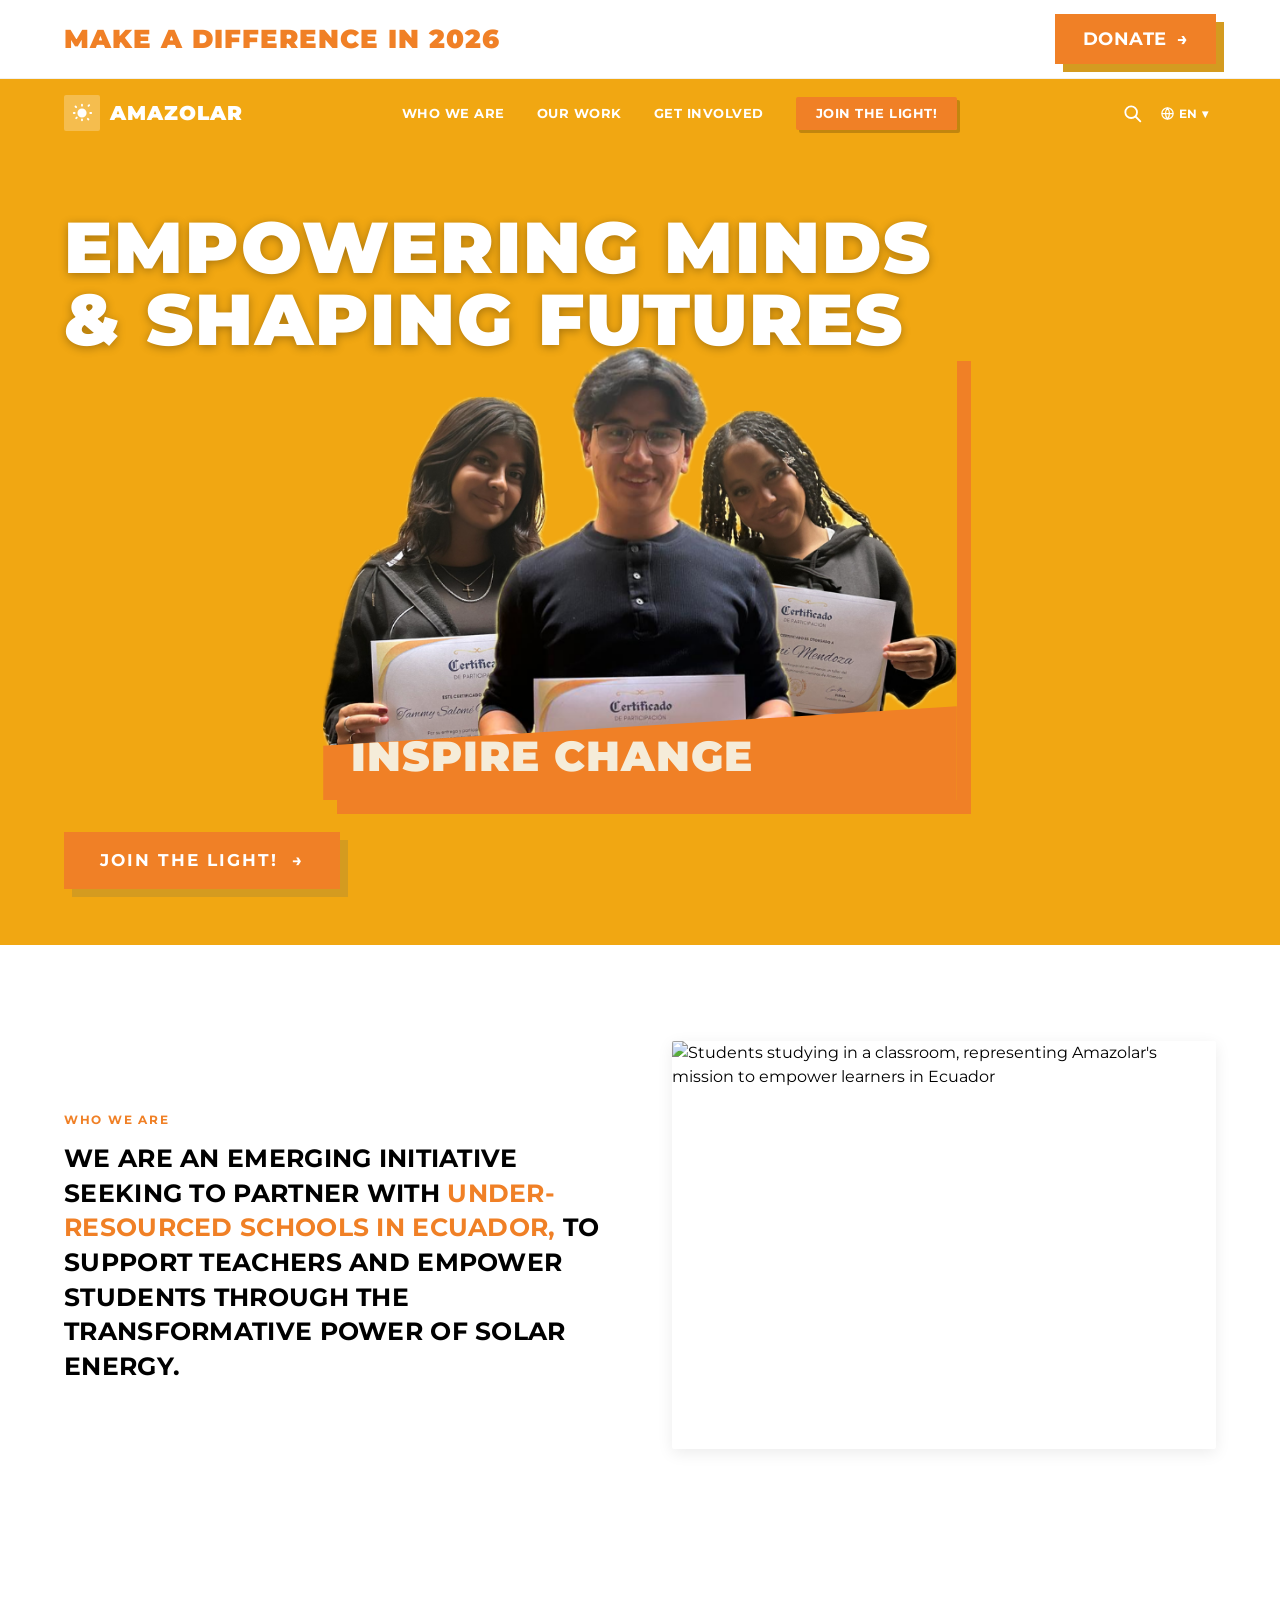
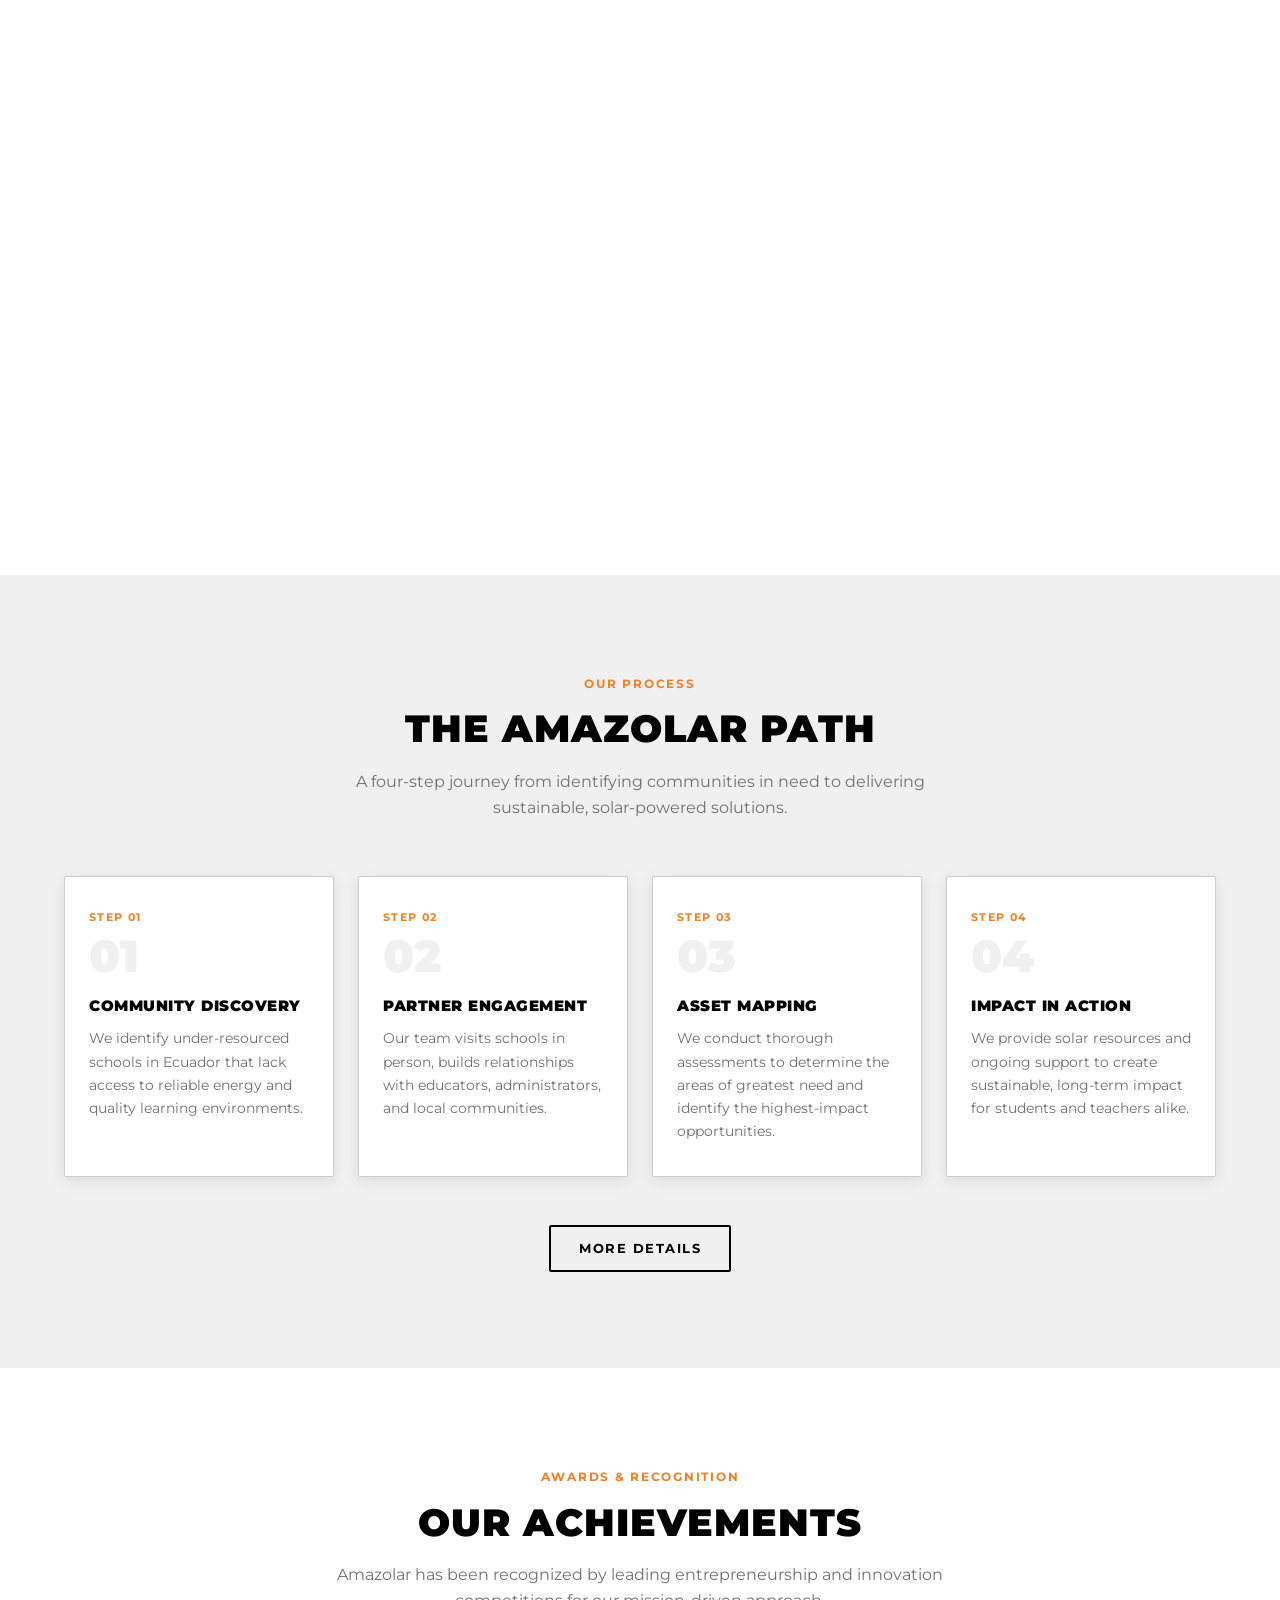
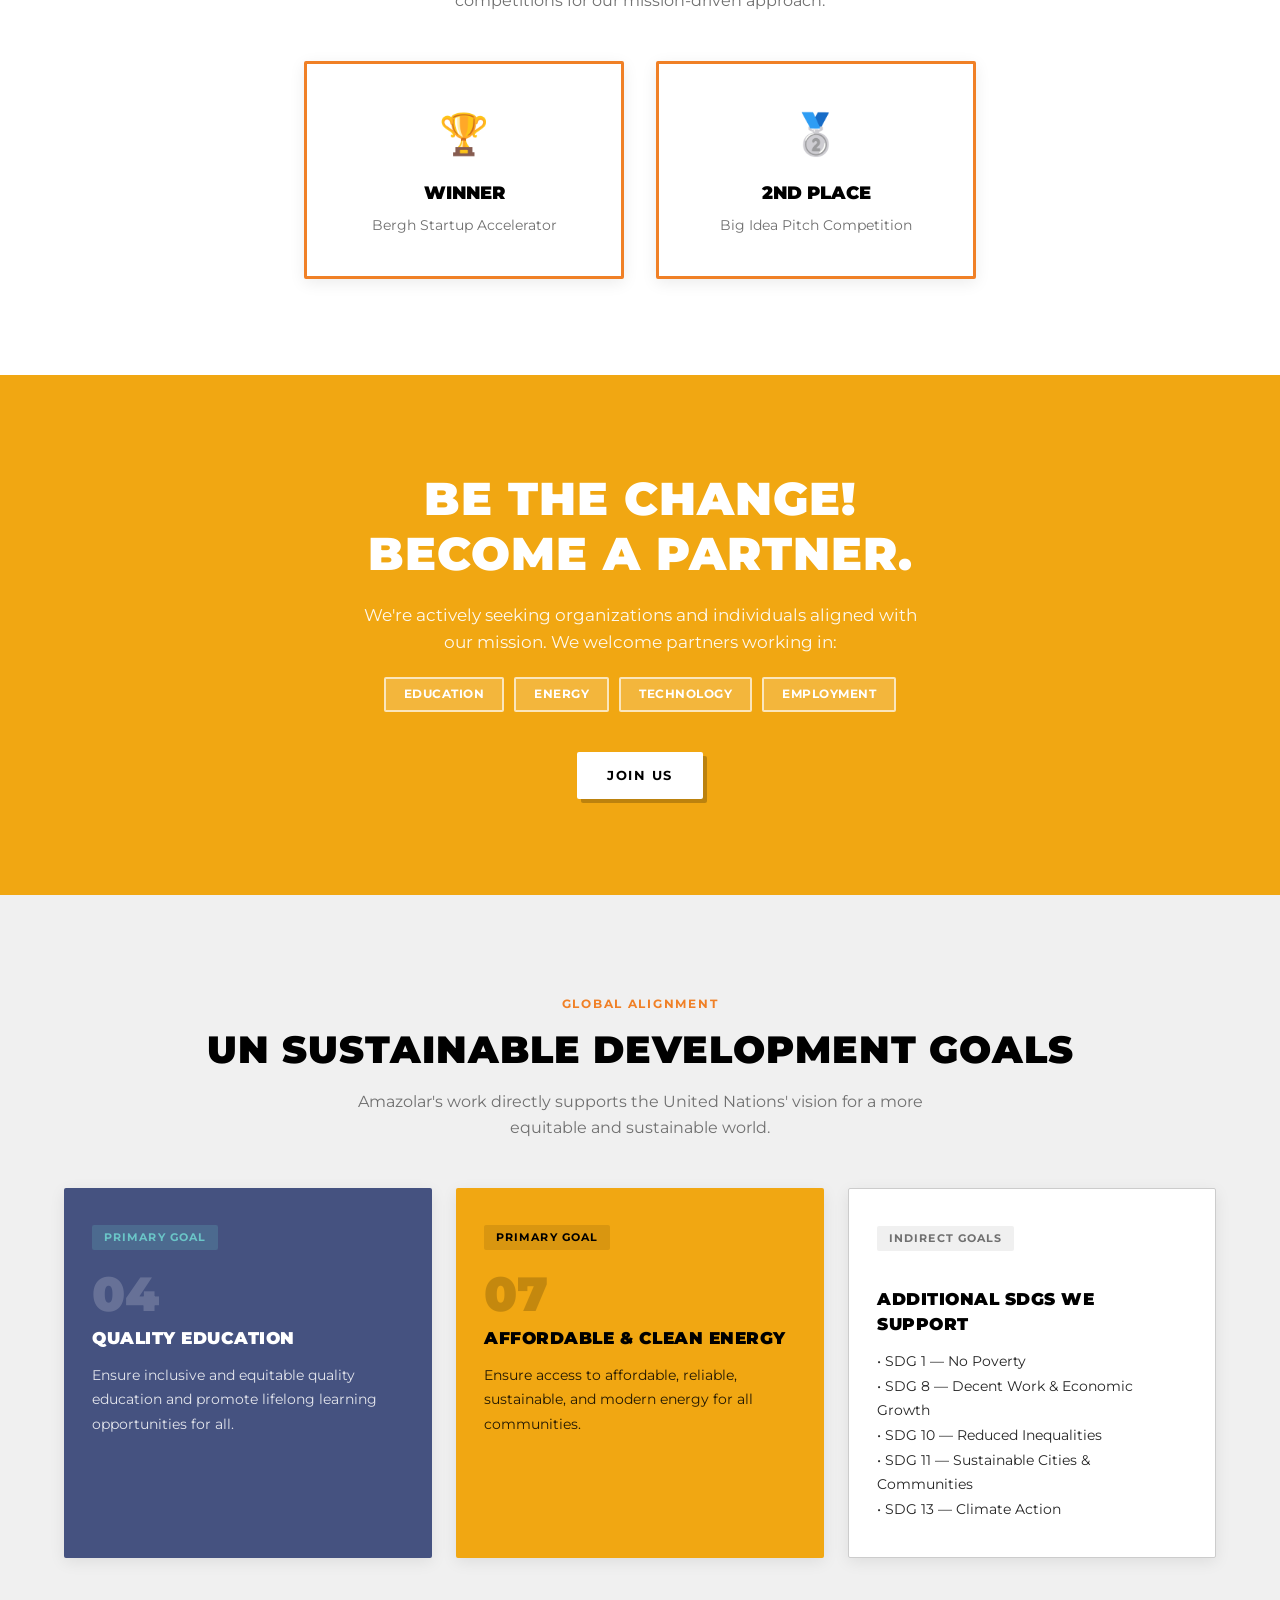
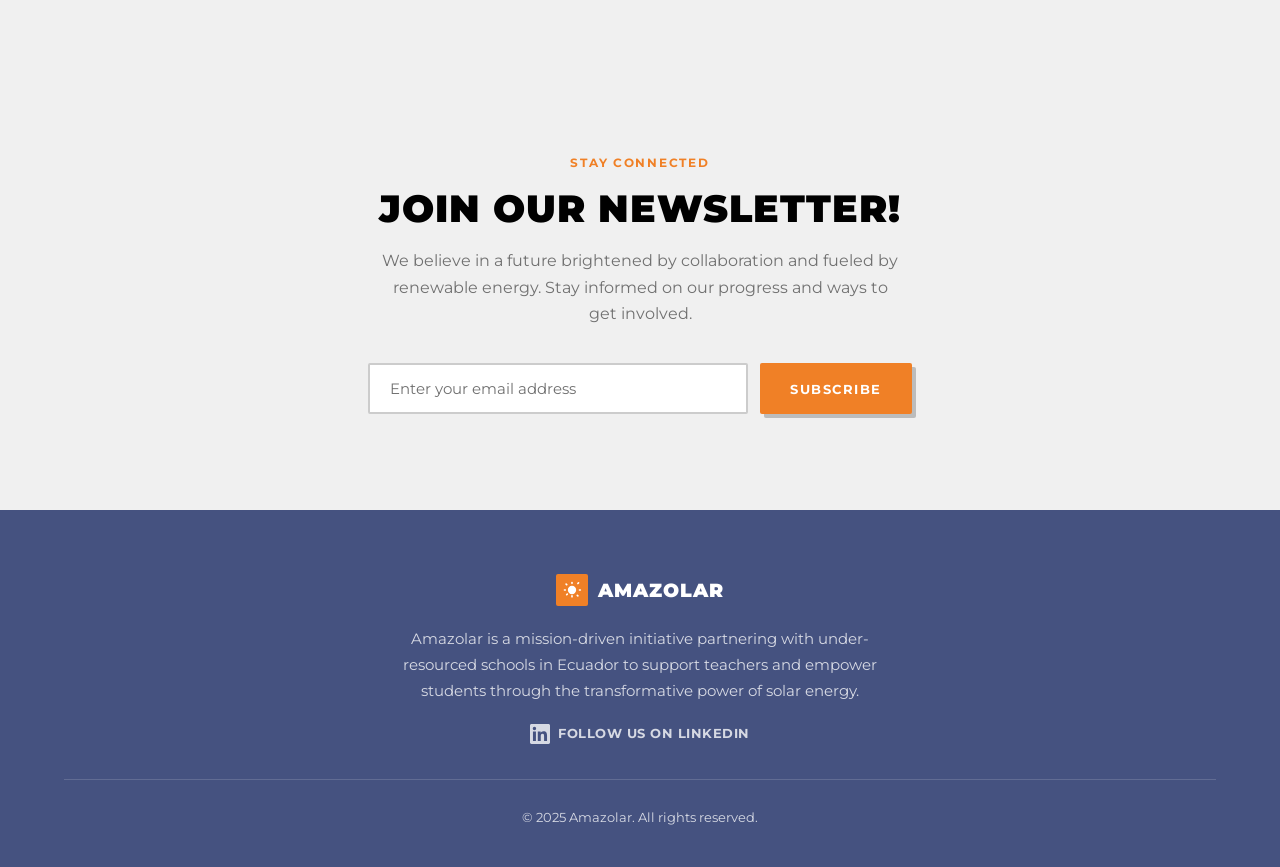
==== index.html @ 94147da0 "Center hero photo, then add angled tagline band over its bottom" ====
<!DOCTYPE html>
<html lang="en">
<head>
  <meta charset="UTF-8" />
  <meta name="viewport" content="width=device-width, initial-scale=1.0" />
  <title>Amazolar – Empowering Ecuador's Schools Through Solar Energy</title>

  <link rel="preconnect" href="https://fonts.googleapis.com">
  <link rel="preconnect" href="https://fonts.gstatic.com" crossorigin>
  <link href="https://fonts.googleapis.com/css2?family=Montserrat:wght@400;700;900&display=swap" rel="stylesheet">

  <style>
    /* ============================================================
       CSS VARIABLES – bold editorial palette
    ============================================================ */
    :root {
      --orange:     #f08026;
      --gold:       #f1a712;
      --navy:       #455280;
      --teal:       #6ac5c7;
      --red:        #d41f00;
      --white:      #ffffff;
      --black:      #000000;
      --gray:       #707070;
      --gray-light: #cccccc;
      --off-white:  #f0f0f0;

      --font:         'Montserrat', sans-serif;
      --font-heading: 'Montserrat', sans-serif;
      --radius:       2px;
      --shadow:       0 4px 16px rgba(0,0,0,0.08);
      --shadow-btn:   4px 4px 0 rgba(0,0,0,0.22);
      --transition:   0.2s ease;
    }

    /* ============================================================
       RESET & BASE
    ============================================================ */
    *, *::before, *::after { box-sizing: border-box; margin: 0; padding: 0; }
    html { scroll-behavior: smooth; font-size: 16px; }
    body { font-family: var(--font); color: var(--black); background: var(--white); line-height: 1.5; }
    img  { display: block; max-width: 100%; border-radius: var(--radius); }
    a    { text-decoration: none; color: inherit; }

    /* ============================================================
       UTILITIES
    ============================================================ */
    .container { width: 90%; max-width: 1160px; margin: 0 auto; }
    .section { padding: 96px 0; }
    .section--gray { background: var(--off-white); }

    .section-label {
      display: inline-block;
      font-size: 0.72rem;
      font-weight: 700;
      letter-spacing: 0.15em;
      text-transform: uppercase;
      color: var(--orange);
      margin-bottom: 12px;
    }

    .section-heading {
      font-family: var(--font-heading);
      font-size: clamp(1.8rem, 4vw, 38px);
      font-weight: 900;
      color: var(--black);
      line-height: 1.25;
      letter-spacing: 1px;
      text-transform: uppercase;
      margin-bottom: 16px;
    }

    .section-sub { font-size: 1rem; color: var(--gray); max-width: 620px; line-height: 1.6; }

    /* ── Buttons ── */
    .btn {
      display: inline-block;
      padding: 12px 28px;
      border-radius: var(--radius);
      font-family: var(--font);
      font-weight: 700;
      font-size: 0.82rem;
      letter-spacing: 1.5px;
      text-transform: uppercase;
      cursor: pointer;
      border: 2px solid transparent;
      transition: background var(--transition), color var(--transition), box-shadow var(--transition);
    }

    .btn-primary {
      background: var(--orange);
      color: var(--white);
      box-shadow: var(--shadow-btn);
    }
    .btn-primary:hover { background: var(--red); box-shadow: 2px 2px 0 rgba(0,0,0,0.22); }

    .btn-hero-cta {
      background: var(--orange);
      color: var(--white);
      font-size: 1rem;
      padding: 18px 44px;
      letter-spacing: 2px;
      box-shadow: 5px 5px 0 rgba(0,0,0,0.28);
    }
    .btn-hero-cta:hover { background: var(--red); box-shadow: 2px 2px 0 rgba(0,0,0,0.28); }

    .btn-outline {
      background: transparent;
      color: var(--black);
      border-color: var(--black);
    }
    .btn-outline:hover { background: var(--black); color: var(--white); }

    .btn-white {
      background: var(--white);
      color: var(--black);
      box-shadow: var(--shadow-btn);
    }
    .btn-white:hover { background: var(--off-white); box-shadow: 2px 2px 0 rgba(0,0,0,0.22); }

    /* ============================================================
       NAVBAR
    ============================================================ */
    .navbar {
      position: sticky; top: 0; z-index: 1000;
      background: var(--gold);
    }
    .navbar__inner { display: flex; align-items: center; justify-content: space-between; height: 68px; }

    .navbar__logo {
      display: flex; align-items: center; gap: 10px;
      font-family: var(--font-heading); font-size: 1.25rem; font-weight: 900;
      color: var(--white); letter-spacing: 1px; text-transform: uppercase;
    }
    .navbar__logo-icon {
      width: 36px; height: 36px; background: rgba(255,255,255,0.25);
      border-radius: var(--radius); display: flex; align-items: center; justify-content: center;
    }
    .navbar__logo-icon svg { width: 22px; height: 22px; fill: var(--white); }

    .navbar__links { display: flex; align-items: center; gap: 32px; list-style: none; }
    .navbar__links a {
      font-size: 0.8rem; font-weight: 700; letter-spacing: 0.5px; text-transform: uppercase;
      color: var(--white); transition: opacity var(--transition);
    }
    .navbar__links a:hover { opacity: 0.72; }
    .navbar__links .nav-cta a {
      background: var(--orange); color: var(--white);
      padding: 9px 20px; border-radius: var(--radius);
      box-shadow: 3px 3px 0 rgba(0,0,0,0.2); opacity: 1;
    }
    .navbar__links .nav-cta a:hover { background: var(--red); box-shadow: none; opacity: 1; }

    /* nav right-side utilities */
    .navbar__utils { display: flex; align-items: center; gap: 4px; }

    /* search */
    .nav-search { display: flex; align-items: center; position: relative; }
    .nav-search__btn {
      background: none; border: none; cursor: pointer; color: var(--white);
      padding: 6px; display: flex; align-items: center; transition: opacity var(--transition);
    }
    .nav-search__btn:hover { opacity: 0.72; }
    .nav-search__btn svg { width: 20px; height: 20px; fill: none; stroke: currentColor; stroke-width: 2.2; stroke-linecap: round; stroke-linejoin: round; }
    .nav-search__input {
      width: 0; overflow: hidden; opacity: 0; border: none; background: transparent;
      color: var(--white); font-family: var(--font); font-size: 0.9rem; padding: 0;
      outline: none; border-bottom: 2px solid rgba(255,255,255,0.6);
      transition: width 0.25s ease, opacity 0.25s ease, padding 0.25s ease;
    }
    .nav-search__input::placeholder { color: rgba(255,255,255,0.7); }
    .nav-search.open .nav-search__input { width: 160px; opacity: 1; padding: 4px 8px; }
    .nav-search__no-results {
      display: none; position: absolute; top: calc(100% + 4px); left: 0;
      background: var(--white); color: var(--red);
      font-size: 0.75rem; font-weight: 700; padding: 4px 10px; white-space: nowrap;
      box-shadow: var(--shadow);
    }
    .nav-search__no-results.visible { display: block; }

    /* language picker */
    .nav-lang { position: relative; }
    .nav-lang__btn {
      background: none; border: none; cursor: pointer; color: var(--white);
      font-family: var(--font); font-size: 0.75rem; font-weight: 700;
      text-transform: uppercase; letter-spacing: 0.5px;
      display: flex; align-items: center; gap: 4px; padding: 6px 8px;
      transition: opacity var(--transition);
    }
    .nav-lang__btn:hover { opacity: 0.72; }
    .nav-lang__btn .globe-icon { width: 15px; height: 15px; fill: none; stroke: currentColor; stroke-width: 2; flex-shrink: 0; }
    .nav-lang__dropdown {
      display: none; position: absolute; top: calc(100% + 4px); right: 0;
      background: var(--white); border: 1px solid var(--gray-light);
      list-style: none; min-width: 72px; box-shadow: var(--shadow); z-index: 200;
    }
    .nav-lang.open .nav-lang__dropdown { display: block; }
    .nav-lang__dropdown li button {
      display: block; width: 100%; text-align: left; background: none; border: none; cursor: pointer;
      font-family: var(--font); font-size: 0.82rem; font-weight: 700;
      text-transform: uppercase; letter-spacing: 0.5px;
      padding: 10px 16px; color: var(--black); transition: background var(--transition);
    }
    .nav-lang__dropdown li button:hover { background: var(--off-white); }

    .navbar__toggle { display: none; flex-direction: column; gap: 5px; background: none; border: none; cursor: pointer; padding: 4px; }
    .navbar__toggle span { display: block; width: 24px; height: 2px; background: var(--white); border-radius: 2px; transition: all var(--transition); }

    /* ============================================================
       HERO
    ============================================================ */
    .hero {
      position: relative; overflow: hidden;
      background: var(--gold); color: var(--white);
      text-align: left; padding-top: 64px;
    }
    .hero .container { position: relative; z-index: 2; }

    .hero__headline {
      font-family: var(--font-heading);
      font-size: clamp(2.2rem, 6vw, 4.5rem);
      font-weight: 900;
      line-height: 1;
      letter-spacing: 2px;
      text-transform: uppercase;
      color: var(--white);
      text-shadow: 0 2px 10px rgba(0,0,0,0.3);
      position: relative; z-index: 3;
      margin-bottom: 16px; padding-bottom: 0;
    }

    .hero__cta {
      display: inline-flex;
      align-items: center;
      gap: 12px;
      background: var(--orange);
      color: var(--white);
      font-family: var(--font);
      font-weight: 700;
      text-transform: uppercase;
      letter-spacing: 2px;
      font-size: 1.05rem;
      padding: 16px 36px;
      text-decoration: none;
      border-radius: 0;
      box-shadow: 8px 8px 0 0 #d49b20;
      transition: transform 0.15s ease, box-shadow 0.15s ease;
    }
    .hero__cta:hover {
      transform: translate(2px, 2px);
      box-shadow: 4px 4px 0 0 #d49b20;
    }

    .hero__cta-row {
      padding: 32px 0 56px;
      position: relative; z-index: 3;
    }

    .hero__slides {
      position: relative;
      width: 55%;
      margin: -1.5em auto 0;
      aspect-ratio: 7 / 5;
      overflow: hidden;
      border-radius: 0;
      box-shadow: 14px 14px 0 0 var(--orange);
      display: block;
      z-index: 2;
    }

    .hero__slides img {
      position: absolute;
      inset: 0;
      width: 100%;
      height: 100%;
      object-fit: cover;
      object-position: center top;
      border-radius: 0 !important;
      opacity: 0;
      transition: opacity 0.8s ease;
    }

    .hero__slides img.active { opacity: 1; }

    .photo-band {
      position: absolute;
      left: 0; right: 0; bottom: 0;
      background: #f08026;
      clip-path: polygon(0 42%, 100% 0%, 100% 100%, 0% 100%);
      padding: 30px 28px 22px;
      display: flex;
      align-items: flex-end;
      z-index: 3;
    }
    .photo-band span {
      font-family: 'Montserrat', sans-serif;
      font-weight: 900;
      text-transform: uppercase;
      letter-spacing: 1px;
      line-height: 1;
      font-size: clamp(1.3rem, 4vw, 2.6rem);
      color: #f5ecd9;
    }

    @media (max-width: 700px) {
      .hero { padding-top: 48px; }
      .hero__slides { width: 90%; margin-top: 0; box-shadow: 8px 8px 0 0 var(--orange); }
      .hero__cta-row { padding: 24px 0 40px; }
    }

    /* ============================================================
       VIDEO BAND
    ============================================================ */
    .video-band { width: 100%; overflow: hidden; line-height: 0; }
    .video-band video {
      width: 100%; height: 70vh; max-height: 70vh;
      object-fit: cover; display: block;
    }

    /* ============================================================
       WHAT IS AMAZOLAR?
    ============================================================ */
    .about-grid { display: grid; grid-template-columns: 1fr 1fr; gap: 64px; align-items: center; }
    .about__quote {
      font-family: var(--font-heading);
      font-size: clamp(1.2rem, 2.2vw, 1.55rem);
      font-weight: 700;
      color: var(--black);
      line-height: 1.4;
      letter-spacing: 0.3px;
      text-transform: uppercase;
    }
    .about__quote span { color: var(--orange); }
    .about__img { width: 100%; aspect-ratio: 4/3; object-fit: cover; border-radius: var(--radius); box-shadow: var(--shadow); }

    /* ============================================================
       THE AMAZOLAR PATH
    ============================================================ */
    .path { text-align: center; }
    .path__header { margin-bottom: 56px; }
    .path__header .section-sub { margin: 0 auto; }
    .path__cards { display: grid; grid-template-columns: repeat(4, 1fr); gap: 24px; margin-bottom: 48px; }

    .path-card {
      background: var(--white); border: 1px solid var(--gray-light);
      border-radius: var(--radius); padding: 32px 24px; text-align: left;
      box-shadow: var(--shadow); transition: transform var(--transition), box-shadow var(--transition);
    }
    .path-card:hover { transform: translateY(-4px); box-shadow: 0 8px 28px rgba(0,0,0,0.1); }
    .path-card__step { font-size: 0.7rem; font-weight: 700; letter-spacing: 0.12em; text-transform: uppercase; color: var(--orange); margin-bottom: 8px; }
    .path-card__num {
      font-size: 2.8rem; font-weight: 900; font-family: var(--font-heading);
      color: var(--off-white); line-height: 1; margin-bottom: 16px;
    }
    .path-card__title { font-size: 0.95rem; font-weight: 900; color: var(--black); margin-bottom: 10px; text-transform: uppercase; letter-spacing: 0.5px; }
    .path-card__desc { font-size: 0.88rem; color: var(--gray); line-height: 1.65; }

    /* ============================================================
       RECOGNITIONS
    ============================================================ */
    .recognitions { text-align: center; }
    .recognitions__cards { display: flex; justify-content: center; gap: 32px; margin-top: 48px; flex-wrap: wrap; }
    .award-card {
      background: var(--white); border: 3px solid var(--orange);
      border-radius: var(--radius); padding: 40px 48px; max-width: 320px; width: 100%;
      box-shadow: var(--shadow); transition: transform var(--transition), box-shadow var(--transition);
    }
    .award-card:hover { transform: translateY(-4px); box-shadow: 6px 6px 0 var(--orange); }
    .award-card__icon { font-size: 2.5rem; margin-bottom: 16px; }
    .award-card__title { font-size: 1.1rem; font-weight: 900; color: var(--black); margin-bottom: 8px; text-transform: uppercase; }
    .award-card__sub { font-size: 0.9rem; color: var(--gray); }

    /* ============================================================
       BECOME A PARTNER – gold banner
    ============================================================ */
    .partner-banner {
      background: var(--gold); color: var(--white);
      padding: 96px 0; text-align: center;
    }
    .partner-banner__heading {
      font-family: var(--font-heading);
      font-size: clamp(2rem, 4.5vw, 46px);
      font-weight: 900; letter-spacing: 1px;
      text-transform: uppercase; line-height: 1.2;
      margin-bottom: 20px; color: var(--white);
    }
    .partner-banner__sub { font-size: 1.05rem; color: rgba(255,255,255,0.92); max-width: 580px; margin: 0 auto 20px; line-height: 1.65; }
    .partner-banner__tags { display: flex; justify-content: center; flex-wrap: wrap; gap: 10px; margin-bottom: 40px; }
    .tag {
      background: rgba(255,255,255,0.18); border: 2px solid rgba(255,255,255,0.65);
      color: var(--white); font-size: 0.78rem; font-weight: 700;
      padding: 6px 18px; border-radius: var(--radius); text-transform: uppercase; letter-spacing: 0.5px;
    }

    /* ============================================================
       UN SUSTAINABLE DEVELOPMENT GOALS
    ============================================================ */
    .sdg { text-align: center; }
    .sdg__header { margin-bottom: 48px; }
    .sdg__header .section-sub { margin: 0 auto; }
    .sdg__cards { display: grid; grid-template-columns: repeat(3, 1fr); gap: 24px; }

    .sdg-card { border-radius: var(--radius); padding: 36px 28px; text-align: left; box-shadow: var(--shadow); }
    .sdg-card--primary   { background: var(--navy); color: var(--white); }
    .sdg-card--secondary { background: var(--gold); color: var(--black); }
    .sdg-card--indirect  { background: var(--white); color: var(--black); border: 1px solid var(--gray-light); }

    .sdg-card__badge { display: inline-block; font-size: 0.68rem; font-weight: 700; letter-spacing: 0.1em; text-transform: uppercase; padding: 4px 12px; border-radius: var(--radius); margin-bottom: 20px; }
    .sdg-card--primary   .sdg-card__badge { background: rgba(106,197,199,0.2); color: var(--teal); }
    .sdg-card--secondary .sdg-card__badge { background: rgba(0,0,0,0.1); color: var(--black); }
    .sdg-card--indirect  .sdg-card__badge { background: var(--off-white); color: var(--gray); }

    .sdg-card__num { font-size: 3rem; font-weight: 900; font-family: var(--font-heading); line-height: 1; margin-bottom: 8px; opacity: 0.18; }
    .sdg-card__title { font-family: var(--font-heading); font-size: 1.05rem; font-weight: 900; margin-bottom: 12px; text-transform: uppercase; letter-spacing: 0.5px; }
    .sdg-card__desc { font-size: 0.88rem; opacity: 0.85; line-height: 1.75; }

    /* ============================================================
       NEWSLETTER
    ============================================================ */
    .newsletter { text-align: center; background: var(--off-white); }
    .newsletter__tagline { font-size: 1rem; color: var(--gray); max-width: 520px; margin: 0 auto 36px; line-height: 1.65; }
    .newsletter__form { display: flex; justify-content: center; gap: 12px; flex-wrap: wrap; }
    .newsletter__input {
      flex: 1; min-width: 240px; max-width: 380px;
      padding: 14px 20px; border: 2px solid var(--gray-light);
      border-radius: var(--radius); font-size: 0.95rem; font-family: var(--font);
      color: var(--black); background: var(--white); outline: none;
      transition: border-color var(--transition);
    }
    .newsletter__input:focus { border-color: var(--orange); }
    .newsletter__input::placeholder { color: var(--gray); }

    /* ============================================================
       FOOTER
    ============================================================ */
    .footer { background: var(--navy); color: rgba(255,255,255,0.78); padding: 64px 0 40px; }
    .footer__inner { display: flex; flex-direction: column; align-items: center; text-align: center; gap: 20px; }
    .footer__logo {
      display: flex; align-items: center; gap: 10px;
      font-family: var(--font-heading); font-size: 1.2rem; font-weight: 900;
      color: var(--white); letter-spacing: 1px; text-transform: uppercase;
    }
    .footer__logo-icon { width: 32px; height: 32px; background: var(--orange); border-radius: var(--radius); display: flex; align-items: center; justify-content: center; }
    .footer__logo-icon svg { width: 20px; height: 20px; fill: var(--white); }
    .footer__mission { max-width: 520px; font-size: 0.95rem; line-height: 1.7; }
    .footer__social a {
      display: inline-flex; align-items: center; gap: 8px;
      color: rgba(255,255,255,0.78); font-size: 0.82rem; font-weight: 700;
      letter-spacing: 0.5px; text-transform: uppercase; transition: color var(--transition);
    }
    .footer__social a:hover { color: var(--white); }
    .footer__social svg { width: 20px; height: 20px; fill: currentColor; }
    .footer__divider { width: 100%; height: 1px; background: rgba(255,255,255,0.15); margin: 8px 0; }
    .footer__copy { font-size: 0.8rem; }

    /* ============================================================
       TOP ACTION BAR
    ============================================================ */
    .action-bar {
      background: #ffffff;
      border-bottom: 1px solid #f0f0f0;
    }
    .action-bar__inner {
      display: flex;
      align-items: center;
      justify-content: space-between;
      gap: 24px;
      padding: 14px 0;
    }
    .action-bar__msg {
      font-family: 'Montserrat', sans-serif;
      font-weight: 900;
      text-transform: uppercase;
      letter-spacing: 1px;
      color: #f08026;
      font-size: clamp(1rem, 2.2vw, 1.6rem);
      margin: 0;
      line-height: 1;
    }
    .action-bar__donate {
      position: relative;
      display: inline-flex;
      align-items: center;
      gap: 10px;
      background: #f08026;
      color: #ffffff;
      font-family: 'Montserrat', sans-serif;
      font-weight: 700;
      text-transform: uppercase;
      letter-spacing: 0.5px;
      font-size: clamp(0.9rem, 1.5vw, 1.1rem);
      padding: 12px 28px;
      text-decoration: none;
      box-shadow: 8px 8px 0 0 #d49b20;
      transition: transform 0.15s ease, box-shadow 0.15s ease;
      white-space: nowrap;
    }
    .action-bar__donate:hover {
      transform: translate(2px, 2px);
      box-shadow: 4px 4px 0 0 #d49b20;
    }

    @media (max-width: 600px) {
      .action-bar__inner {
        flex-wrap: wrap;
        padding: 10px 0;
        gap: 12px;
      }
      .action-bar__msg { font-size: 0.95rem; }
      .action-bar__donate { font-size: 0.85rem; padding: 10px 20px; }
    }

    /* ============================================================
       RESPONSIVE
    ============================================================ */
    @media (max-width: 900px) {
      .path__cards { grid-template-columns: repeat(2, 1fr); }
      .sdg__cards { grid-template-columns: 1fr 1fr; }
      .about-grid { grid-template-columns: 1fr; gap: 40px; }
    }

    @media (max-width: 640px) {
      .section { padding: 64px 0; }
      .navbar__links { display: none; flex-direction: column; gap: 0; }
      .navbar__links.open {
        display: flex; position: absolute; top: 68px; left: 0; width: 100%;
        background: var(--gold); border-bottom: 2px solid rgba(0,0,0,0.12); padding: 16px 0;
      }
      .navbar__links.open li { width: 100%; }
      .navbar__links.open li a { display: block; padding: 12px 24px; font-size: 0.9rem; color: var(--white); opacity: 1; }
      .navbar__links.open .nav-cta a { margin: 8px 24px; display: block; text-align: center; }
      .navbar__toggle { display: flex; }
      .navbar { position: relative; }
      .path__cards { grid-template-columns: 1fr; }
      .sdg__cards { grid-template-columns: 1fr; }
      .recognitions__cards { flex-direction: column; align-items: center; }
      /* hero responsive handled in dedicated block above */
    }
  </style>
</head>
<body>

  <!-- TOP ACTION BAR -->
  <div class="action-bar">
    <div class="container action-bar__inner">
      <p class="action-bar__msg">Make a difference in 2026</p>
      <a href="/join" class="action-bar__donate">Donate <span aria-hidden="true">→</span></a>
    </div>
  </div>

  <!-- NAVBAR -->
  <nav class="navbar" role="navigation" aria-label="Main navigation">
    <div class="container navbar__inner">
      <a class="navbar__logo" href="#home" aria-label="Amazolar home">
        <div class="navbar__logo-icon" aria-hidden="true">
          <svg viewBox="0 0 24 24" xmlns="http://www.w3.org/2000/svg" aria-hidden="true">
            <path d="M12 2a1 1 0 0 1 1 1v1a1 1 0 0 1-2 0V3a1 1 0 0 1 1-1zm0 16a1 1 0 0 1 1 1v1a1 1 0 0 1-2 0v-1a1 1 0 0 1 1-1zM4.22 4.22a1 1 0 0 1 1.42 0l.7.7a1 1 0 0 1-1.41 1.42l-.71-.71a1 1 0 0 1 0-1.41zm13.44 13.44a1 1 0 0 1 1.41 0l.71.71a1 1 0 0 1-1.41 1.41l-.71-.71a1 1 0 0 1 0-1.41zM2 12a1 1 0 0 1 1-1h1a1 1 0 0 1 0 2H3a1 1 0 0 1-1-1zm18 0a1 1 0 0 1 1-1h1a1 1 0 0 1 0 2h-1a1 1 0 0 1-1-1zM4.92 18.36a1 1 0 0 1 0-1.41l.7-.71a1 1 0 1 1 1.42 1.41l-.71.71a1 1 0 0 1-1.41 0zm13.44-13.44a1 1 0 0 1 0-1.41l.71-.71a1 1 0 1 1 1.41 1.41l-.71.71a1 1 0 0 1-1.41 0zM12 7a5 5 0 1 1 0 10A5 5 0 0 1 12 7z"/>
          </svg>
        </div>
        Amazolar
      </a>

      <ul class="navbar__links" id="navLinks">
        <li><a href="#about">Who We Are</a></li>
        <li><a href="#recognitions">Our Work</a></li>
        <li><a href="#partner">Get Involved</a></li>
        <li class="nav-cta"><a href="/join">Join the Light!</a></li>
      </ul>

      <div class="navbar__utils">
        <!-- Search -->
        <div class="nav-search" id="navSearch">
          <button class="nav-search__btn" id="navSearchBtn" aria-label="Search" aria-expanded="false">
            <svg viewBox="0 0 24 24" aria-hidden="true">
              <circle cx="11" cy="11" r="7"/><line x1="16.5" y1="16.5" x2="22" y2="22"/>
            </svg>
          </button>
          <input class="nav-search__input" id="navSearchInput" type="text" placeholder="Search…" aria-label="Search site" />
          <span class="nav-search__no-results" id="navSearchNoResults" aria-live="polite"></span>
        </div>

        <!-- Language -->
        <div class="nav-lang" id="navLang">
          <button class="nav-lang__btn" id="navLangBtn" aria-haspopup="listbox" aria-expanded="false" aria-label="Language selector">
            <svg class="globe-icon" viewBox="0 0 24 24" aria-hidden="true">
              <circle cx="12" cy="12" r="9"/>
              <path d="M12 3a14.5 14.5 0 0 1 0 18M12 3a14.5 14.5 0 0 0 0 18M3 12h18"/>
            </svg>
            EN <span aria-hidden="true">▾</span>
          </button>
          <ul class="nav-lang__dropdown" id="navLangDropdown" role="listbox" aria-label="Language">
            <li><button role="option" aria-selected="true">EN</button></li>
            <li><button role="option" data-lang="es">ES</button></li>
          </ul>
        </div>

        <!-- Hamburger -->
        <button class="navbar__toggle" id="navToggle" aria-expanded="false" aria-controls="navLinks" aria-label="Toggle navigation">
          <span></span><span></span><span></span>
        </button>
      </div>
    </div>
  </nav>

  <!-- 1. HERO -->
  <section class="hero" id="home" aria-labelledby="hero-heading">
    <div class="container">
      <h1 class="hero__headline" id="hero-heading">Empowering Minds<br>&amp; Shaping Futures</h1>
      <div class="hero__slides" id="heroSlides">
        <img src="students.png"  class="active" alt="Amazolar students proudly holding participation certificates" loading="eager" />
        <img src="students2.jpg" alt="Students gathered at an Amazolar program event in Ecuador" loading="eager" />
        <img src="students3.jpg" alt="Young learners engaged in an Amazolar workshop activity" loading="eager" />
        <img src="students4.jpg" alt="Amazolar participants celebrating their achievements together" loading="eager" />
        <div class="photo-band"><span>INSPIRE CHANGE</span></div>
      </div>
      <div class="hero__cta-row">
        <a href="/join" class="hero__cta">Join the Light! &nbsp;→</a>
      </div>
    </div>
  </section>

  <!-- 2. WHAT IS AMAZOLAR? -->
  <section class="section" id="about" aria-labelledby="about-heading">
    <div class="container">
      <div class="about-grid">
        <div>
          <span class="section-label">Who We Are</span>
          <p class="about__quote" id="about-heading">
            We are an emerging initiative seeking to partner with
            <span>under-resourced schools in Ecuador,</span> to support teachers
            and empower students through the transformative power of solar energy.
          </p>
        </div>
        <div>
          <img
            class="about__img"
            src="https://images.unsplash.com/photo-1503676260728-1c00da094a0b?auto=format&fit=crop&w=800&q=80"
            alt="Students studying in a classroom, representing Amazolar's mission to empower learners in Ecuador"
          />
        </div>
      </div>
    </div>
  </section>

  <!-- VIDEO BAND -->
  <section class="video-band" aria-label="Amazolar in Ecuador">
    <video src="Ecuador_Video.mp4" autoplay muted loop playsinline preload="auto" aria-hidden="true"></video>
  </section>

  <!-- 3. THE AMAZOLAR PATH -->
  <section class="section section--gray path" id="path" aria-labelledby="path-heading">
    <div class="container">
      <div class="path__header">
        <span class="section-label">Our Process</span>
        <h2 class="section-heading" id="path-heading">The Amazolar Path</h2>
        <p class="section-sub">A four-step journey from identifying communities in need to delivering sustainable, solar-powered solutions.</p>
      </div>
      <div class="path__cards">
        <div class="path-card">
          <div class="path-card__step">Step 01</div>
          <div class="path-card__num">01</div>
          <div class="path-card__title">Community Discovery</div>
          <p class="path-card__desc">We identify under-resourced schools in Ecuador that lack access to reliable energy and quality learning environments.</p>
        </div>
        <div class="path-card">
          <div class="path-card__step">Step 02</div>
          <div class="path-card__num">02</div>
          <div class="path-card__title">Partner Engagement</div>
          <p class="path-card__desc">Our team visits schools in person, builds relationships with educators, administrators, and local communities.</p>
        </div>
        <div class="path-card">
          <div class="path-card__step">Step 03</div>
          <div class="path-card__num">03</div>
          <div class="path-card__title">Asset Mapping</div>
          <p class="path-card__desc">We conduct thorough assessments to determine the areas of greatest need and identify the highest-impact opportunities.</p>
        </div>
        <div class="path-card">
          <div class="path-card__step">Step 04</div>
          <div class="path-card__num">04</div>
          <div class="path-card__title">Impact in Action</div>
          <p class="path-card__desc">We provide solar resources and ongoing support to create sustainable, long-term impact for students and teachers alike.</p>
        </div>
      </div>
      <div style="text-align:center;">
        <a href="#about" class="btn btn-outline">More Details</a>
      </div>
    </div>
  </section>

  <!-- 4. RECOGNITIONS -->
  <section class="section recognitions" id="recognitions" aria-labelledby="recognitions-heading">
    <div class="container">
      <span class="section-label">Awards &amp; Recognition</span>
      <h2 class="section-heading" id="recognitions-heading">Our Achievements</h2>
      <p class="section-sub" style="margin:0 auto;">Amazolar has been recognized by leading entrepreneurship and innovation competitions for our mission-driven approach.</p>
      <div class="recognitions__cards">
        <div class="award-card">
          <div class="award-card__icon">🏆</div>
          <div class="award-card__title">Winner</div>
          <div class="award-card__sub">Bergh Startup Accelerator</div>
        </div>
        <div class="award-card">
          <div class="award-card__icon">🥈</div>
          <div class="award-card__title">2nd Place</div>
          <div class="award-card__sub">Big Idea Pitch Competition</div>
        </div>
      </div>
    </div>
  </section>

  <!-- 5. BECOME A PARTNER -->
  <section class="partner-banner" id="partner" aria-labelledby="partner-heading">
    <div class="container">
      <h2 class="partner-banner__heading" id="partner-heading">
        Be the Change!<br />Become a Partner.
      </h2>
      <p class="partner-banner__sub">We're actively seeking organizations and individuals aligned with our mission. We welcome partners working in:</p>
      <div class="partner-banner__tags">
        <span class="tag">Education</span>
        <span class="tag">Energy</span>
        <span class="tag">Technology</span>
        <span class="tag">Employment</span>
      </div>
      <a href="mailto:contact@amazolar.org" class="btn btn-white">Join Us</a>
    </div>
  </section>

  <!-- 6. UN SUSTAINABLE DEVELOPMENT GOALS -->
  <section class="section section--gray sdg" id="sdg" aria-labelledby="sdg-heading">
    <div class="container">
      <div class="sdg__header">
        <span class="section-label">Global Alignment</span>
        <h2 class="section-heading" id="sdg-heading">UN Sustainable Development Goals</h2>
        <p class="section-sub">Amazolar's work directly supports the United Nations' vision for a more equitable and sustainable world.</p>
      </div>
      <div class="sdg__cards">
        <div class="sdg-card sdg-card--primary">
          <span class="sdg-card__badge">Primary Goal</span>
          <div class="sdg-card__num">04</div>
          <div class="sdg-card__title">Quality Education</div>
          <p class="sdg-card__desc">Ensure inclusive and equitable quality education and promote lifelong learning opportunities for all.</p>
        </div>
        <div class="sdg-card sdg-card--secondary">
          <span class="sdg-card__badge">Primary Goal</span>
          <div class="sdg-card__num">07</div>
          <div class="sdg-card__title">Affordable &amp; Clean Energy</div>
          <p class="sdg-card__desc">Ensure access to affordable, reliable, sustainable, and modern energy for all communities.</p>
        </div>
        <div class="sdg-card sdg-card--indirect">
          <span class="sdg-card__badge">Indirect Goals</span>
          <div class="sdg-card__title" style="margin-top:16px;">Additional SDGs We Support</div>
          <p class="sdg-card__desc">
            &bull; SDG 1 — No Poverty<br />
            &bull; SDG 8 — Decent Work &amp; Economic Growth<br />
            &bull; SDG 10 — Reduced Inequalities<br />
            &bull; SDG 11 — Sustainable Cities &amp; Communities<br />
            &bull; SDG 13 — Climate Action
          </p>
        </div>
      </div>
    </div>
  </section>

  <!-- 7. NEWSLETTER SIGNUP -->
  <section class="section newsletter" id="newsletter" aria-labelledby="newsletter-heading">
    <div class="container">
      <span class="section-label">Stay Connected</span>
      <h2 class="section-heading" id="newsletter-heading">Join Our Newsletter!</h2>
      <p class="newsletter__tagline">We believe in a future brightened by collaboration and fueled by renewable energy. Stay informed on our progress and ways to get involved.</p>
      <form class="newsletter__form" onsubmit="handleSubscribe(event)" novalidate>
        <label for="email-input" class="sr-only">Email address</label>
        <input class="newsletter__input" type="email" id="email-input" name="email" placeholder="Enter your email address" required aria-required="true" />
        <button type="submit" class="btn btn-primary">Subscribe</button>
      </form>
    </div>
  </section>

  <!-- 8. FOOTER -->
  <footer class="footer" role="contentinfo">
    <div class="container footer__inner">
      <div class="footer__logo">
        <div class="footer__logo-icon" aria-hidden="true">
          <svg viewBox="0 0 24 24" xmlns="http://www.w3.org/2000/svg" aria-hidden="true">
            <path d="M12 2a1 1 0 0 1 1 1v1a1 1 0 0 1-2 0V3a1 1 0 0 1 1-1zm0 16a1 1 0 0 1 1 1v1a1 1 0 0 1-2 0v-1a1 1 0 0 1 1-1zM4.22 4.22a1 1 0 0 1 1.42 0l.7.7a1 1 0 0 1-1.41 1.42l-.71-.71a1 1 0 0 1 0-1.41zm13.44 13.44a1 1 0 0 1 1.41 0l.71.71a1 1 0 0 1-1.41 1.41l-.71-.71a1 1 0 0 1 0-1.41zM2 12a1 1 0 0 1 1-1h1a1 1 0 0 1 0 2H3a1 1 0 0 1-1-1zm18 0a1 1 0 0 1 1-1h1a1 1 0 0 1 0 2h-1a1 1 0 0 1-1-1zM4.92 18.36a1 1 0 0 1 0-1.41l.7-.71a1 1 0 1 1 1.42 1.41l-.71.71a1 1 0 0 1-1.41 0zm13.44-13.44a1 1 0 0 1 0-1.41l.71-.71a1 1 0 1 1 1.41 1.41l-.71.71a1 1 0 0 1-1.41 0zM12 7a5 5 0 1 1 0 10A5 5 0 0 1 12 7z"/>
          </svg>
        </div>
        Amazolar
      </div>
      <p class="footer__mission">Amazolar is a mission-driven initiative partnering with under-resourced schools in Ecuador to support teachers and empower students through the transformative power of solar energy.</p>
      <div class="footer__social">
        <a href="https://www.linkedin.com/company/amazolar" target="_blank" rel="noopener noreferrer" aria-label="Amazolar on LinkedIn">
          <svg viewBox="0 0 24 24" xmlns="http://www.w3.org/2000/svg" aria-hidden="true">
            <path d="M20.447 20.452h-3.554v-5.569c0-1.328-.027-3.037-1.852-3.037-1.853 0-2.136 1.445-2.136 2.939v5.667H9.351V9h3.414v1.561h.046c.477-.9 1.637-1.85 3.37-1.85 3.601 0 4.267 2.37 4.267 5.455v6.286zM5.337 7.433a2.062 2.062 0 0 1-2.063-2.065 2.064 2.064 0 1 1 2.063 2.065zm1.782 13.019H3.555V9h3.564v11.452zM22.225 0H1.771C.792 0 0 .774 0 1.729v20.542C0 23.227.792 24 1.771 24h20.451C23.2 24 24 23.227 24 22.271V1.729C24 .774 23.2 0 22.222 0h.003z"/>
          </svg>
          Follow us on LinkedIn
        </a>
      </div>
      <div class="footer__divider"></div>
      <p class="footer__copy">&copy; 2025 Amazolar. All rights reserved.</p>
    </div>
  </footer>

  <style>.sr-only { position:absolute; width:1px; height:1px; padding:0; margin:-1px; overflow:hidden; clip:rect(0,0,0,0); white-space:nowrap; border:0; }</style>

  <script>
    // ── Nav toggle (hamburger) ──
    const toggle   = document.getElementById('navToggle');
    const navLinks = document.getElementById('navLinks');
    toggle.addEventListener('click', () => {
      const isOpen = navLinks.classList.toggle('open');
      toggle.setAttribute('aria-expanded', isOpen);
    });
    navLinks.querySelectorAll('a').forEach(link => {
      link.addEventListener('click', () => {
        navLinks.classList.remove('open');
        toggle.setAttribute('aria-expanded', false);
      });
    });

    // ── Search ──
    const navSearch          = document.getElementById('navSearch');
    const navSearchBtn       = document.getElementById('navSearchBtn');
    const navSearchInput     = document.getElementById('navSearchInput');
    const navSearchNoResults = document.getElementById('navSearchNoResults');

    navSearchBtn.addEventListener('click', () => {
      const isOpen = navSearch.classList.toggle('open');
      navSearchBtn.setAttribute('aria-expanded', isOpen);
      if (isOpen) { navSearchInput.focus(); }
      else { navSearchInput.value = ''; navSearchNoResults.classList.remove('visible'); }
    });

    navSearchInput.addEventListener('keydown', (e) => {
      if (e.key === 'Escape') {
        navSearch.classList.remove('open');
        navSearchBtn.setAttribute('aria-expanded', 'false');
        navSearchInput.value = '';
        navSearchNoResults.classList.remove('visible');
        return;
      }
      if (e.key !== 'Enter') return;
      const query = navSearchInput.value.trim().toLowerCase();
      if (!query) return;
      const candidates = document.querySelectorAll('h1, h2, h3, p, li, .path-card__title, .award-card__title');
      let found = null;
      for (const el of candidates) {
        if (el.textContent.toLowerCase().includes(query)) { found = el; break; }
      }
      if (found) {
        found.scrollIntoView({ behavior: 'smooth', block: 'center' });
        navSearch.classList.remove('open');
        navSearchBtn.setAttribute('aria-expanded', 'false');
        navSearchInput.value = '';
      } else {
        navSearchNoResults.textContent = 'No results';
        navSearchNoResults.classList.add('visible');
        setTimeout(() => navSearchNoResults.classList.remove('visible'), 2000);
      }
    });

    // ── Language picker ──
    const navLang         = document.getElementById('navLang');
    const navLangBtn      = document.getElementById('navLangBtn');
    const navLangDropdown = document.getElementById('navLangDropdown');

    navLangBtn.addEventListener('click', (e) => {
      e.stopPropagation();
      const isOpen = navLang.classList.toggle('open');
      navLangBtn.setAttribute('aria-expanded', isOpen);
    });

    document.addEventListener('click', () => {
      navLang.classList.remove('open');
      navLangBtn.setAttribute('aria-expanded', 'false');
    });

    navLangDropdown.querySelectorAll('button').forEach((btn) => {
      btn.addEventListener('click', (e) => {
        e.stopPropagation();
        if (btn.dataset.lang === 'es') {
          // TODO: link to Spanish version
        }
        navLang.classList.remove('open');
        navLangBtn.setAttribute('aria-expanded', 'false');
      });
    });

    // ── Hero slideshow ──
    (function () {
      if (window.matchMedia('(prefers-reduced-motion: reduce)').matches) return;
      const slides   = Array.from(document.querySelectorAll('#heroSlides img'));
      const container = document.getElementById('heroSlides');
      let current = 0;
      let paused  = false;

      function advance() {
        if (paused) return;
        slides[current].classList.remove('active');
        current = (current + 1) % slides.length;
        slides[current].classList.add('active');
      }

      const timer = setInterval(advance, 7000);
      container.addEventListener('mouseenter', () => { paused = true; });
      container.addEventListener('mouseleave', () => { paused = false; });
    })();

    // ── Newsletter ──
    function handleSubscribe(e) {
      e.preventDefault();
      const input = document.getElementById('email-input');
      if (!input.value) return;
      alert('Thank you for subscribing! We\'ll be in touch soon.');
      input.value = '';
    }
  </script>

</body>
</html>
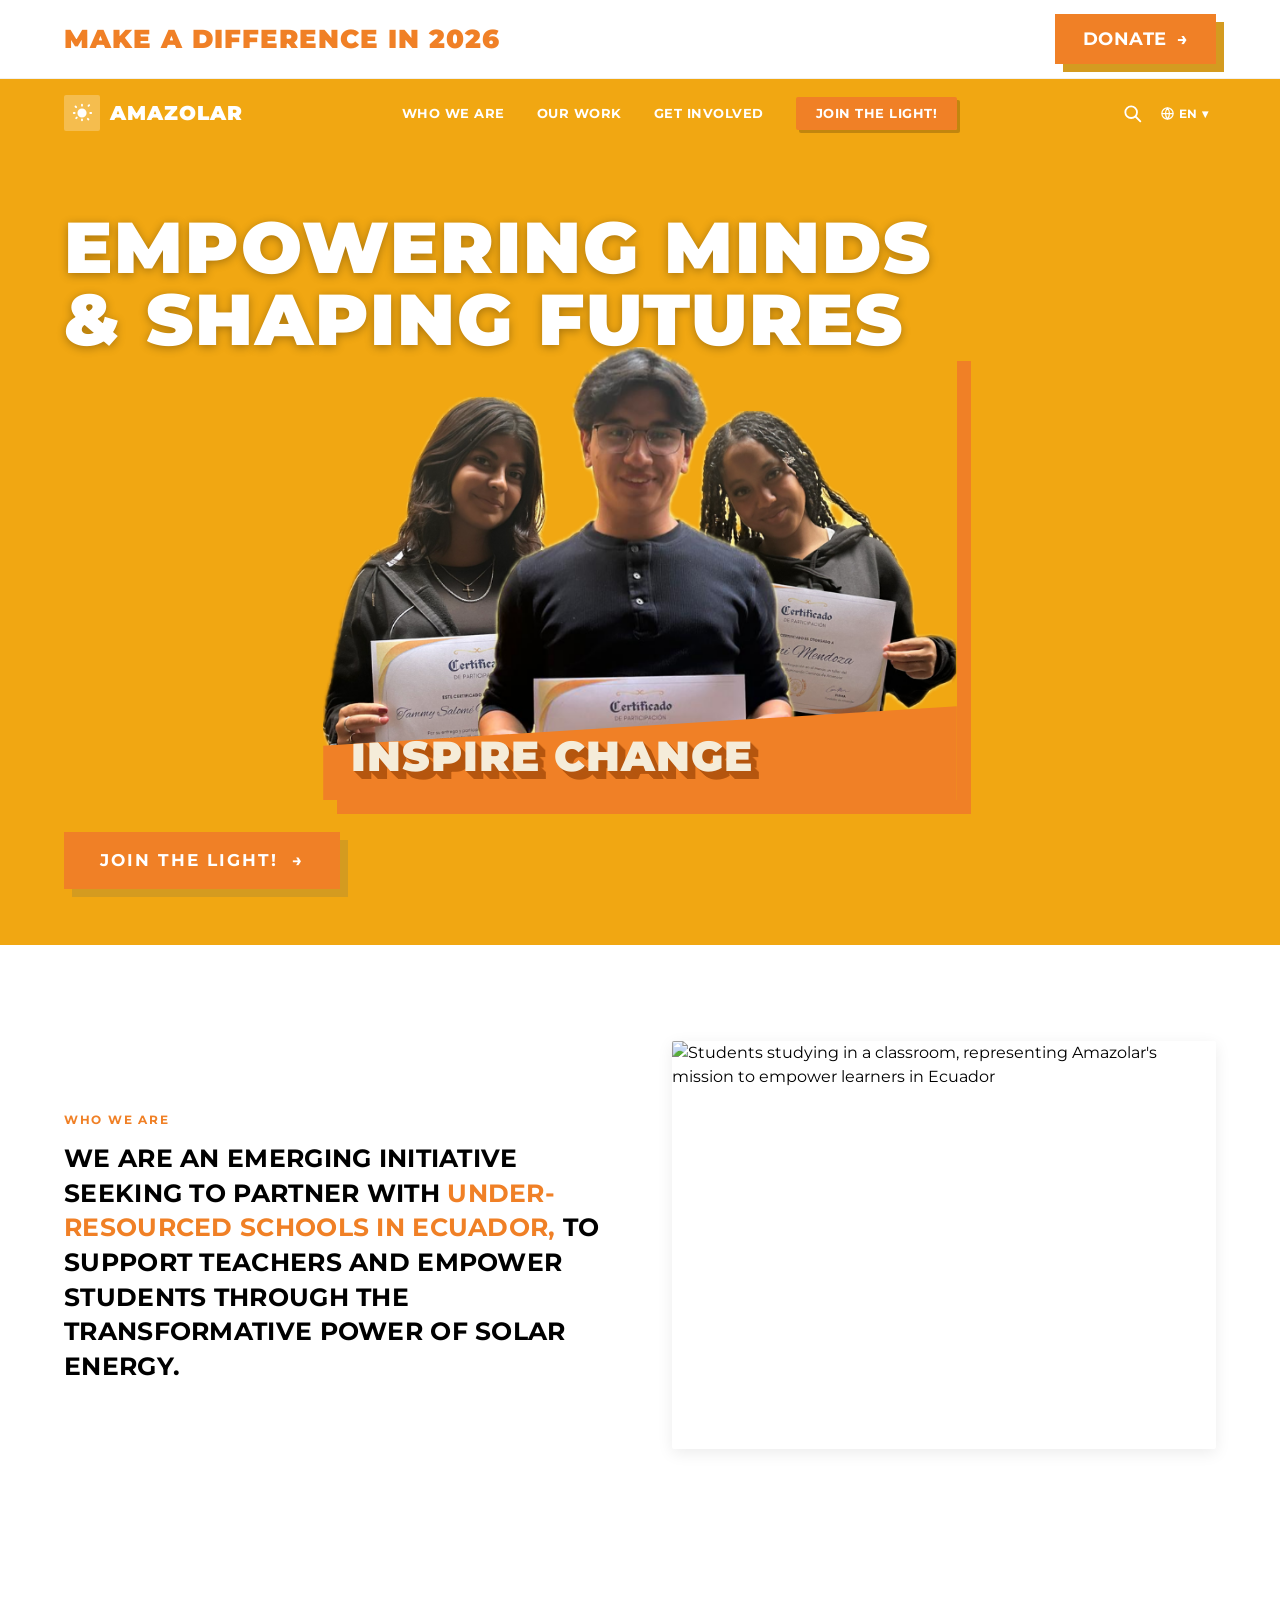
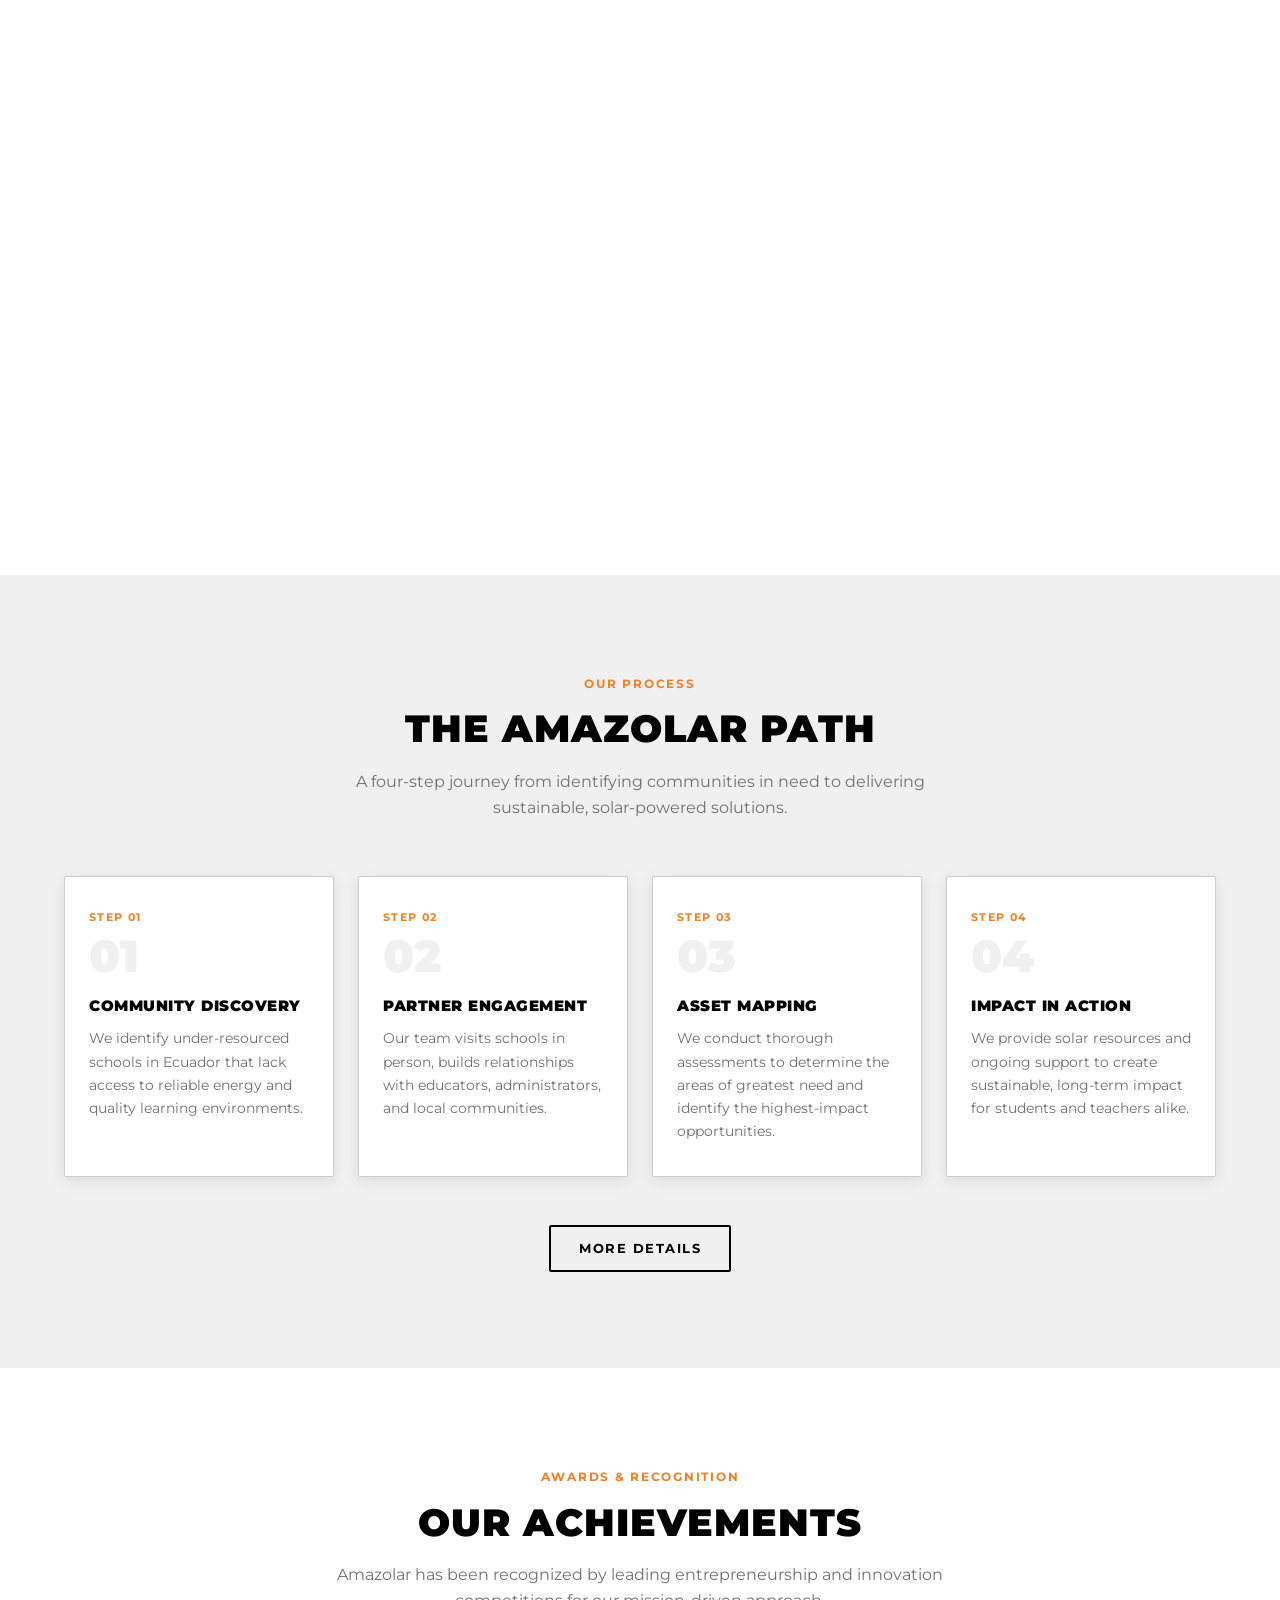
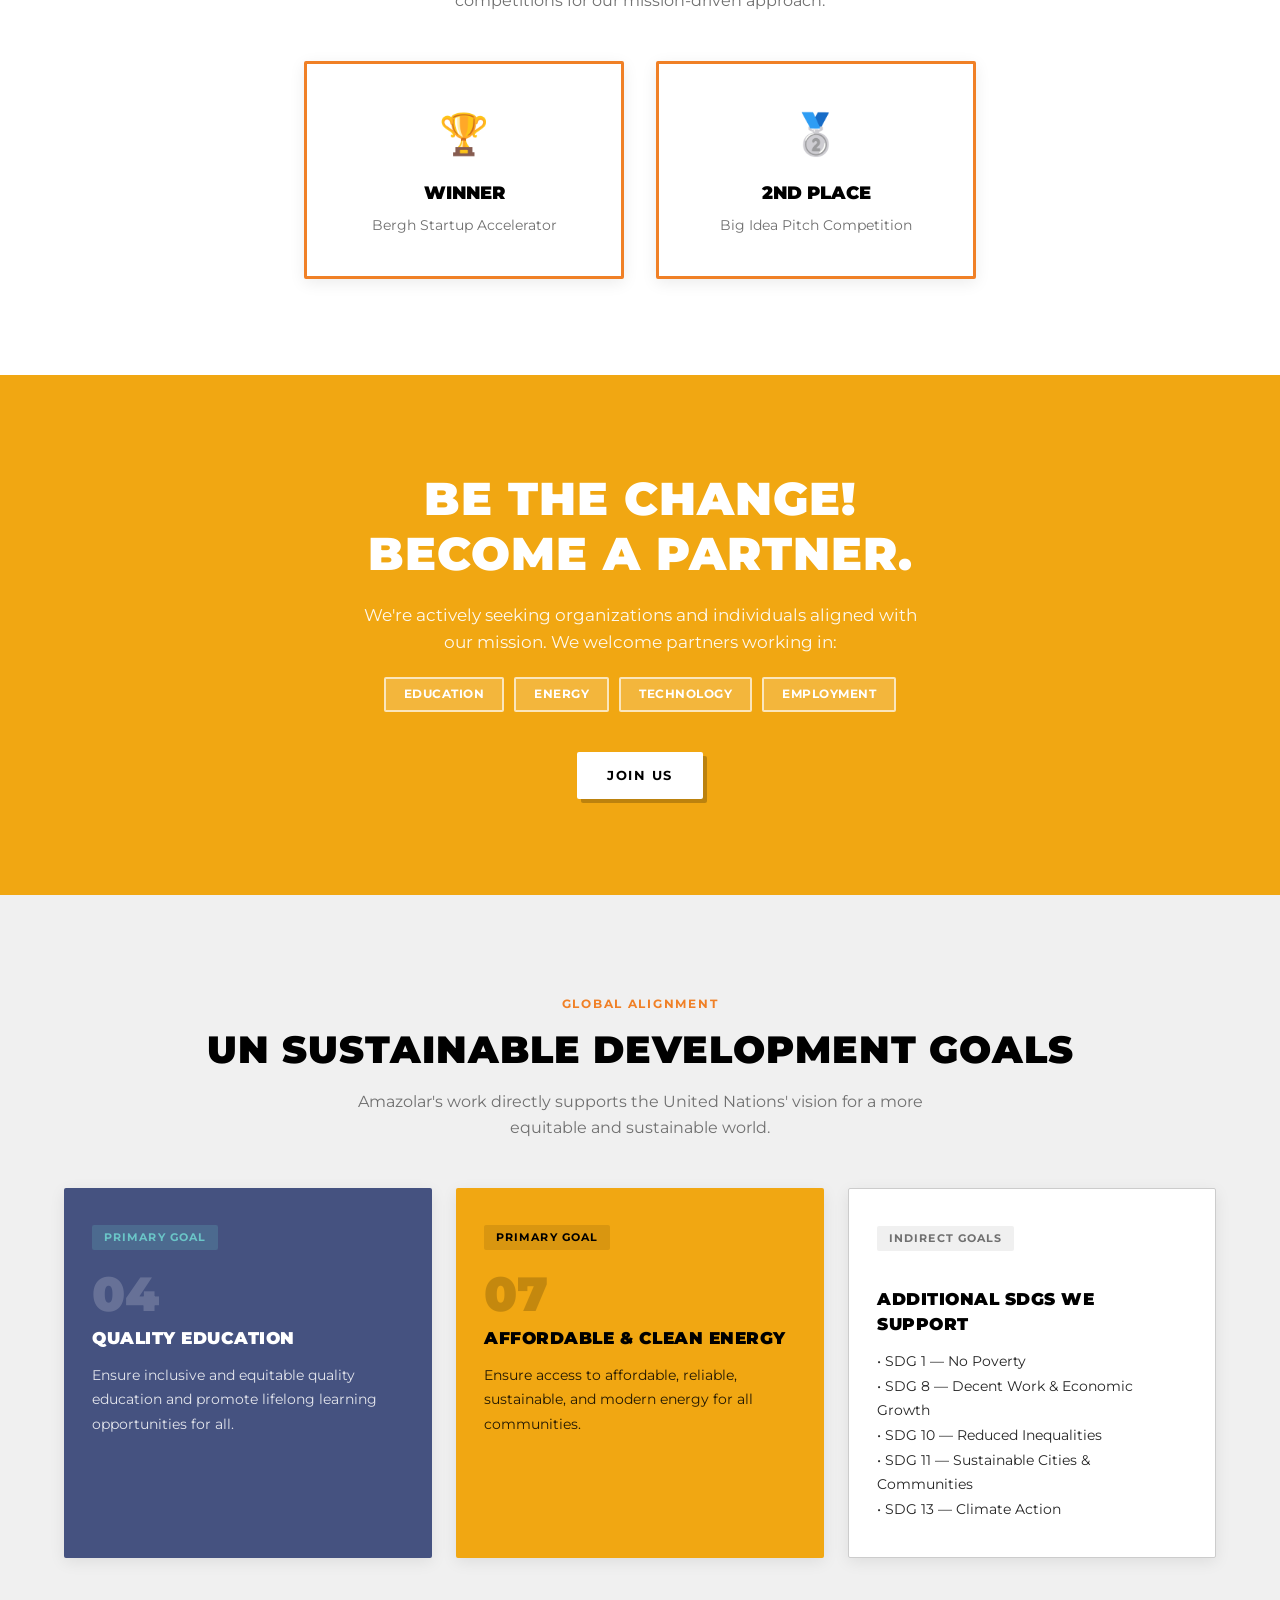
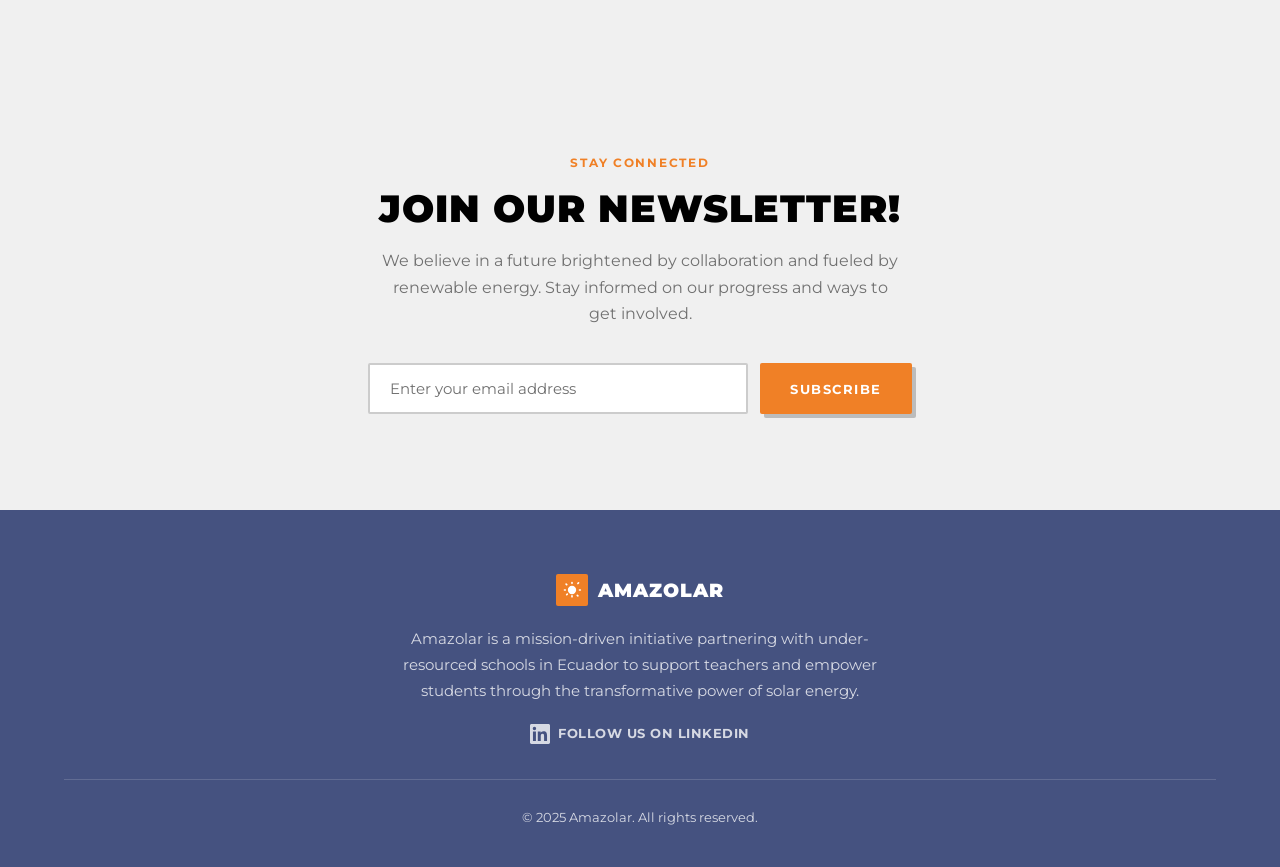
==== commit 9eb6a8a1: "Add 3D extruded trail to hero band text (Big Thought style)" ====
--- a/index.html
+++ b/index.html
@@ -300,6 +300,15 @@
       line-height: 1;
       font-size: clamp(1.3rem, 4vw, 2.6rem);
       color: #f5ecd9;
+      text-shadow:
+        1px 1px 0 #b5560f,
+        2px 2px 0 #b5560f,
+        3px 3px 0 #b5560f,
+        4px 4px 0 #b5560f,
+        5px 5px 0 #b5560f,
+        6px 6px 0 #b5560f,
+        7px 7px 0 #b5560f,
+        8px 8px 0 #b5560f;
     }
 
     @media (max-width: 700px) {
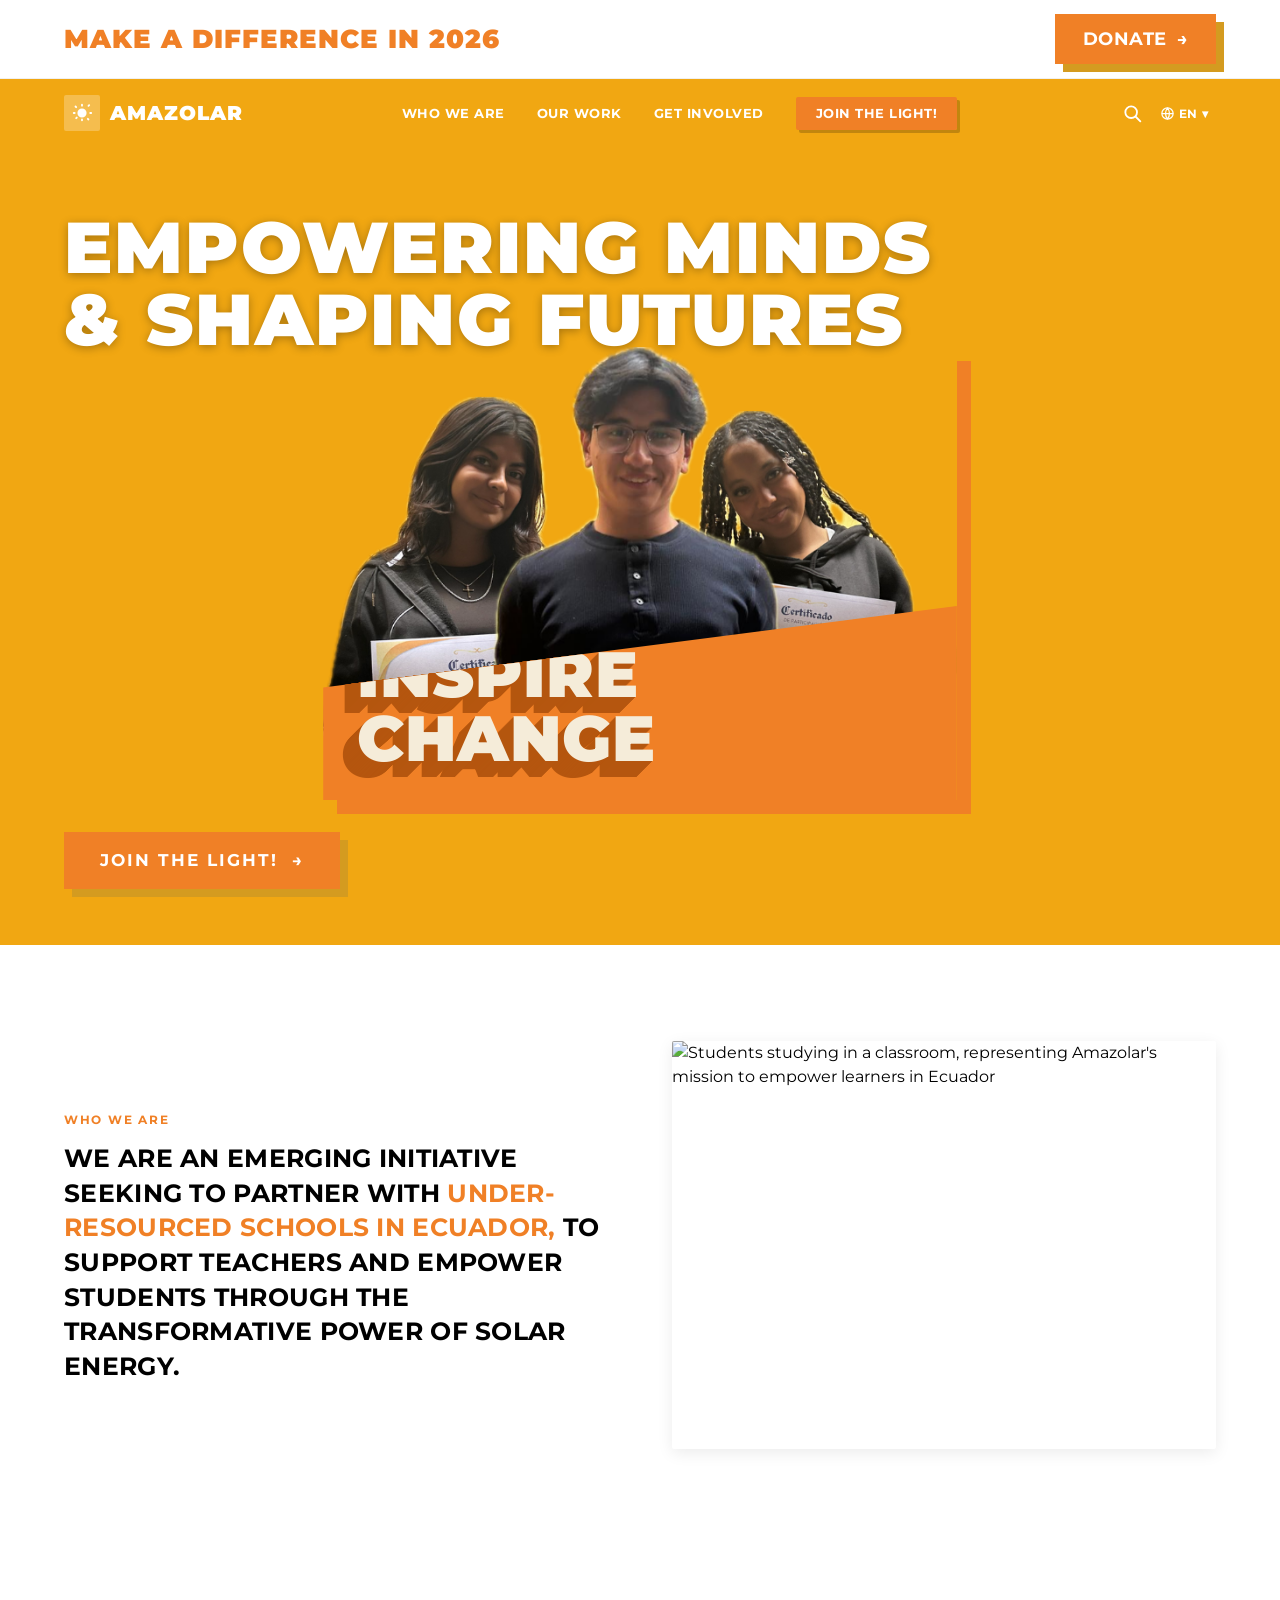
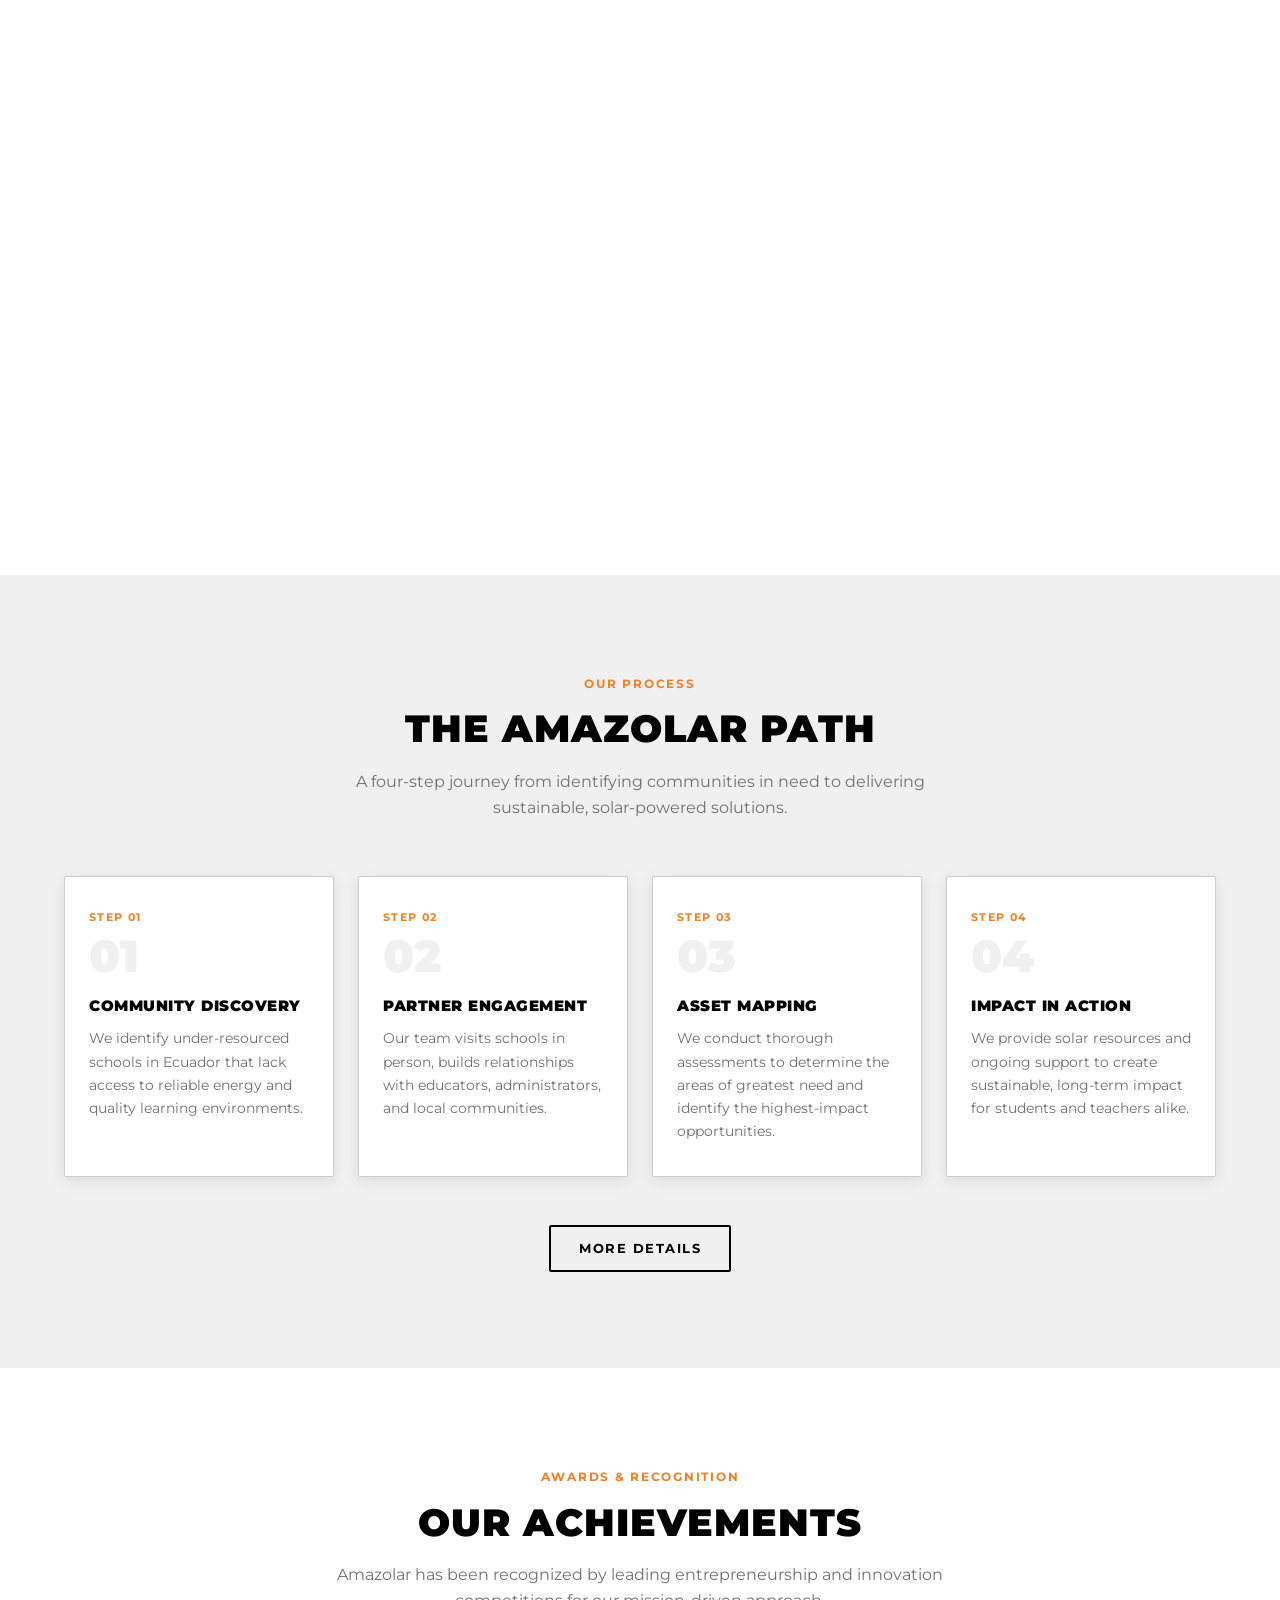
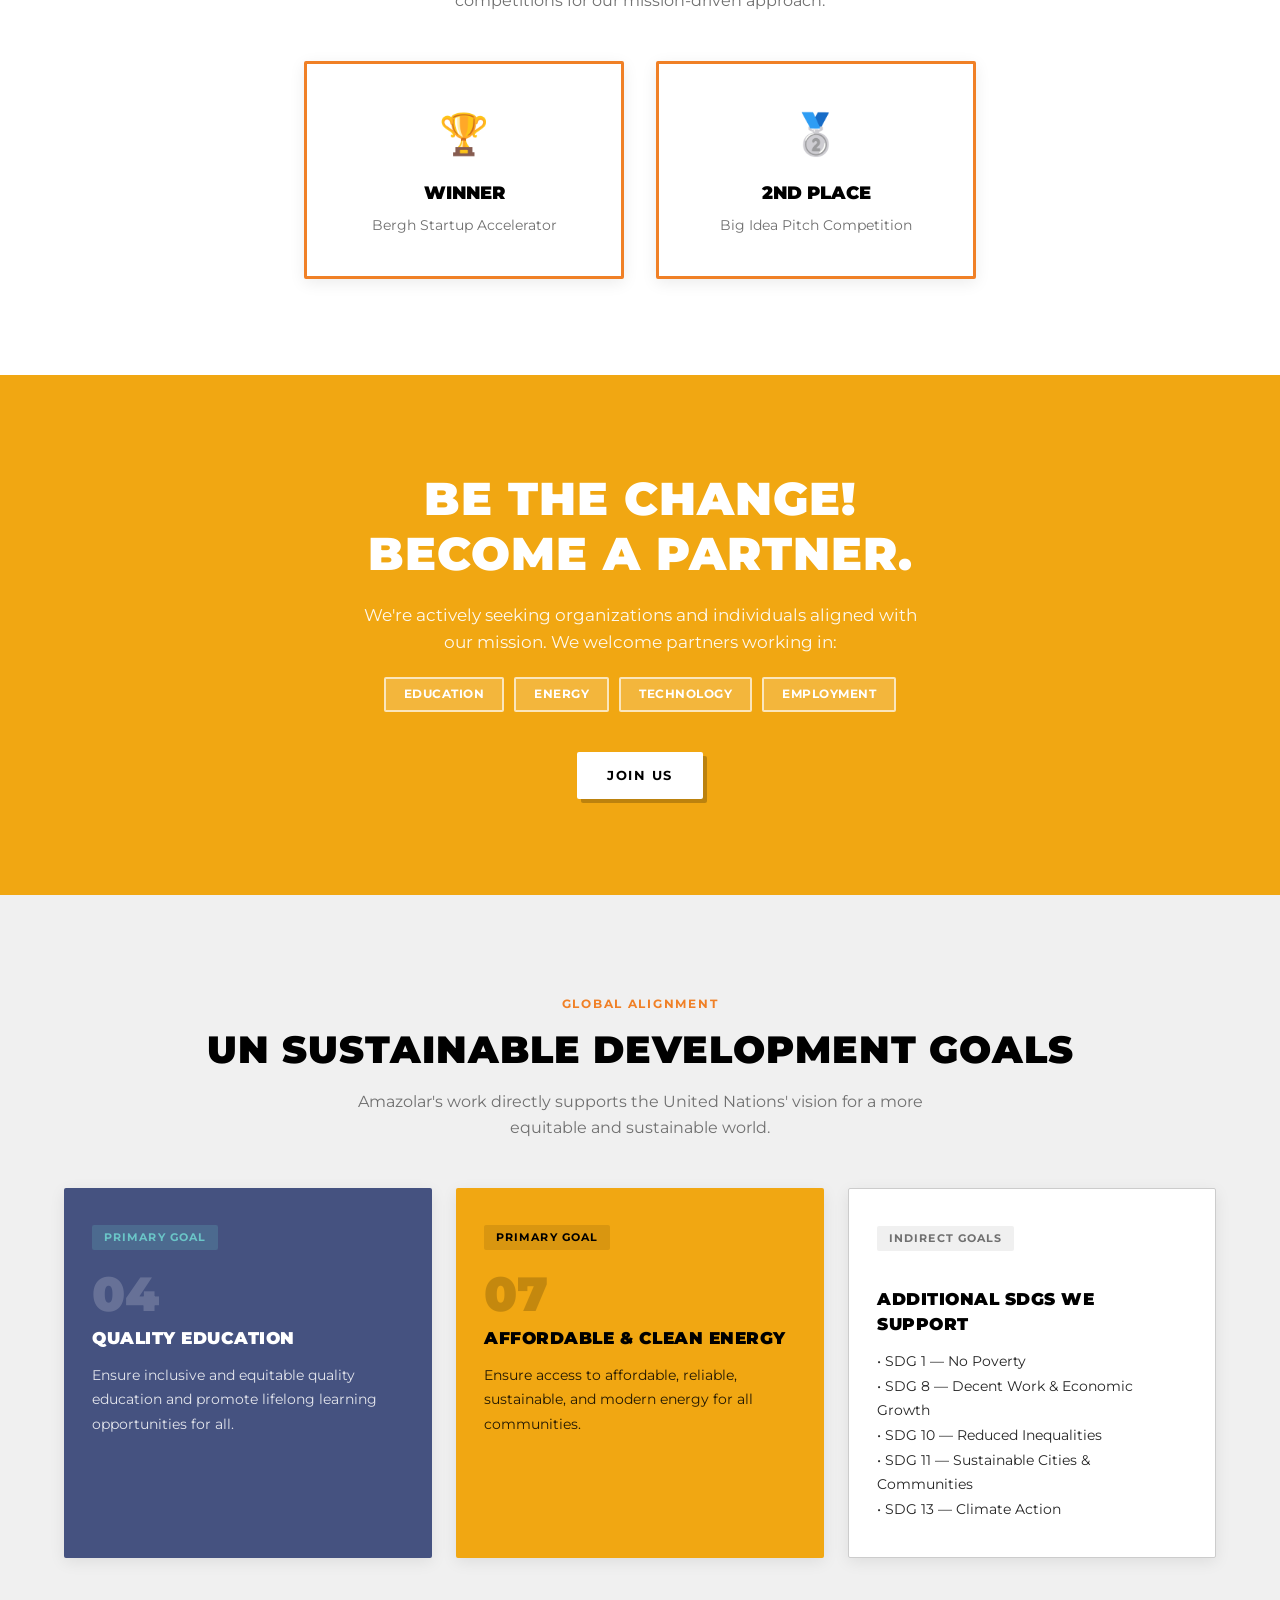
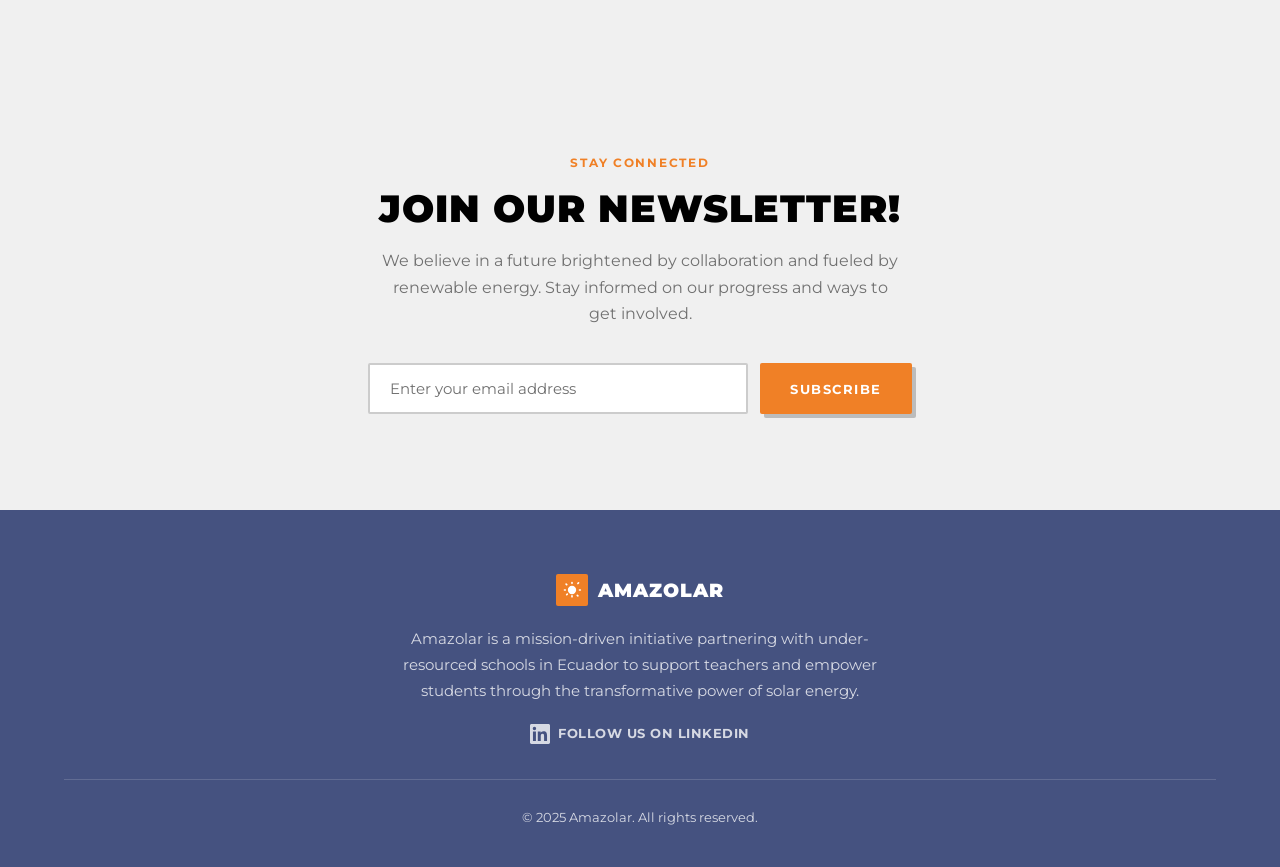
==== commit b1cfea0b: "Hero band: bigger text, deeper down-left letter shadow" ====
--- a/index.html
+++ b/index.html
@@ -287,7 +287,7 @@
       left: 0; right: 0; bottom: 0;
       background: #f08026;
       clip-path: polygon(0 42%, 100% 0%, 100% 100%, 0% 100%);
-      padding: 30px 28px 22px;
+      padding: 36px 28px 30px 34px;
       display: flex;
       align-items: flex-end;
       z-index: 3;
@@ -298,17 +298,25 @@
       text-transform: uppercase;
       letter-spacing: 1px;
       line-height: 1;
-      font-size: clamp(1.3rem, 4vw, 2.6rem);
+      font-size: clamp(2rem, 6vw, 4rem);
       color: #f5ecd9;
       text-shadow:
-        1px 1px 0 #b5560f,
-        2px 2px 0 #b5560f,
-        3px 3px 0 #b5560f,
-        4px 4px 0 #b5560f,
-        5px 5px 0 #b5560f,
-        6px 6px 0 #b5560f,
-        7px 7px 0 #b5560f,
-        8px 8px 0 #b5560f;
+        -1px 1px 0 #b5560f,
+        -2px 2px 0 #b5560f,
+        -3px 3px 0 #b5560f,
+        -4px 4px 0 #b5560f,
+        -5px 5px 0 #b5560f,
+        -6px 6px 0 #b5560f,
+        -7px 7px 0 #b5560f,
+        -8px 8px 0 #b5560f,
+        -9px 9px 0 #b5560f,
+        -10px 10px 0 #b5560f,
+        -11px 11px 0 #b5560f,
+        -12px 12px 0 #b5560f,
+        -13px 13px 0 #b5560f,
+        -14px 14px 0 #b5560f,
+        -15px 15px 0 #b5560f,
+        -16px 16px 0 #b5560f;
     }
 
     @media (max-width: 700px) {
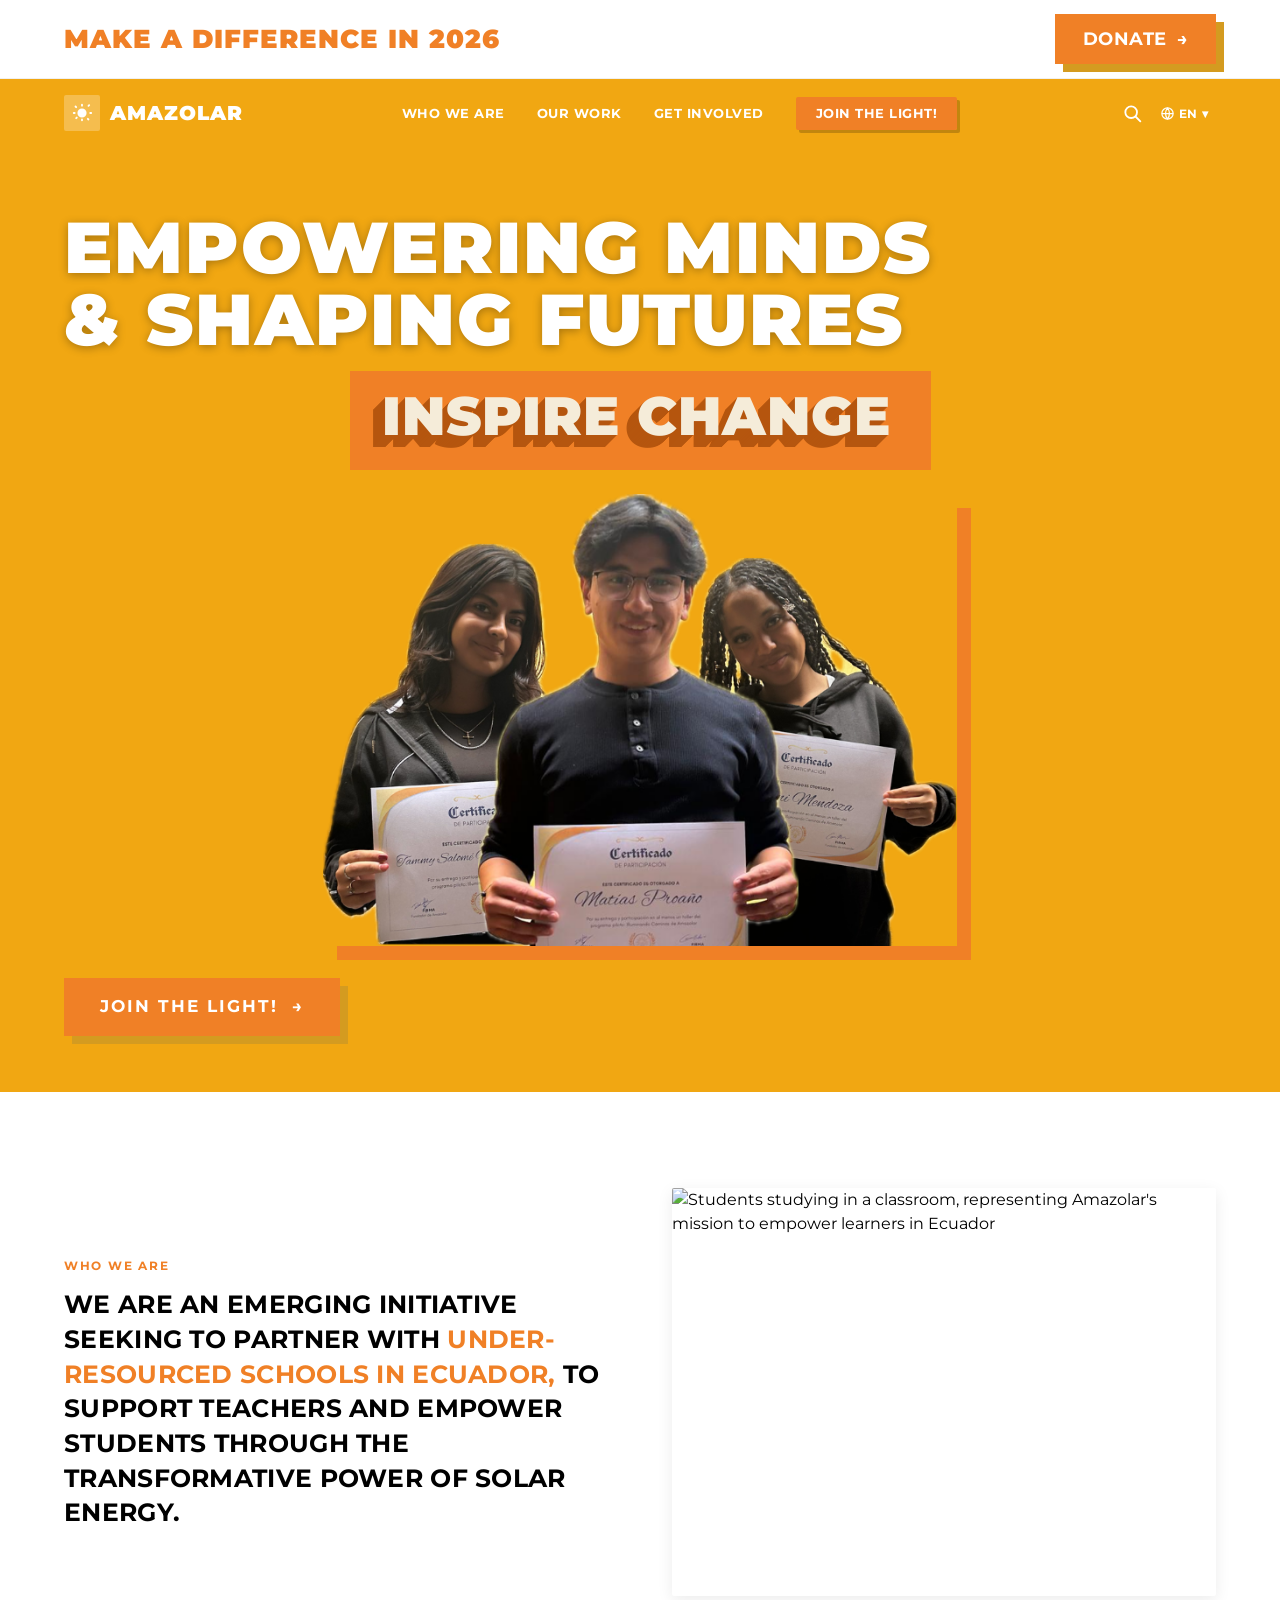
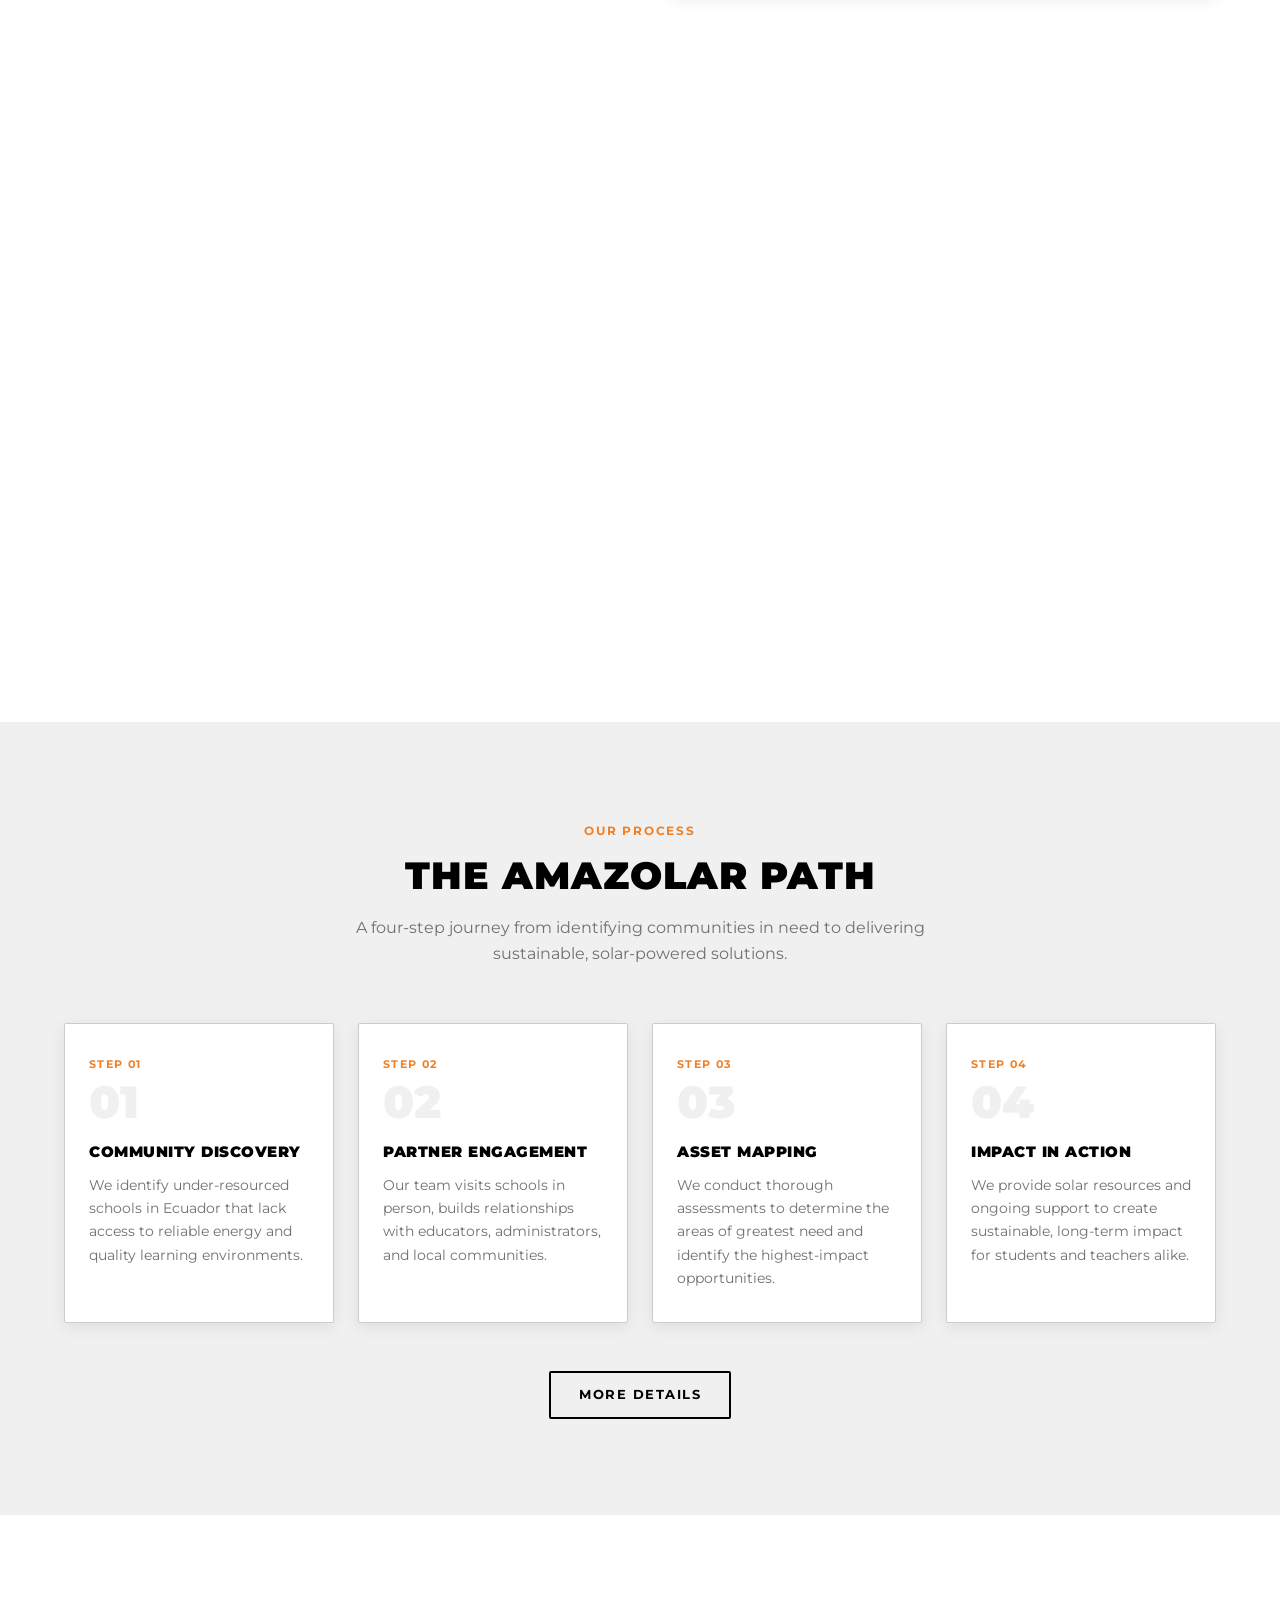
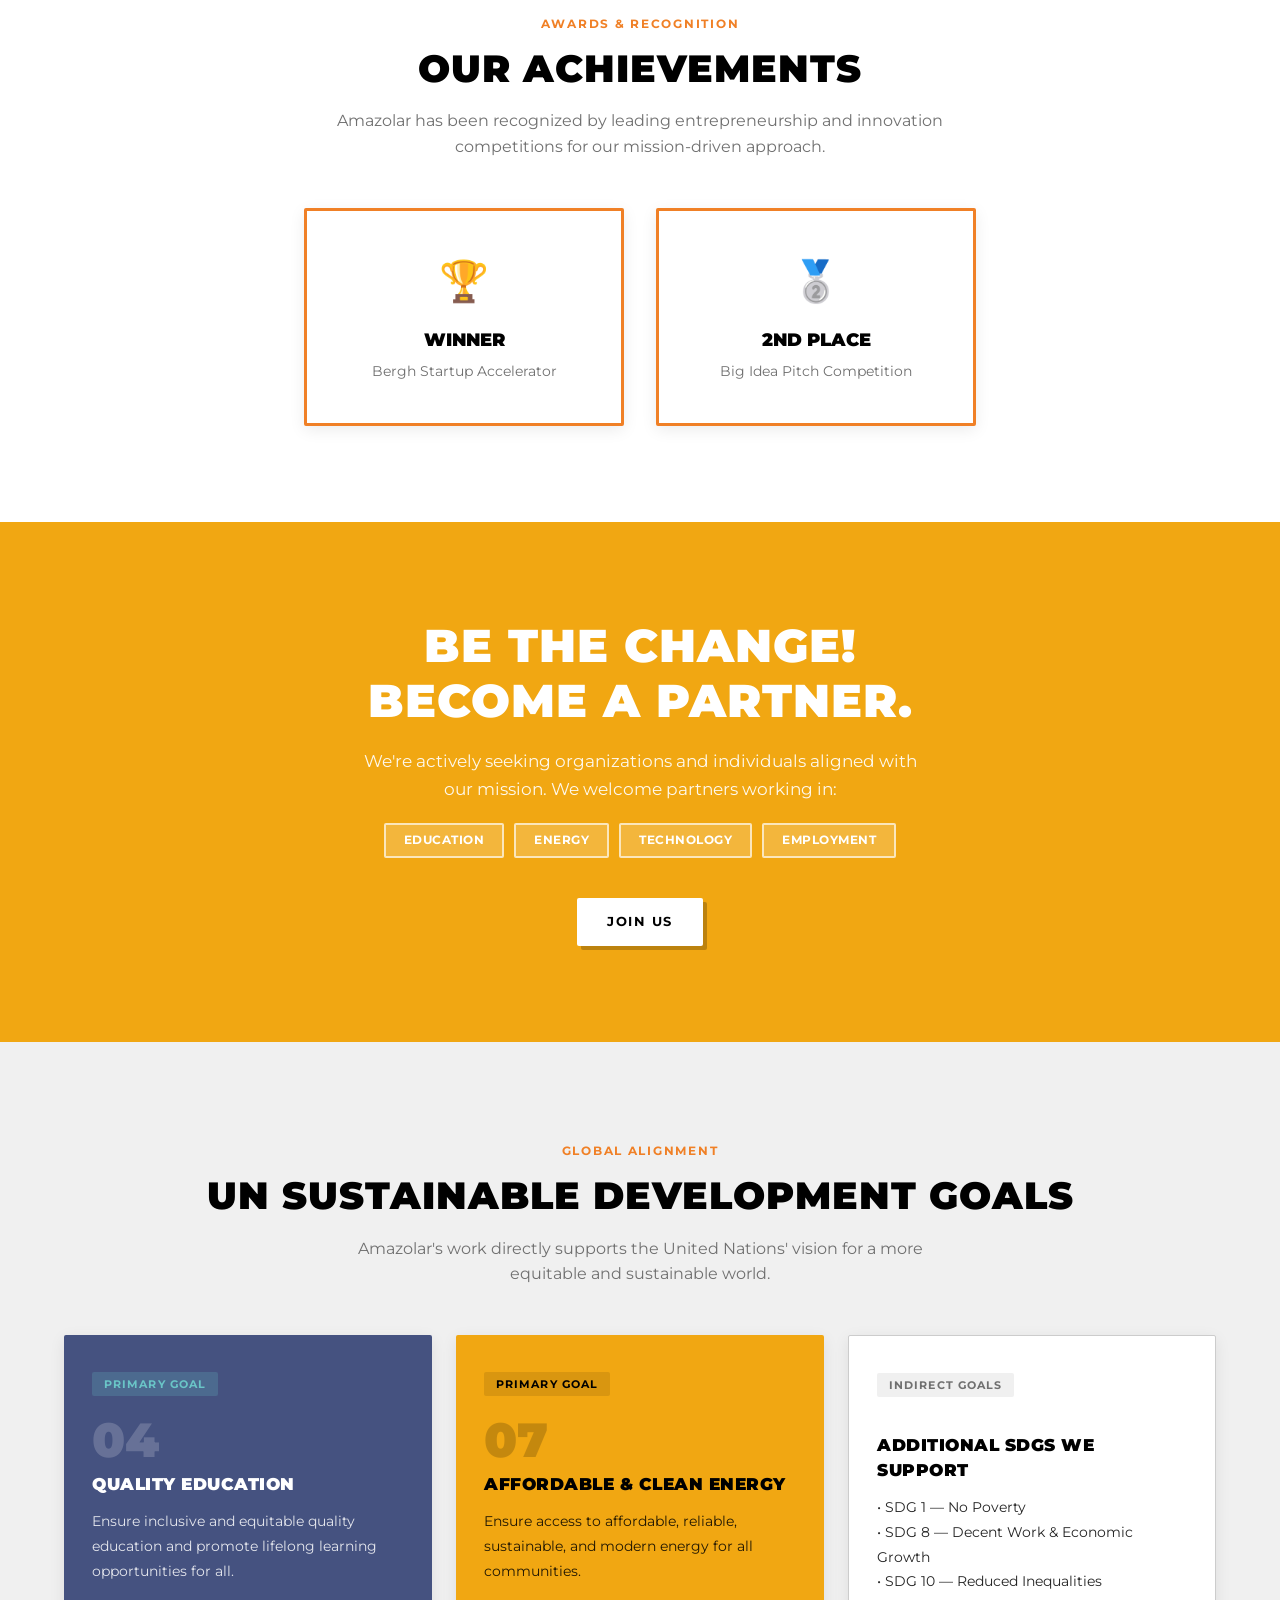
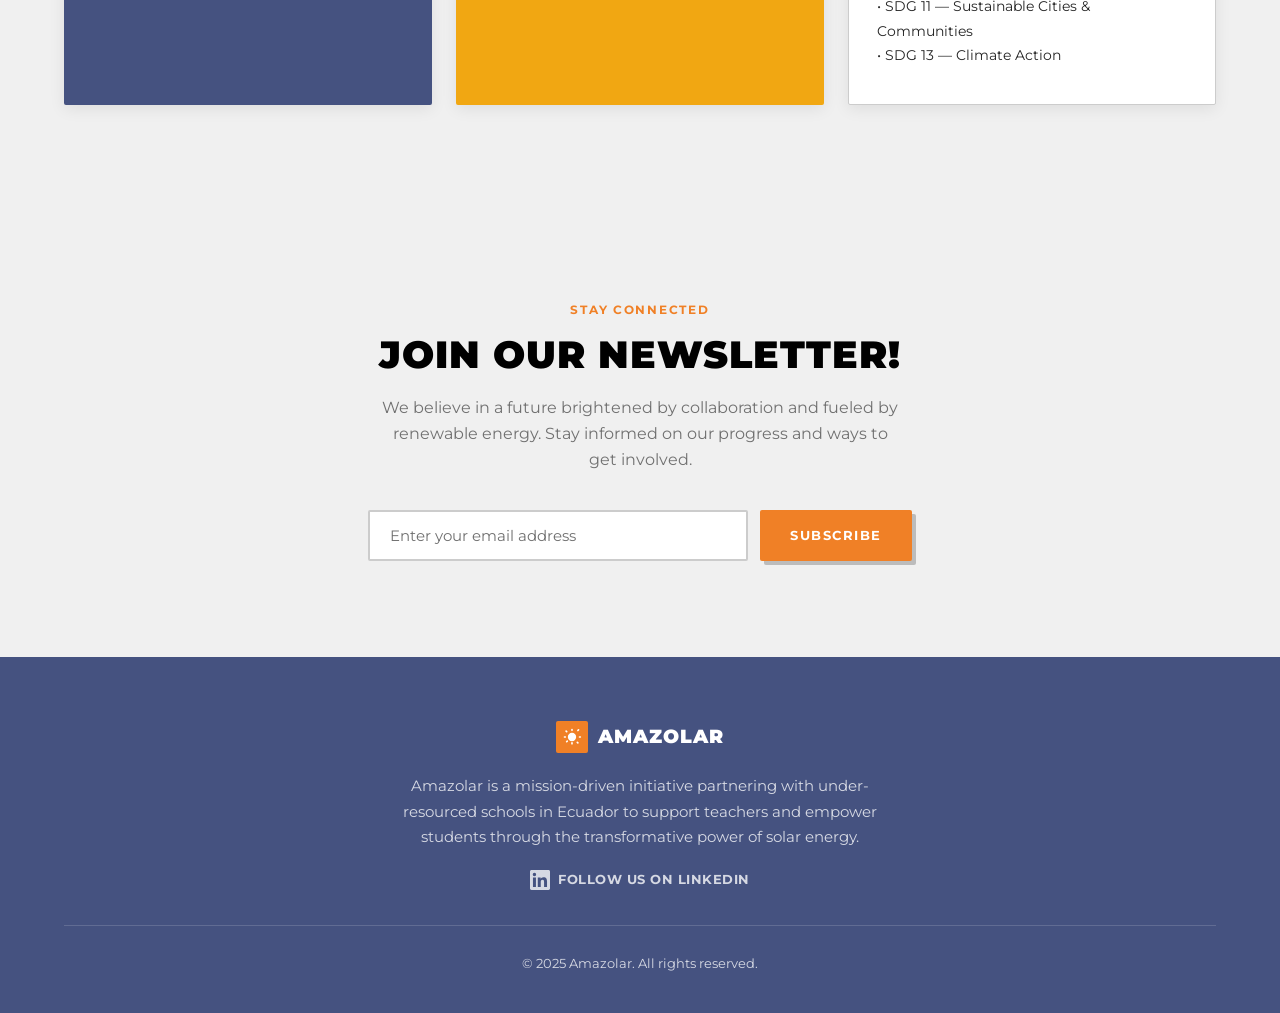
==== commit c71d678a: "Hero tagline: straight orange tag, one-line text, placed above photo, fit to text" ====
--- a/index.html
+++ b/index.html
@@ -259,7 +259,7 @@
     .hero__slides {
       position: relative;
       width: 55%;
-      margin: -1.5em auto 0;
+      margin: 0 auto 0;
       aspect-ratio: 7 / 5;
       overflow: hidden;
       border-radius: 0;
@@ -283,45 +283,32 @@
     .hero__slides img.active { opacity: 1; }
 
     .photo-band {
-      position: absolute;
-      left: 0; right: 0; bottom: 0;
+      position: static;
+      clip-path: none;
+      display: block;
+      width: fit-content;
+      margin: 0 auto 24px;
       background: #f08026;
-      clip-path: polygon(0 42%, 100% 0%, 100% 100%, 0% 100%);
-      padding: 36px 28px 30px 34px;
-      display: flex;
-      align-items: flex-end;
-      z-index: 3;
+      padding: 18px 40px 26px 32px;
     }
     .photo-band span {
+      white-space: nowrap;
       font-family: 'Montserrat', sans-serif;
       font-weight: 900;
       text-transform: uppercase;
       letter-spacing: 1px;
       line-height: 1;
-      font-size: clamp(2rem, 6vw, 4rem);
+      font-size: clamp(1.6rem, 5vw, 3.4rem);
       color: #f5ecd9;
       text-shadow:
-        -1px 1px 0 #b5560f,
-        -2px 2px 0 #b5560f,
-        -3px 3px 0 #b5560f,
-        -4px 4px 0 #b5560f,
-        -5px 5px 0 #b5560f,
-        -6px 6px 0 #b5560f,
-        -7px 7px 0 #b5560f,
-        -8px 8px 0 #b5560f,
-        -9px 9px 0 #b5560f,
-        -10px 10px 0 #b5560f,
-        -11px 11px 0 #b5560f,
-        -12px 12px 0 #b5560f,
-        -13px 13px 0 #b5560f,
-        -14px 14px 0 #b5560f,
-        -15px 15px 0 #b5560f,
-        -16px 16px 0 #b5560f;
+        -1px 1px 0 #b5560f, -2px 2px 0 #b5560f, -3px 3px 0 #b5560f, -4px 4px 0 #b5560f,
+        -5px 5px 0 #b5560f, -6px 6px 0 #b5560f, -7px 7px 0 #b5560f, -8px 8px 0 #b5560f,
+        -9px 9px 0 #b5560f, -10px 10px 0 #b5560f, -11px 11px 0 #b5560f, -12px 12px 0 #b5560f;
     }
 
     @media (max-width: 700px) {
       .hero { padding-top: 48px; }
-      .hero__slides { width: 90%; margin-top: 0; box-shadow: 8px 8px 0 0 var(--orange); }
+      .hero__slides { width: 90%; box-shadow: 8px 8px 0 0 var(--orange); }
       .hero__cta-row { padding: 24px 0 40px; }
     }
 
@@ -623,12 +610,12 @@
   <section class="hero" id="home" aria-labelledby="hero-heading">
     <div class="container">
       <h1 class="hero__headline" id="hero-heading">Empowering Minds<br>&amp; Shaping Futures</h1>
+      <div class="photo-band"><span>INSPIRE CHANGE</span></div>
       <div class="hero__slides" id="heroSlides">
         <img src="students.png"  class="active" alt="Amazolar students proudly holding participation certificates" loading="eager" />
         <img src="students2.jpg" alt="Students gathered at an Amazolar program event in Ecuador" loading="eager" />
         <img src="students3.jpg" alt="Young learners engaged in an Amazolar workshop activity" loading="eager" />
         <img src="students4.jpg" alt="Amazolar participants celebrating their achievements together" loading="eager" />
-        <div class="photo-band"><span>INSPIRE CHANGE</span></div>
       </div>
       <div class="hero__cta-row">
         <a href="/join" class="hero__cta">Join the Light! &nbsp;→</a>
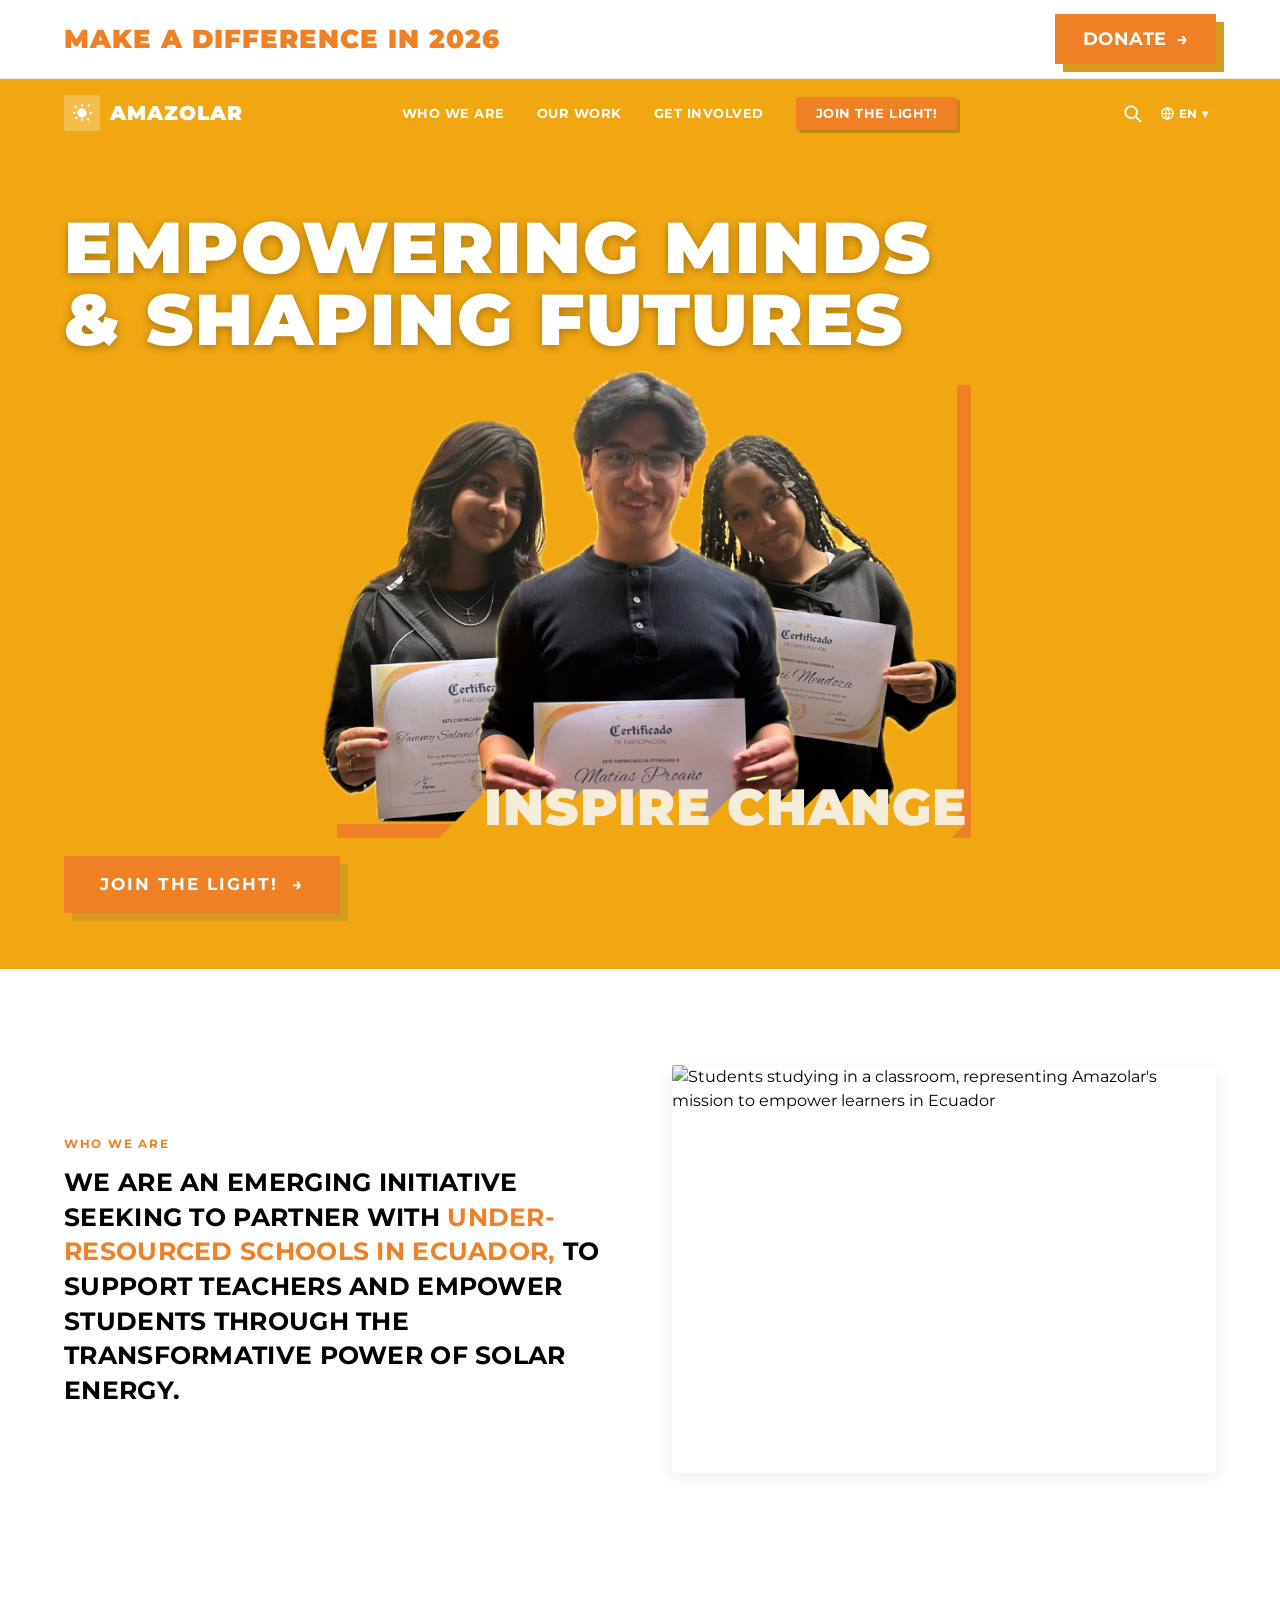
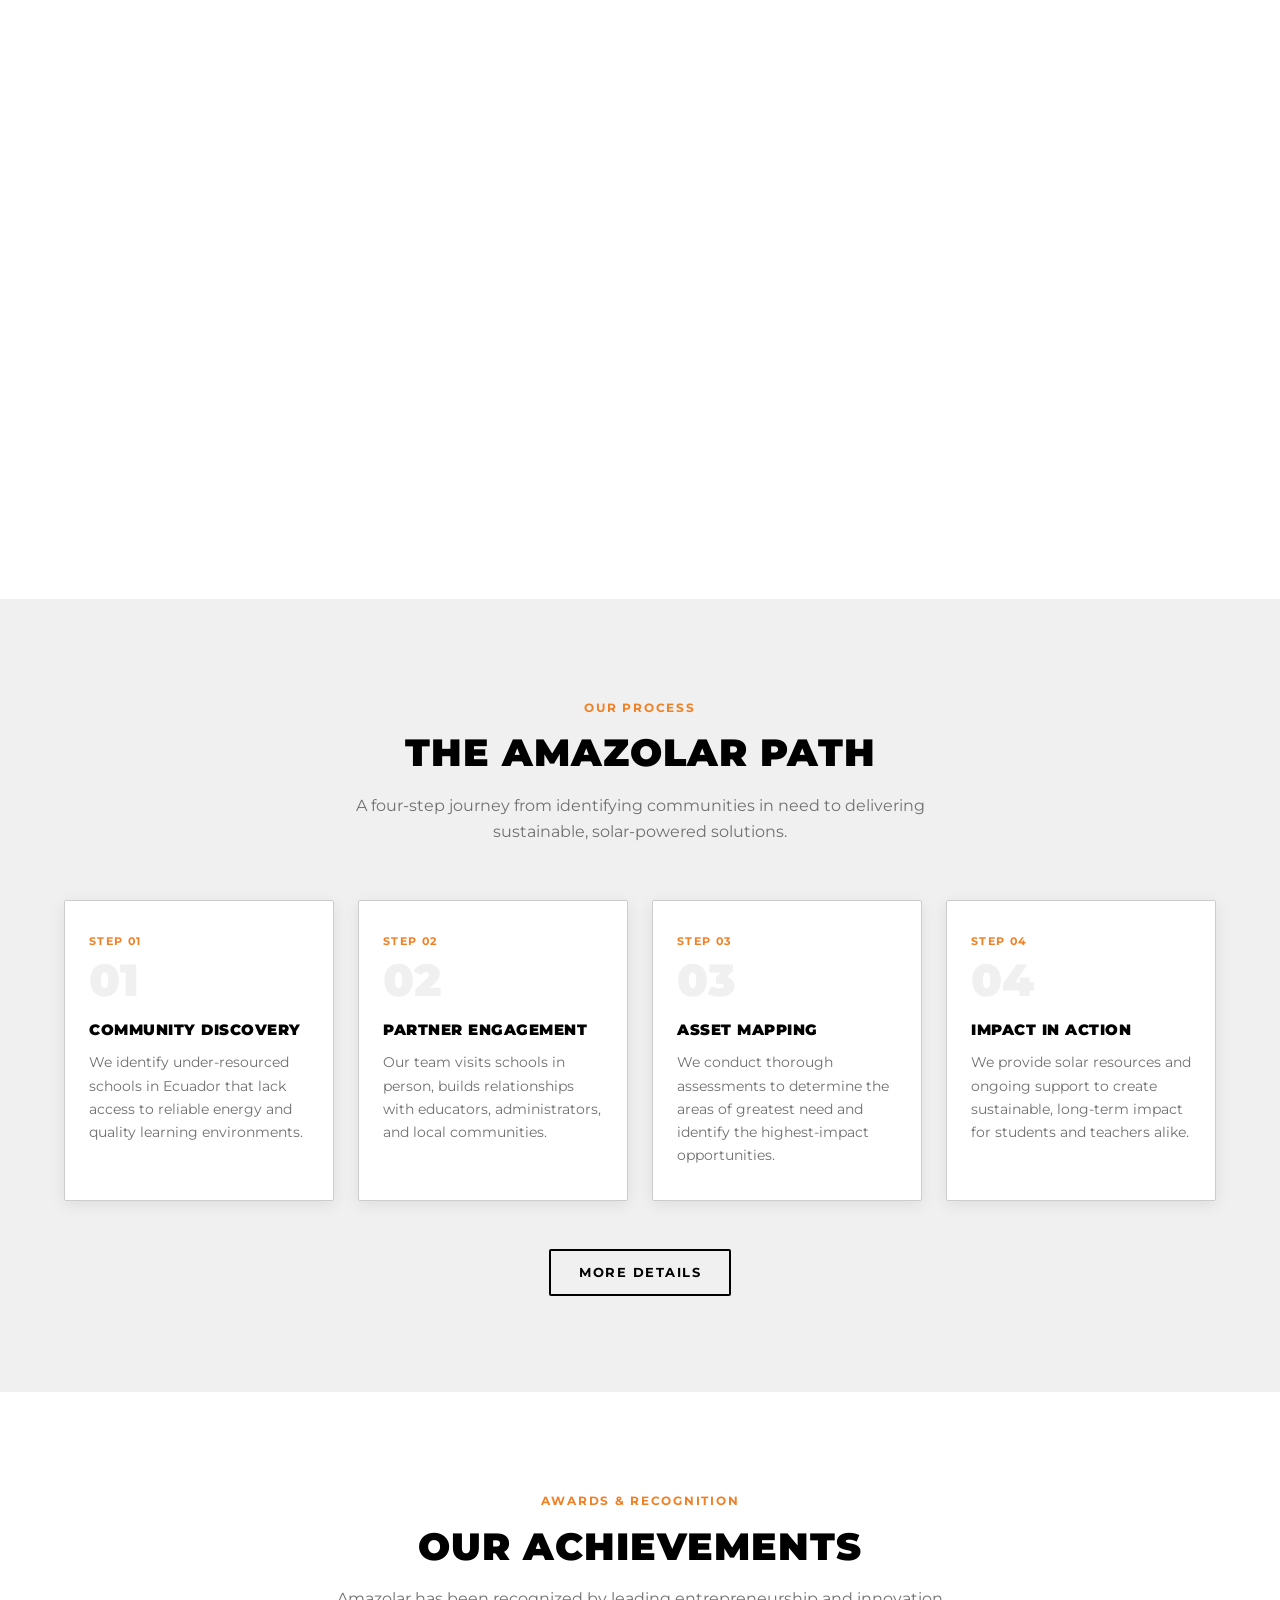
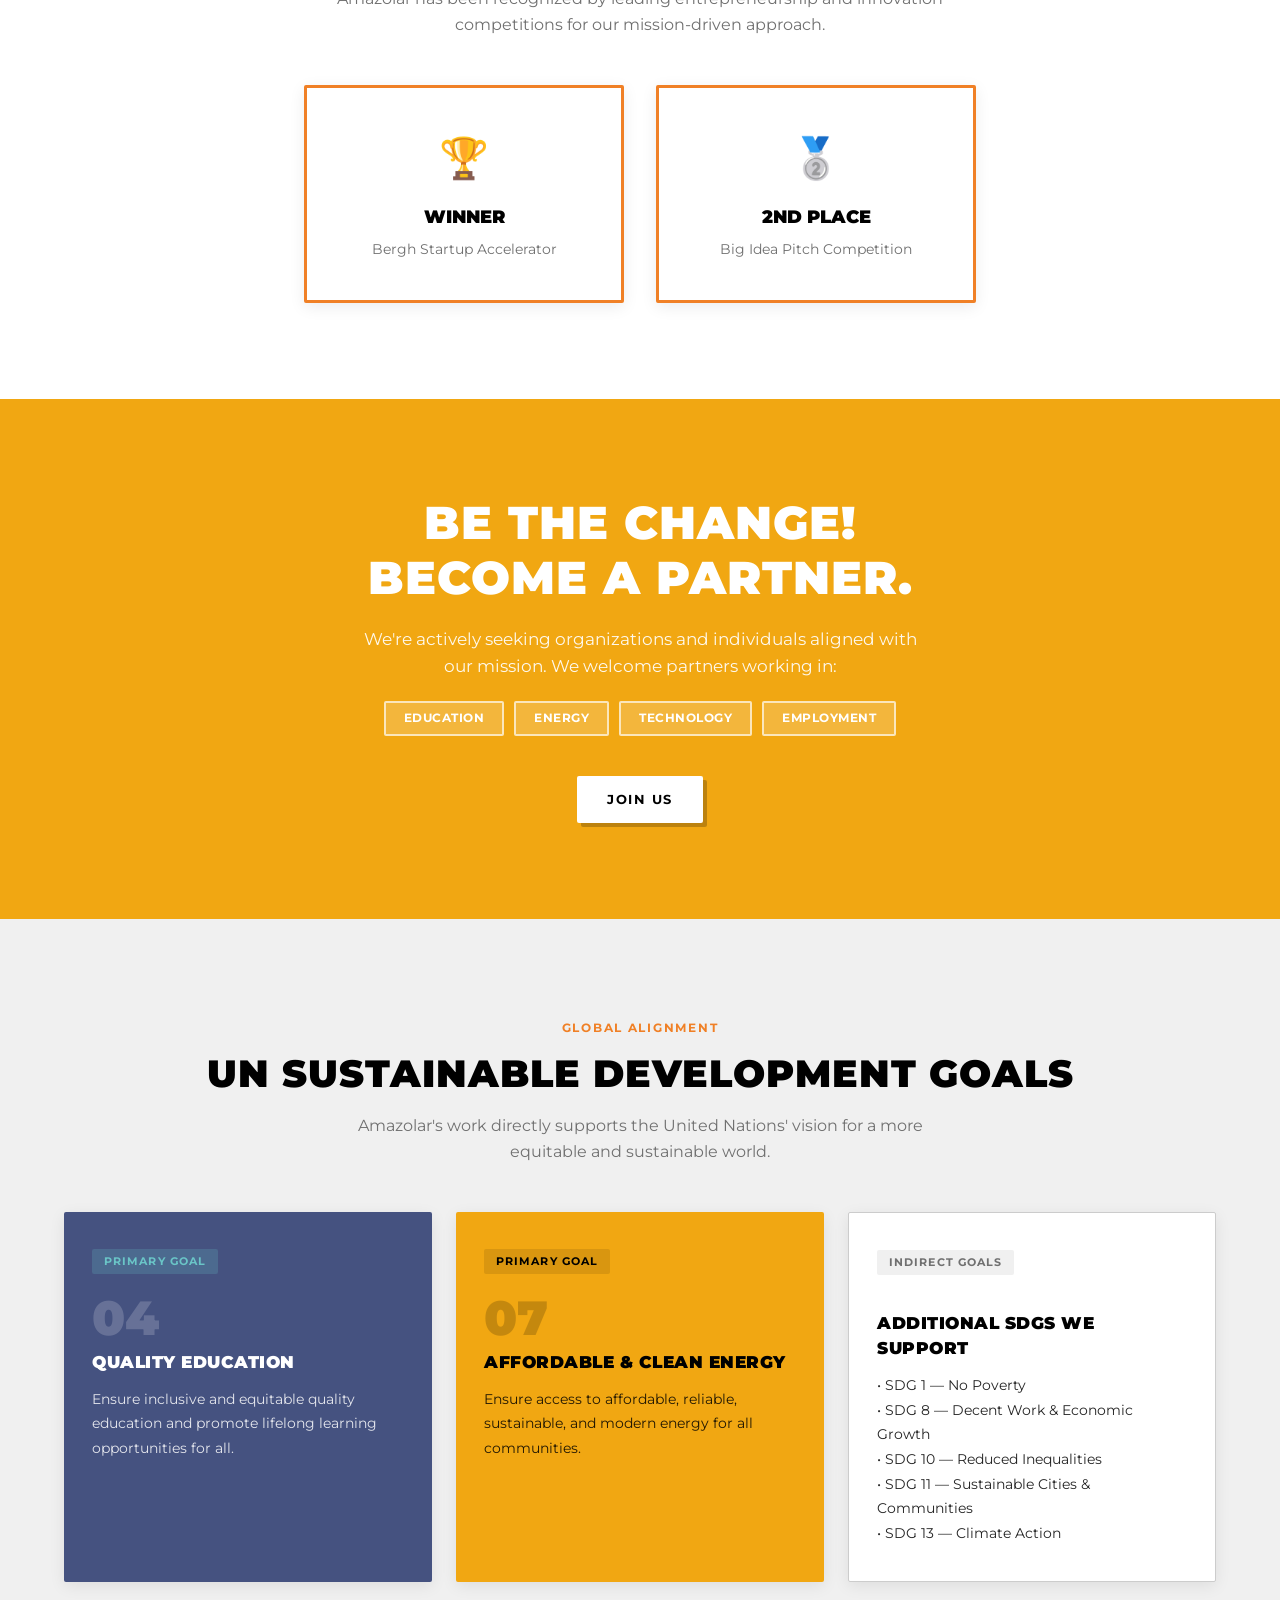
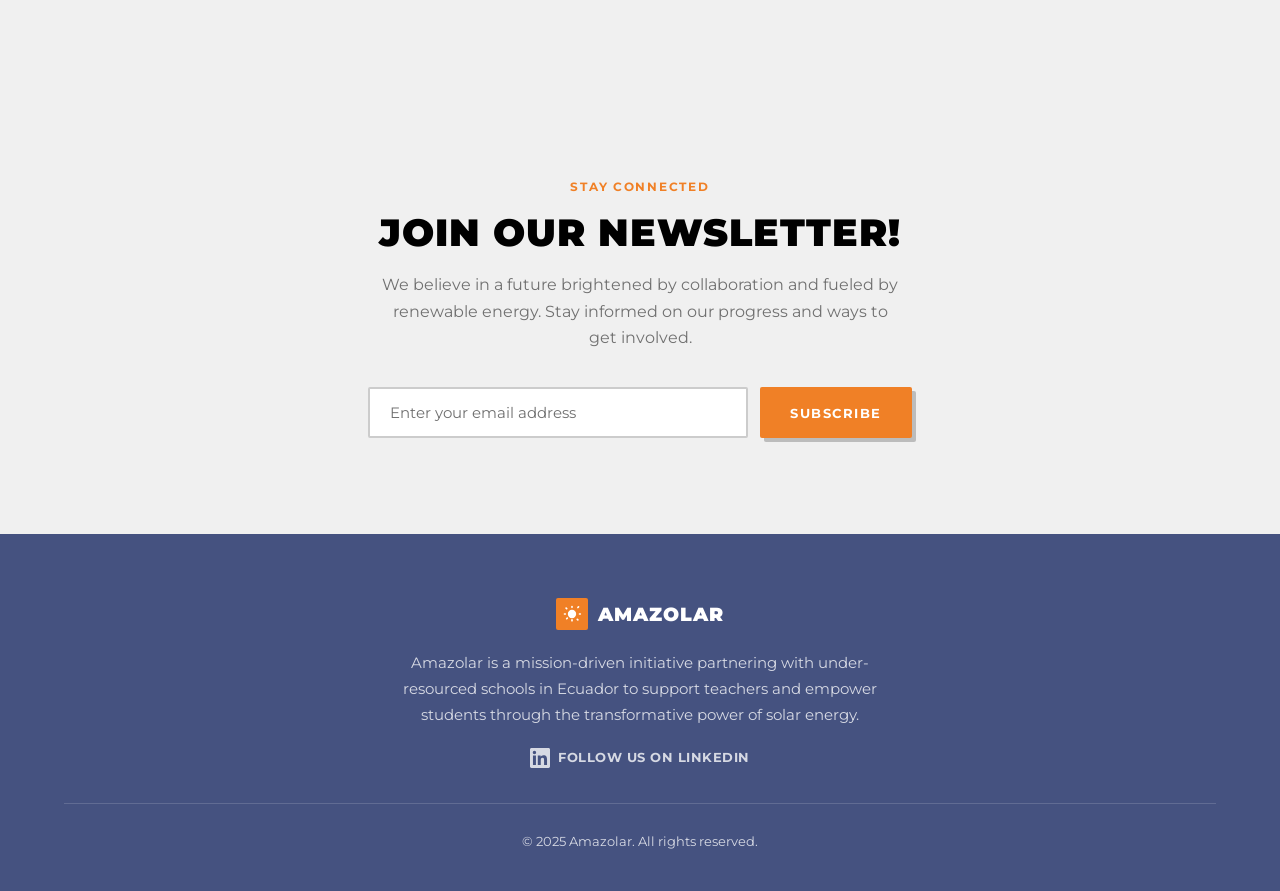
==== commit 32caed88: "Hero tagline: cream text bottom-right hanging off photo, long gold down-left trail" ====
--- a/index.html
+++ b/index.html
@@ -259,13 +259,22 @@
     .hero__slides {
       position: relative;
       width: 55%;
-      margin: 0 auto 0;
+      margin: 0 auto;
       aspect-ratio: 7 / 5;
-      overflow: hidden;
+      overflow: visible;
       border-radius: 0;
       box-shadow: 14px 14px 0 0 var(--orange);
       display: block;
       z-index: 2;
+    }
+
+    /* clip images to the box even though the container is overflow: visible */
+    .hero__slides::before {
+      content: '';
+      position: absolute;
+      inset: 0;
+      z-index: 1;
+      pointer-events: none;
     }
 
     .hero__slides img {
@@ -278,18 +287,19 @@
       border-radius: 0 !important;
       opacity: 0;
       transition: opacity 0.8s ease;
+      overflow: hidden;
     }
 
     .hero__slides img.active { opacity: 1; }
 
     .photo-band {
-      position: static;
-      clip-path: none;
-      display: block;
-      width: fit-content;
-      margin: 0 auto 24px;
-      background: #f08026;
-      padding: 18px 40px 26px 32px;
+      position: absolute;
+      right: -10px;
+      bottom: -8px;
+      margin: 0; padding: 0;
+      background: transparent;
+      text-align: right;
+      z-index: 4;
     }
     .photo-band span {
       white-space: nowrap;
@@ -298,12 +308,22 @@
       text-transform: uppercase;
       letter-spacing: 1px;
       line-height: 1;
-      font-size: clamp(1.6rem, 5vw, 3.4rem);
+      font-size: clamp(1.6rem, 5vw, 3.2rem);
       color: #f5ecd9;
       text-shadow:
-        -1px 1px 0 #b5560f, -2px 2px 0 #b5560f, -3px 3px 0 #b5560f, -4px 4px 0 #b5560f,
-        -5px 5px 0 #b5560f, -6px 6px 0 #b5560f, -7px 7px 0 #b5560f, -8px 8px 0 #b5560f,
-        -9px 9px 0 #b5560f, -10px 10px 0 #b5560f, -11px 11px 0 #b5560f, -12px 12px 0 #b5560f;
+        -1px 1px 0 #f1a712, -2px 2px 0 #f1a712, -3px 3px 0 #f1a712, -4px 4px 0 #f1a712,
+        -5px 5px 0 #f1a712, -6px 6px 0 #f1a712, -7px 7px 0 #f1a712, -8px 8px 0 #f1a712,
+        -9px 9px 0 #f1a712, -10px 10px 0 #f1a712, -11px 11px 0 #f1a712, -12px 12px 0 #f1a712,
+        -13px 13px 0 #f1a712, -14px 14px 0 #f1a712, -15px 15px 0 #f1a712, -16px 16px 0 #f1a712,
+        -17px 17px 0 #f1a712, -18px 18px 0 #f1a712, -19px 19px 0 #f1a712, -20px 20px 0 #f1a712,
+        -21px 21px 0 #f1a712, -22px 22px 0 #f1a712, -23px 23px 0 #f1a712, -24px 24px 0 #f1a712,
+        -25px 25px 0 #f1a712, -26px 26px 0 #f1a712, -27px 27px 0 #f1a712, -28px 28px 0 #f1a712,
+        -29px 29px 0 #f1a712, -30px 30px 0 #f1a712, -31px 31px 0 #f1a712, -32px 32px 0 #f1a712,
+        -33px 33px 0 #f1a712, -34px 34px 0 #f1a712, -35px 35px 0 #f1a712, -36px 36px 0 #f1a712,
+        -37px 37px 0 #f1a712, -38px 38px 0 #f1a712, -39px 39px 0 #f1a712, -40px 40px 0 #f1a712,
+        -41px 41px 0 #f1a712, -42px 42px 0 #f1a712, -43px 43px 0 #f1a712, -44px 44px 0 #f1a712,
+        -45px 45px 0 #f1a712, -46px 46px 0 #f1a712, -47px 47px 0 #f1a712, -48px 48px 0 #f1a712,
+        -49px 49px 0 #f1a712, -50px 50px 0 #f1a712;
     }
 
     @media (max-width: 700px) {
@@ -610,12 +630,12 @@
   <section class="hero" id="home" aria-labelledby="hero-heading">
     <div class="container">
       <h1 class="hero__headline" id="hero-heading">Empowering Minds<br>&amp; Shaping Futures</h1>
-      <div class="photo-band"><span>INSPIRE CHANGE</span></div>
       <div class="hero__slides" id="heroSlides">
         <img src="students.png"  class="active" alt="Amazolar students proudly holding participation certificates" loading="eager" />
         <img src="students2.jpg" alt="Students gathered at an Amazolar program event in Ecuador" loading="eager" />
         <img src="students3.jpg" alt="Young learners engaged in an Amazolar workshop activity" loading="eager" />
         <img src="students4.jpg" alt="Amazolar participants celebrating their achievements together" loading="eager" />
+        <div class="photo-band"><span>INSPIRE CHANGE</span></div>
       </div>
       <div class="hero__cta-row">
         <a href="/join" class="hero__cta">Join the Light! &nbsp;→</a>
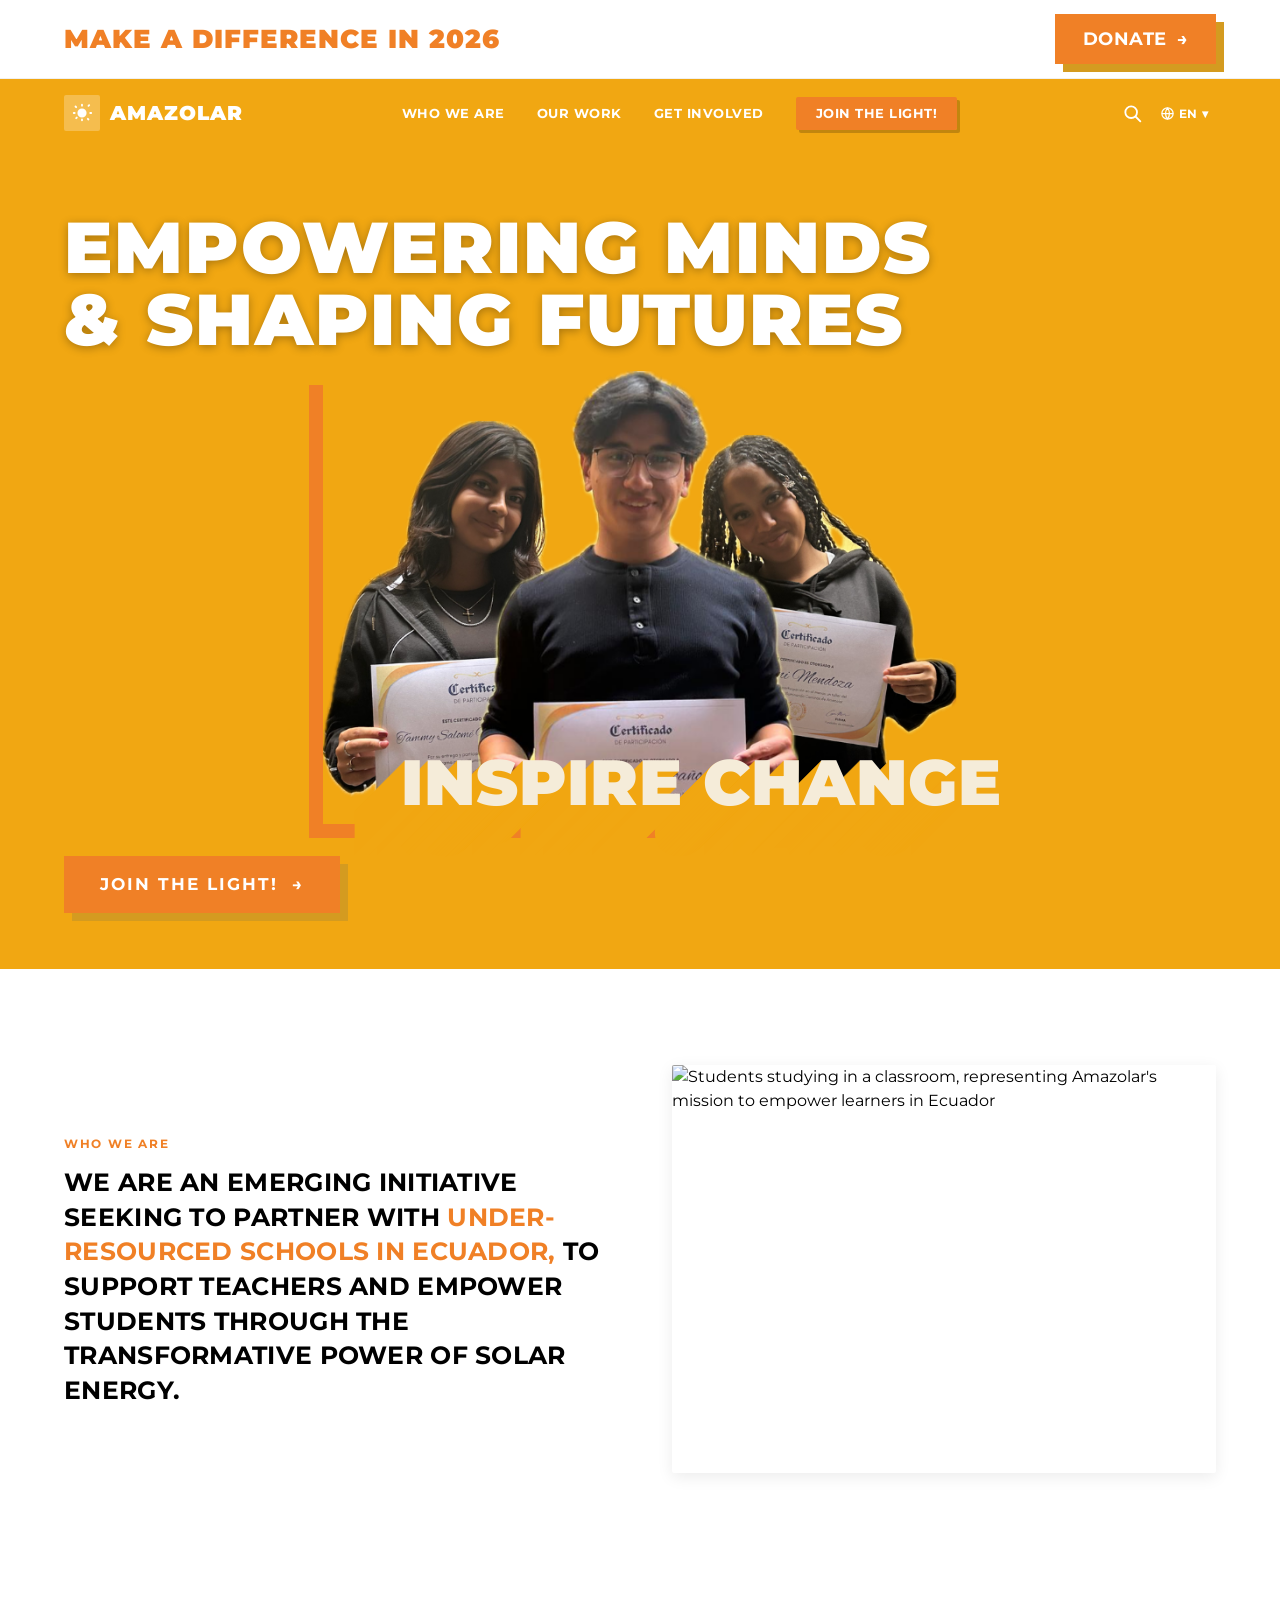
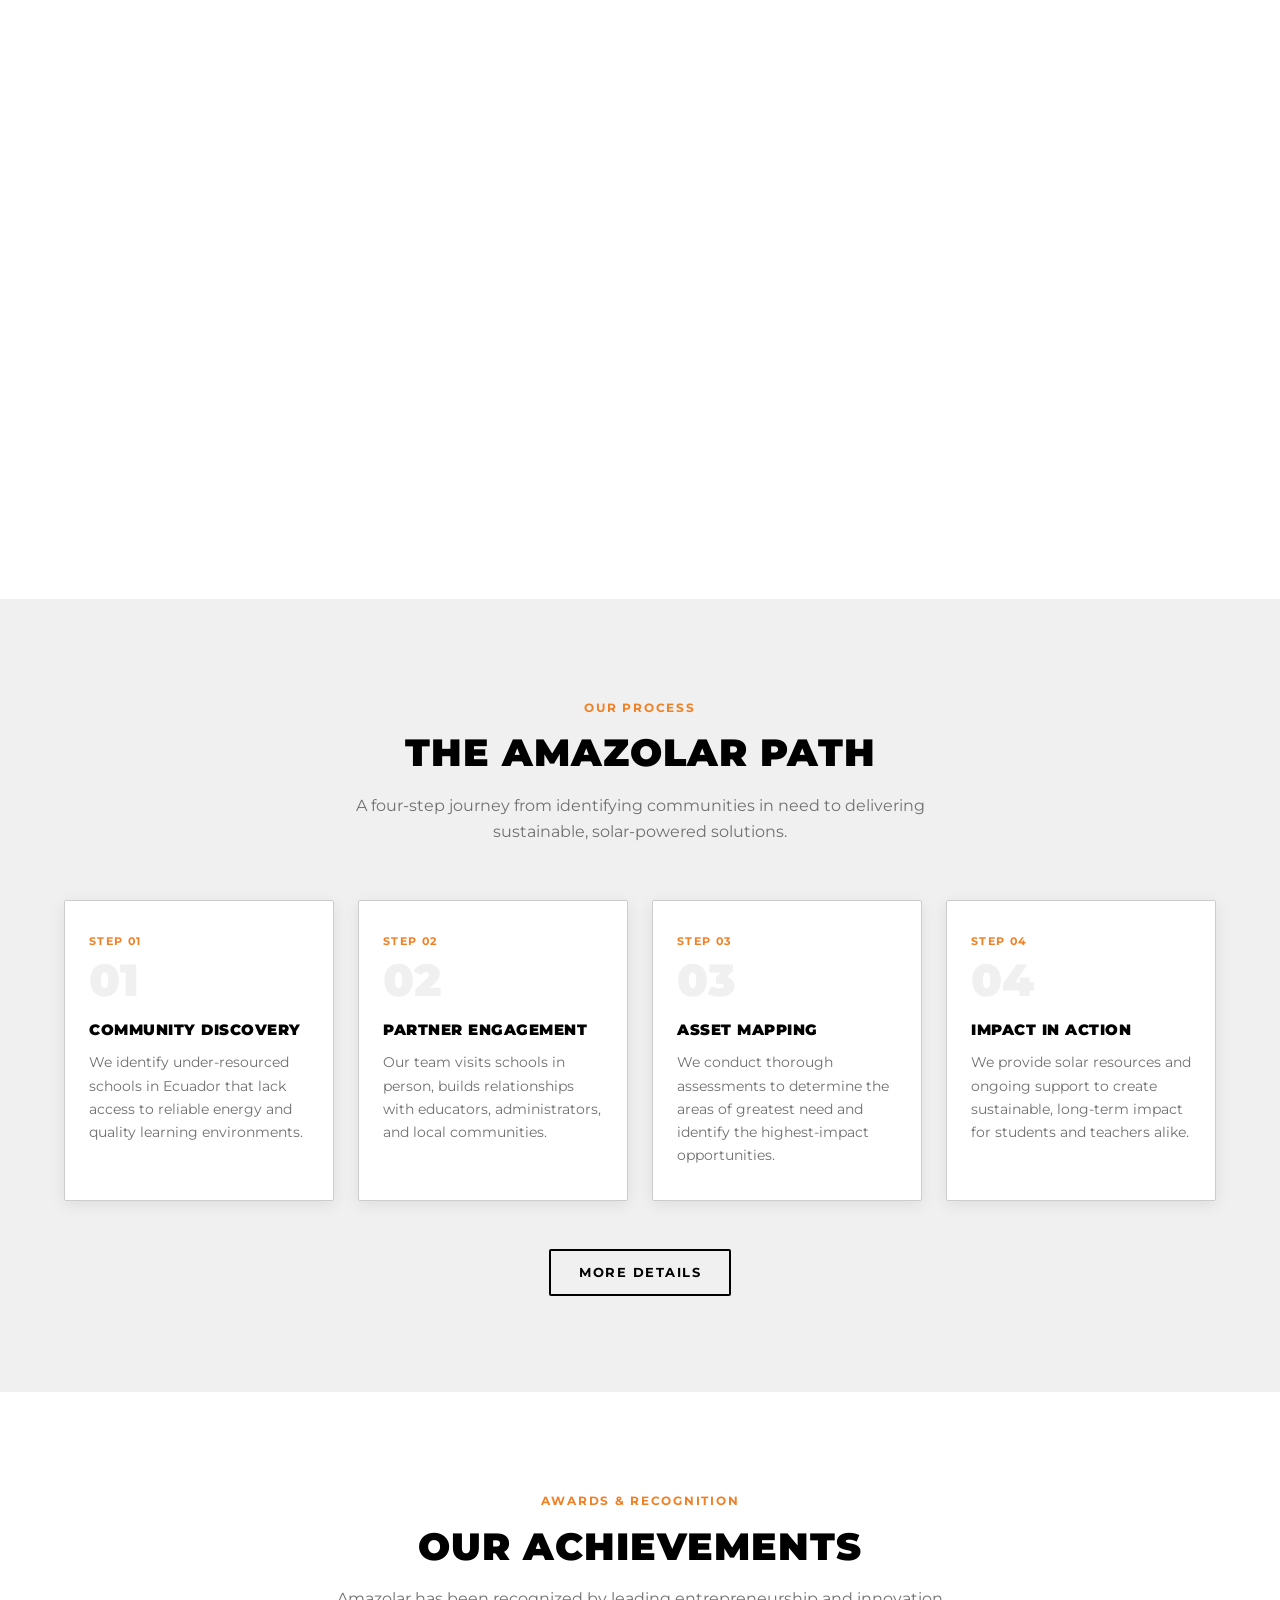
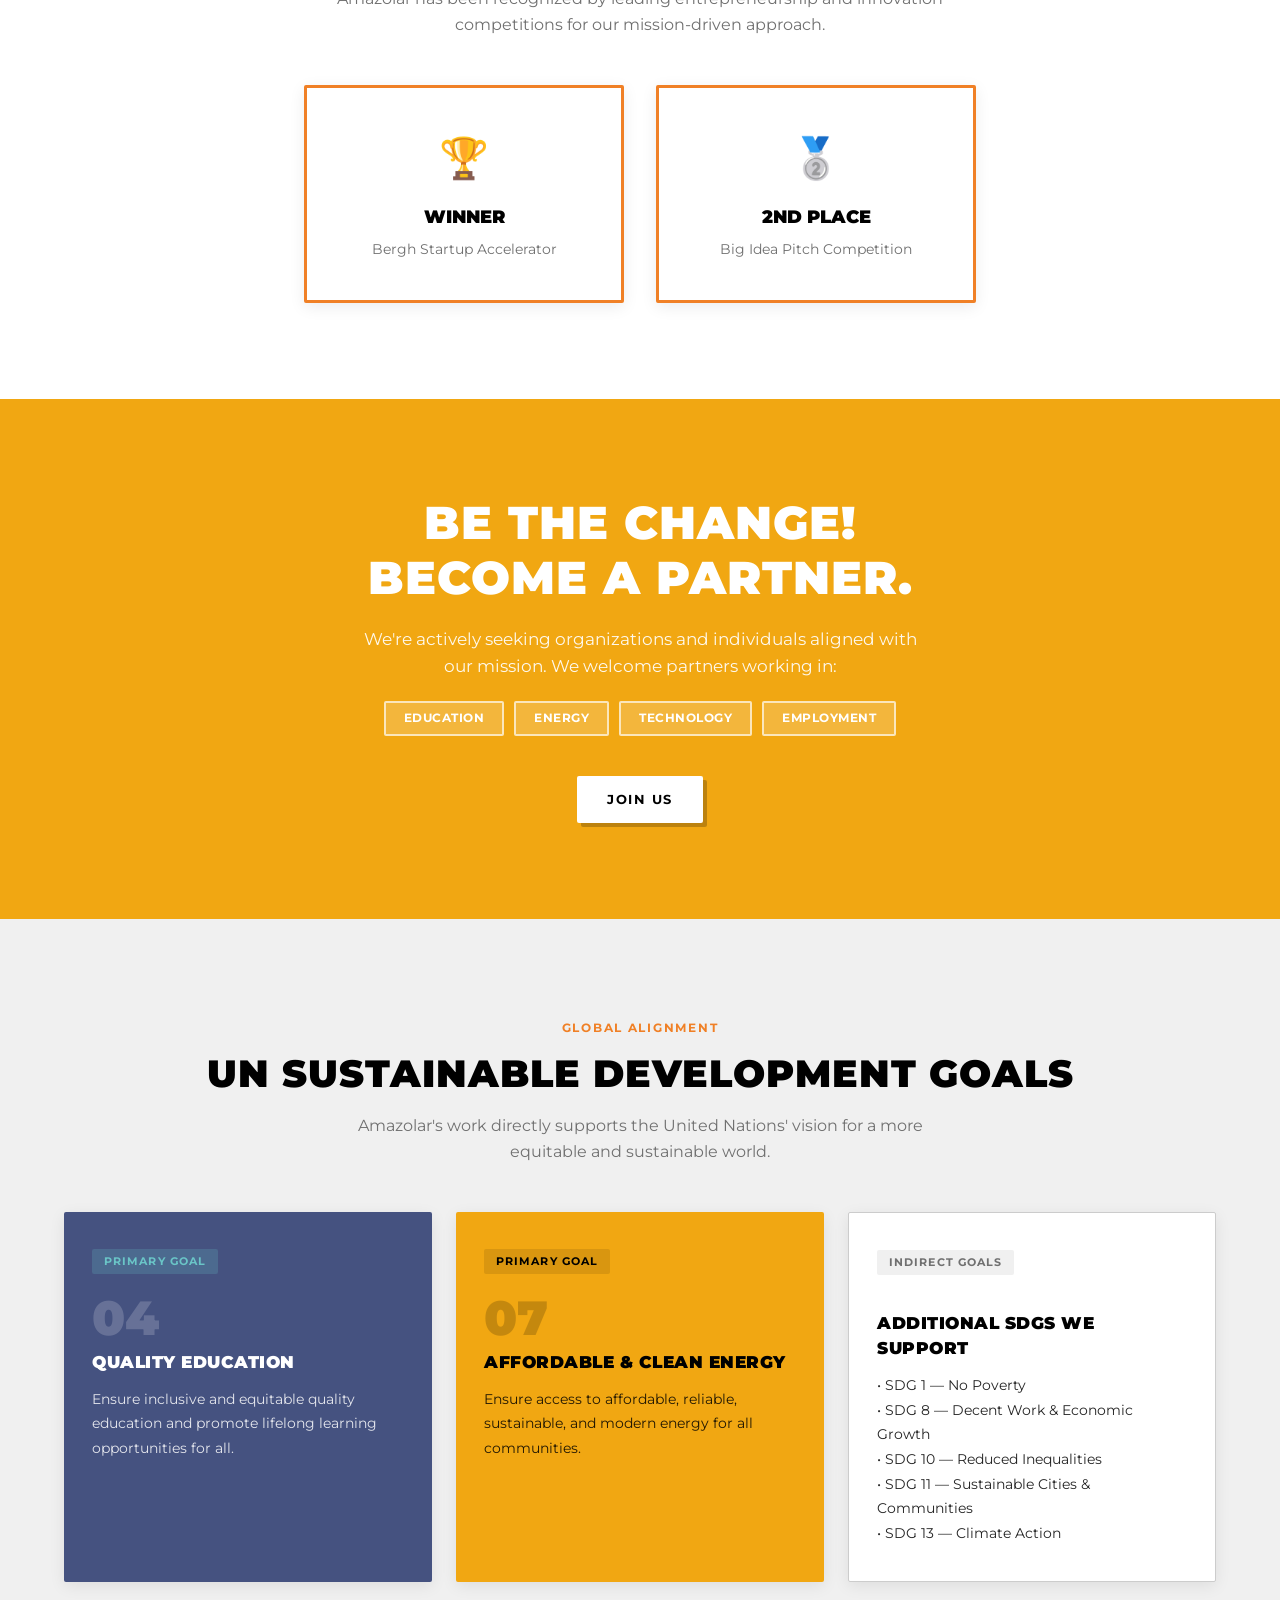
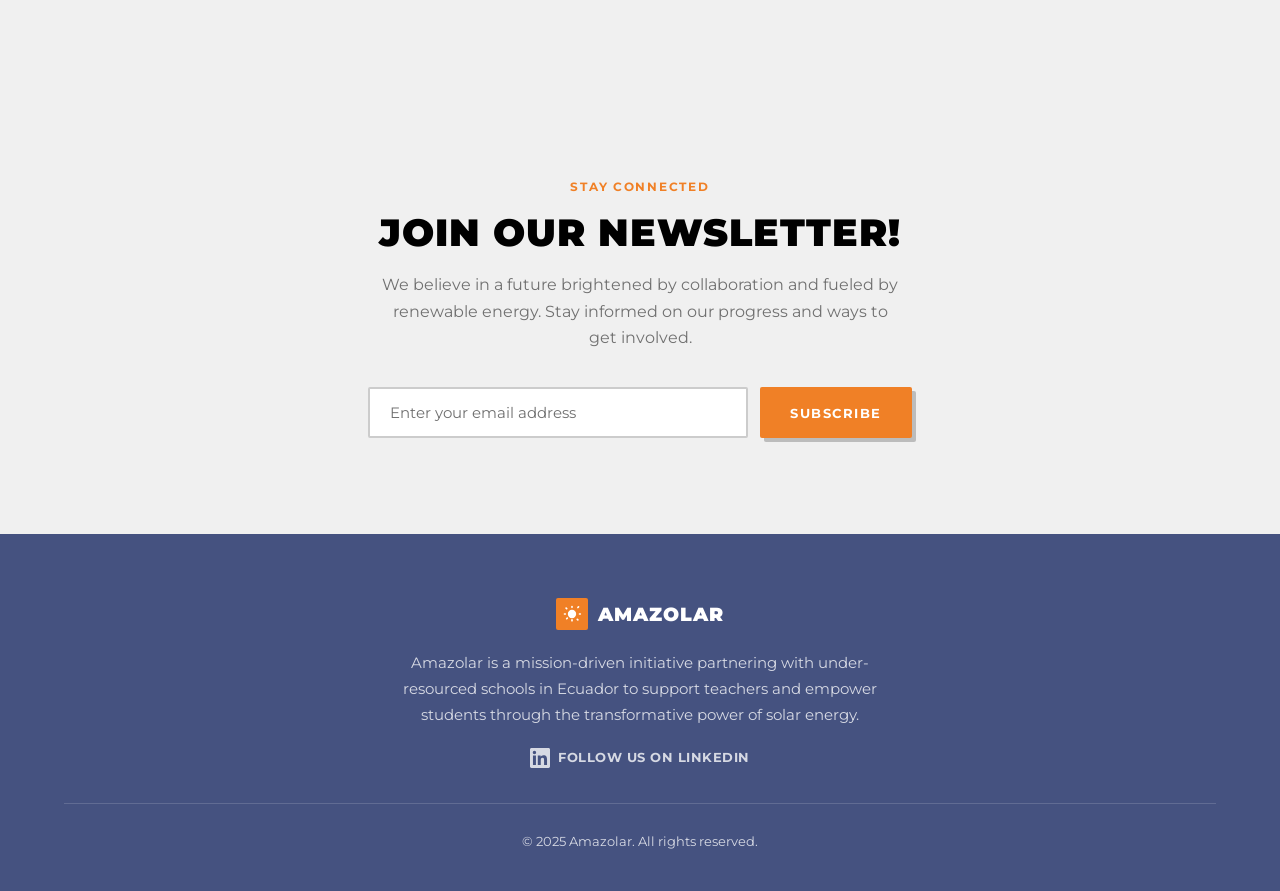
==== commit ae1144a3: "Move photo block shadow to bottom-left; enlarge and reposition INSPIRE CHANGE text" ====
--- a/index.html
+++ b/index.html
@@ -263,7 +263,7 @@
       aspect-ratio: 7 / 5;
       overflow: visible;
       border-radius: 0;
-      box-shadow: 14px 14px 0 0 var(--orange);
+      box-shadow: -14px 14px 0 0 var(--orange);
       display: block;
       z-index: 2;
     }
@@ -294,8 +294,8 @@
 
     .photo-band {
       position: absolute;
-      right: -10px;
-      bottom: -8px;
+      right: -45px;
+      bottom: 10px;
       margin: 0; padding: 0;
       background: transparent;
       text-align: right;
@@ -308,7 +308,7 @@
       text-transform: uppercase;
       letter-spacing: 1px;
       line-height: 1;
-      font-size: clamp(1.6rem, 5vw, 3.2rem);
+      font-size: clamp(2rem, 6vw, 4rem);
       color: #f5ecd9;
       text-shadow:
         -1px 1px 0 #f1a712, -2px 2px 0 #f1a712, -3px 3px 0 #f1a712, -4px 4px 0 #f1a712,
@@ -328,7 +328,7 @@
 
     @media (max-width: 700px) {
       .hero { padding-top: 48px; }
-      .hero__slides { width: 90%; box-shadow: 8px 8px 0 0 var(--orange); }
+      .hero__slides { width: 90%; box-shadow: -8px 8px 0 0 var(--orange); }
       .hero__cta-row { padding: 24px 0 40px; }
     }
 
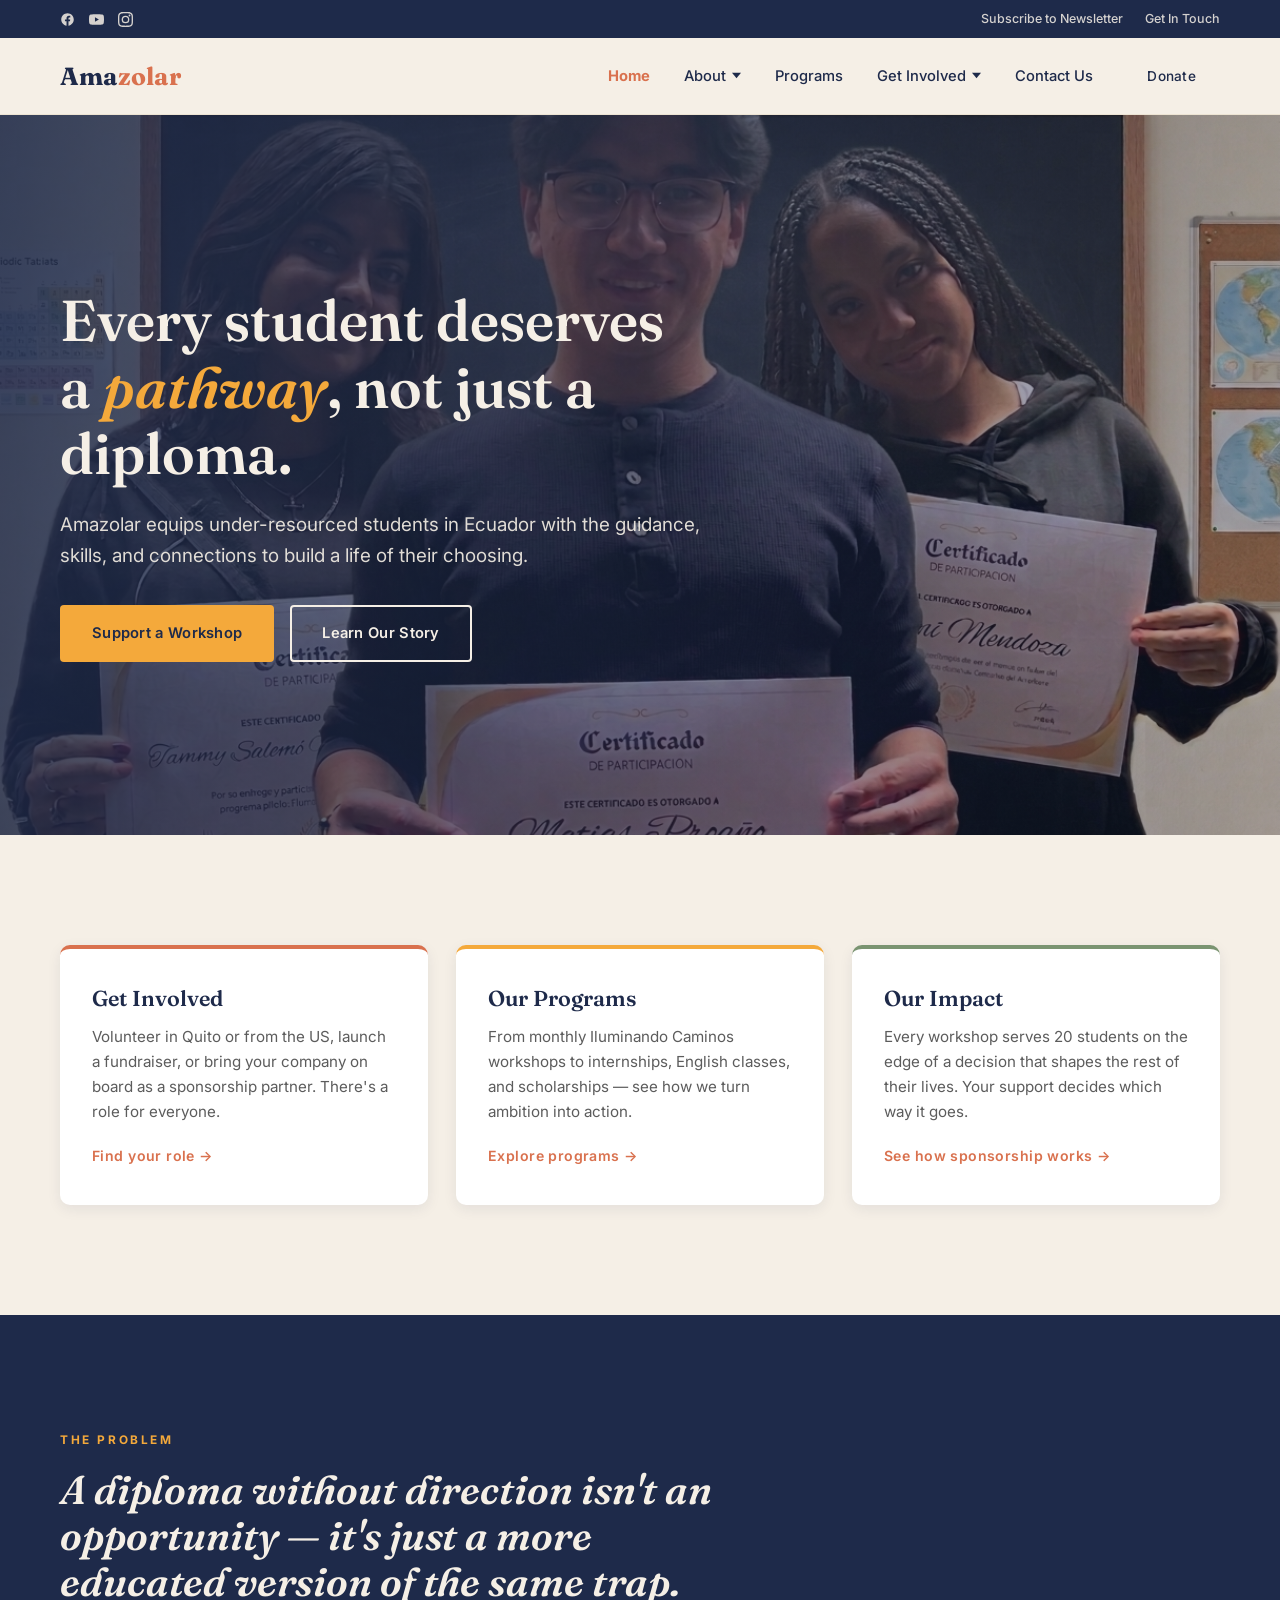
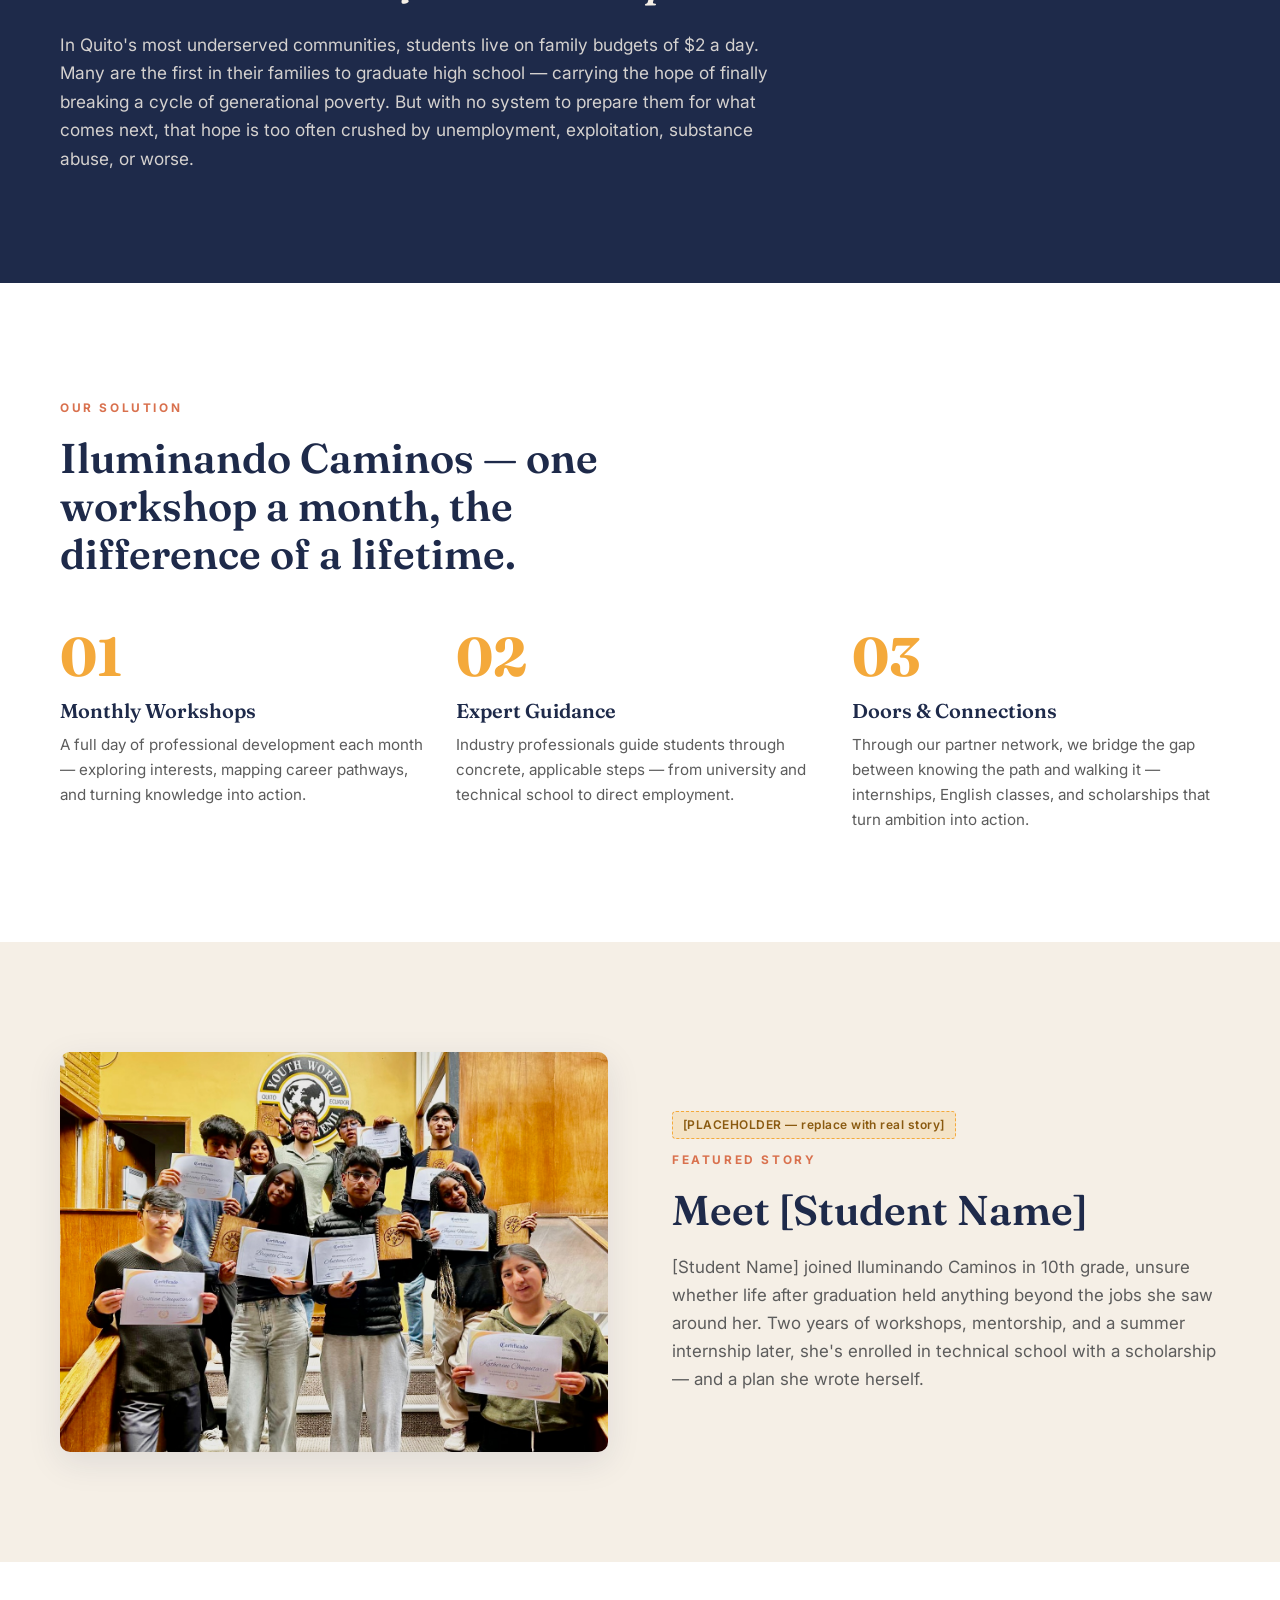
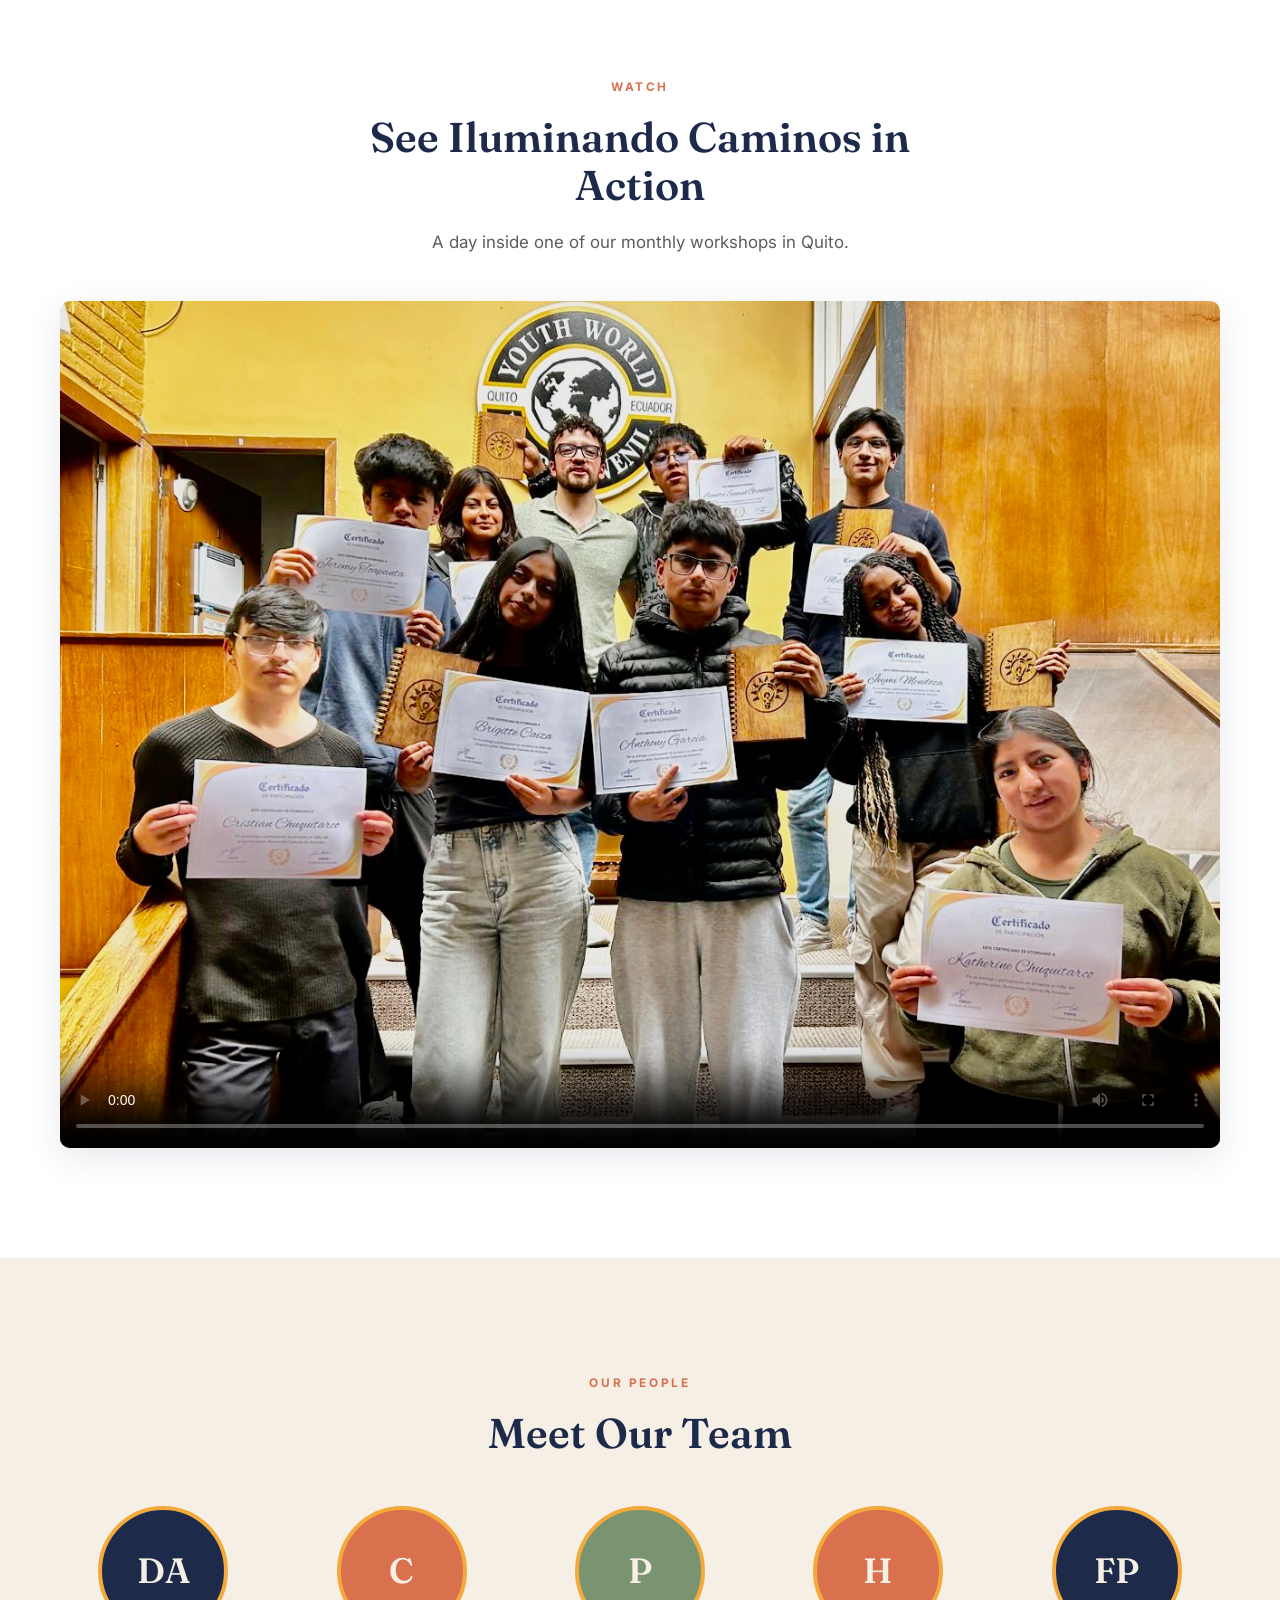
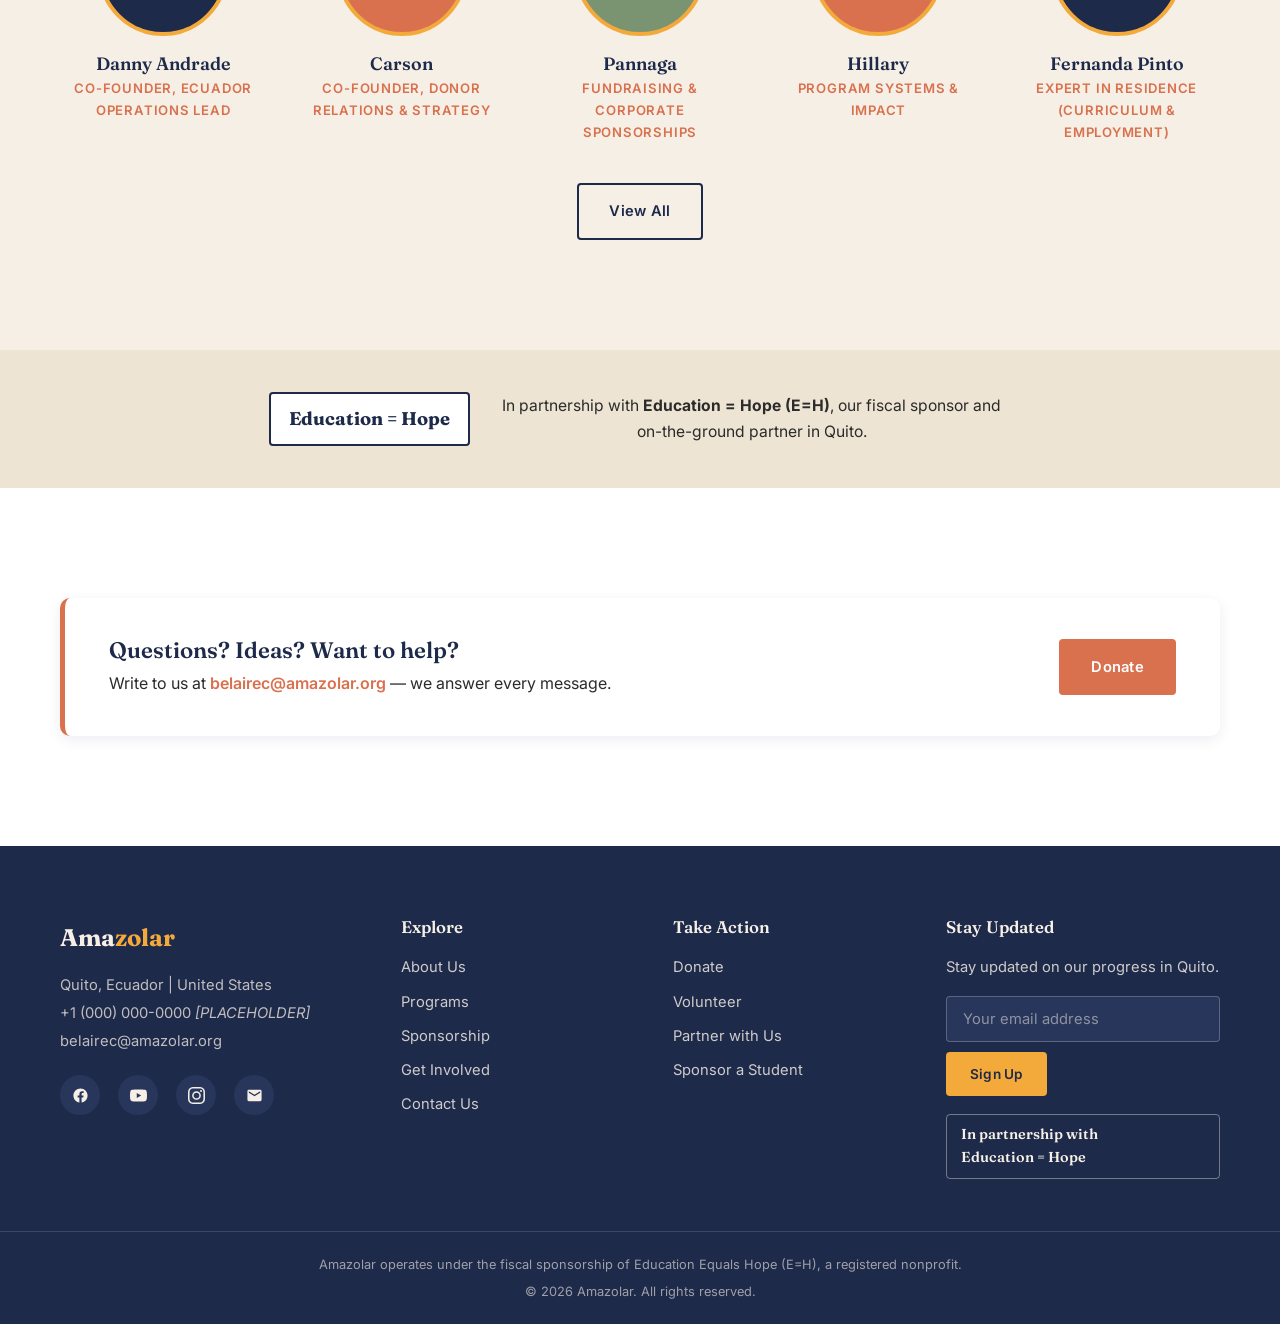
==== commit 336002e8: "Rebuild site structure with full page set on redesign1 Co-Authored-By: Claude Fable 5 <noreply@anthr" ====
--- a/index.html
+++ b/index.html
@@ -1,943 +1,191 @@
 <!DOCTYPE html>
 <html lang="en">
 <head>
-  <meta charset="UTF-8" />
-  <meta name="viewport" content="width=device-width, initial-scale=1.0" />
-  <title>Amazolar – Empowering Ecuador's Schools Through Solar Energy</title>
-
+  <meta charset="UTF-8">
+  <meta name="viewport" content="width=device-width, initial-scale=1.0">
+  <title>Amazolar — Every Student Deserves a Pathway</title>
+  <meta name="description" content="Amazolar equips under-resourced students in Ecuador with the guidance, skills, and connections to build a life of their choosing.">
   <link rel="preconnect" href="https://fonts.googleapis.com">
   <link rel="preconnect" href="https://fonts.gstatic.com" crossorigin>
-  <link href="https://fonts.googleapis.com/css2?family=Montserrat:wght@400;700;900&display=swap" rel="stylesheet">
+  <link href="https://fonts.googleapis.com/css2?family=Fraunces:ital,opsz,wght@0,9..144,400..700;1,9..144,400..700&family=Inter:wght@400;500;600;700&display=swap" rel="stylesheet">
+  <link rel="stylesheet" href="styles.css">
+</head>
+<body data-page="home">
 
-  <style>
-    /* ============================================================
-       CSS VARIABLES – bold editorial palette
-    ============================================================ */
-    :root {
-      --orange:     #f08026;
-      --gold:       #f1a712;
-      --navy:       #455280;
-      --teal:       #6ac5c7;
-      --red:        #d41f00;
-      --white:      #ffffff;
-      --black:      #000000;
-      --gray:       #707070;
-      --gray-light: #cccccc;
-      --off-white:  #f0f0f0;
+<div id="site-header"></div>
 
-      --font:         'Montserrat', sans-serif;
-      --font-heading: 'Montserrat', sans-serif;
-      --radius:       2px;
-      --shadow:       0 4px 16px rgba(0,0,0,0.08);
-      --shadow-btn:   4px 4px 0 rgba(0,0,0,0.22);
-      --transition:   0.2s ease;
-    }
+<main>
 
-    /* ============================================================
-       RESET & BASE
-    ============================================================ */
-    *, *::before, *::after { box-sizing: border-box; margin: 0; padding: 0; }
-    html { scroll-behavior: smooth; font-size: 16px; }
-    body { font-family: var(--font); color: var(--black); background: var(--white); line-height: 1.5; }
-    img  { display: block; max-width: 100%; border-radius: var(--radius); }
-    a    { text-decoration: none; color: inherit; }
-
-    /* ============================================================
-       UTILITIES
-    ============================================================ */
-    .container { width: 90%; max-width: 1160px; margin: 0 auto; }
-    .section { padding: 96px 0; }
-    .section--gray { background: var(--off-white); }
-
-    .section-label {
-      display: inline-block;
-      font-size: 0.72rem;
-      font-weight: 700;
-      letter-spacing: 0.15em;
-      text-transform: uppercase;
-      color: var(--orange);
-      margin-bottom: 12px;
-    }
-
-    .section-heading {
-      font-family: var(--font-heading);
-      font-size: clamp(1.8rem, 4vw, 38px);
-      font-weight: 900;
-      color: var(--black);
-      line-height: 1.25;
-      letter-spacing: 1px;
-      text-transform: uppercase;
-      margin-bottom: 16px;
-    }
-
-    .section-sub { font-size: 1rem; color: var(--gray); max-width: 620px; line-height: 1.6; }
-
-    /* ── Buttons ── */
-    .btn {
-      display: inline-block;
-      padding: 12px 28px;
-      border-radius: var(--radius);
-      font-family: var(--font);
-      font-weight: 700;
-      font-size: 0.82rem;
-      letter-spacing: 1.5px;
-      text-transform: uppercase;
-      cursor: pointer;
-      border: 2px solid transparent;
-      transition: background var(--transition), color var(--transition), box-shadow var(--transition);
-    }
-
-    .btn-primary {
-      background: var(--orange);
-      color: var(--white);
-      box-shadow: var(--shadow-btn);
-    }
-    .btn-primary:hover { background: var(--red); box-shadow: 2px 2px 0 rgba(0,0,0,0.22); }
-
-    .btn-hero-cta {
-      background: var(--orange);
-      color: var(--white);
-      font-size: 1rem;
-      padding: 18px 44px;
-      letter-spacing: 2px;
-      box-shadow: 5px 5px 0 rgba(0,0,0,0.28);
-    }
-    .btn-hero-cta:hover { background: var(--red); box-shadow: 2px 2px 0 rgba(0,0,0,0.28); }
-
-    .btn-outline {
-      background: transparent;
-      color: var(--black);
-      border-color: var(--black);
-    }
-    .btn-outline:hover { background: var(--black); color: var(--white); }
-
-    .btn-white {
-      background: var(--white);
-      color: var(--black);
-      box-shadow: var(--shadow-btn);
-    }
-    .btn-white:hover { background: var(--off-white); box-shadow: 2px 2px 0 rgba(0,0,0,0.22); }
-
-    /* ============================================================
-       NAVBAR
-    ============================================================ */
-    .navbar {
-      position: sticky; top: 0; z-index: 1000;
-      background: var(--gold);
-    }
-    .navbar__inner { display: flex; align-items: center; justify-content: space-between; height: 68px; }
-
-    .navbar__logo {
-      display: flex; align-items: center; gap: 10px;
-      font-family: var(--font-heading); font-size: 1.25rem; font-weight: 900;
-      color: var(--white); letter-spacing: 1px; text-transform: uppercase;
-    }
-    .navbar__logo-icon {
-      width: 36px; height: 36px; background: rgba(255,255,255,0.25);
-      border-radius: var(--radius); display: flex; align-items: center; justify-content: center;
-    }
-    .navbar__logo-icon svg { width: 22px; height: 22px; fill: var(--white); }
-
-    .navbar__links { display: flex; align-items: center; gap: 32px; list-style: none; }
-    .navbar__links a {
-      font-size: 0.8rem; font-weight: 700; letter-spacing: 0.5px; text-transform: uppercase;
-      color: var(--white); transition: opacity var(--transition);
-    }
-    .navbar__links a:hover { opacity: 0.72; }
-    .navbar__links .nav-cta a {
-      background: var(--orange); color: var(--white);
-      padding: 9px 20px; border-radius: var(--radius);
-      box-shadow: 3px 3px 0 rgba(0,0,0,0.2); opacity: 1;
-    }
-    .navbar__links .nav-cta a:hover { background: var(--red); box-shadow: none; opacity: 1; }
-
-    /* nav right-side utilities */
-    .navbar__utils { display: flex; align-items: center; gap: 4px; }
-
-    /* search */
-    .nav-search { display: flex; align-items: center; position: relative; }
-    .nav-search__btn {
-      background: none; border: none; cursor: pointer; color: var(--white);
-      padding: 6px; display: flex; align-items: center; transition: opacity var(--transition);
-    }
-    .nav-search__btn:hover { opacity: 0.72; }
-    .nav-search__btn svg { width: 20px; height: 20px; fill: none; stroke: currentColor; stroke-width: 2.2; stroke-linecap: round; stroke-linejoin: round; }
-    .nav-search__input {
-      width: 0; overflow: hidden; opacity: 0; border: none; background: transparent;
-      color: var(--white); font-family: var(--font); font-size: 0.9rem; padding: 0;
-      outline: none; border-bottom: 2px solid rgba(255,255,255,0.6);
-      transition: width 0.25s ease, opacity 0.25s ease, padding 0.25s ease;
-    }
-    .nav-search__input::placeholder { color: rgba(255,255,255,0.7); }
-    .nav-search.open .nav-search__input { width: 160px; opacity: 1; padding: 4px 8px; }
-    .nav-search__no-results {
-      display: none; position: absolute; top: calc(100% + 4px); left: 0;
-      background: var(--white); color: var(--red);
-      font-size: 0.75rem; font-weight: 700; padding: 4px 10px; white-space: nowrap;
-      box-shadow: var(--shadow);
-    }
-    .nav-search__no-results.visible { display: block; }
-
-    /* language picker */
-    .nav-lang { position: relative; }
-    .nav-lang__btn {
-      background: none; border: none; cursor: pointer; color: var(--white);
-      font-family: var(--font); font-size: 0.75rem; font-weight: 700;
-      text-transform: uppercase; letter-spacing: 0.5px;
-      display: flex; align-items: center; gap: 4px; padding: 6px 8px;
-      transition: opacity var(--transition);
-    }
-    .nav-lang__btn:hover { opacity: 0.72; }
-    .nav-lang__btn .globe-icon { width: 15px; height: 15px; fill: none; stroke: currentColor; stroke-width: 2; flex-shrink: 0; }
-    .nav-lang__dropdown {
-      display: none; position: absolute; top: calc(100% + 4px); right: 0;
-      background: var(--white); border: 1px solid var(--gray-light);
-      list-style: none; min-width: 72px; box-shadow: var(--shadow); z-index: 200;
-    }
-    .nav-lang.open .nav-lang__dropdown { display: block; }
-    .nav-lang__dropdown li button {
-      display: block; width: 100%; text-align: left; background: none; border: none; cursor: pointer;
-      font-family: var(--font); font-size: 0.82rem; font-weight: 700;
-      text-transform: uppercase; letter-spacing: 0.5px;
-      padding: 10px 16px; color: var(--black); transition: background var(--transition);
-    }
-    .nav-lang__dropdown li button:hover { background: var(--off-white); }
-
-    .navbar__toggle { display: none; flex-direction: column; gap: 5px; background: none; border: none; cursor: pointer; padding: 4px; }
-    .navbar__toggle span { display: block; width: 24px; height: 2px; background: var(--white); border-radius: 2px; transition: all var(--transition); }
-
-    /* ============================================================
-       HERO
-    ============================================================ */
-    .hero {
-      position: relative; overflow: hidden;
-      background: var(--gold); color: var(--white);
-      text-align: left; padding-top: 64px;
-    }
-    .hero .container { position: relative; z-index: 2; }
-
-    .hero__headline {
-      font-family: var(--font-heading);
-      font-size: clamp(2.2rem, 6vw, 4.5rem);
-      font-weight: 900;
-      line-height: 1;
-      letter-spacing: 2px;
-      text-transform: uppercase;
-      color: var(--white);
-      text-shadow: 0 2px 10px rgba(0,0,0,0.3);
-      position: relative; z-index: 3;
-      margin-bottom: 16px; padding-bottom: 0;
-    }
-
-    .hero__cta {
-      display: inline-flex;
-      align-items: center;
-      gap: 12px;
-      background: var(--orange);
-      color: var(--white);
-      font-family: var(--font);
-      font-weight: 700;
-      text-transform: uppercase;
-      letter-spacing: 2px;
-      font-size: 1.05rem;
-      padding: 16px 36px;
-      text-decoration: none;
-      border-radius: 0;
-      box-shadow: 8px 8px 0 0 #d49b20;
-      transition: transform 0.15s ease, box-shadow 0.15s ease;
-    }
-    .hero__cta:hover {
-      transform: translate(2px, 2px);
-      box-shadow: 4px 4px 0 0 #d49b20;
-    }
-
-    .hero__cta-row {
-      padding: 32px 0 56px;
-      position: relative; z-index: 3;
-    }
-
-    .hero__slides {
-      position: relative;
-      width: 55%;
-      margin: 0 auto;
-      aspect-ratio: 7 / 5;
-      overflow: visible;
-      border-radius: 0;
-      box-shadow: -14px 14px 0 0 var(--orange);
-      display: block;
-      z-index: 2;
-    }
-
-    /* clip images to the box even though the container is overflow: visible */
-    .hero__slides::before {
-      content: '';
-      position: absolute;
-      inset: 0;
-      z-index: 1;
-      pointer-events: none;
-    }
-
-    .hero__slides img {
-      position: absolute;
-      inset: 0;
-      width: 100%;
-      height: 100%;
-      object-fit: cover;
-      object-position: center top;
-      border-radius: 0 !important;
-      opacity: 0;
-      transition: opacity 0.8s ease;
-      overflow: hidden;
-    }
-
-    .hero__slides img.active { opacity: 1; }
-
-    .photo-band {
-      position: absolute;
-      right: -45px;
-      bottom: 10px;
-      margin: 0; padding: 0;
-      background: transparent;
-      text-align: right;
-      z-index: 4;
-    }
-    .photo-band span {
-      white-space: nowrap;
-      font-family: 'Montserrat', sans-serif;
-      font-weight: 900;
-      text-transform: uppercase;
-      letter-spacing: 1px;
-      line-height: 1;
-      font-size: clamp(2rem, 6vw, 4rem);
-      color: #f5ecd9;
-      text-shadow:
-        -1px 1px 0 #f1a712, -2px 2px 0 #f1a712, -3px 3px 0 #f1a712, -4px 4px 0 #f1a712,
-        -5px 5px 0 #f1a712, -6px 6px 0 #f1a712, -7px 7px 0 #f1a712, -8px 8px 0 #f1a712,
-        -9px 9px 0 #f1a712, -10px 10px 0 #f1a712, -11px 11px 0 #f1a712, -12px 12px 0 #f1a712,
-        -13px 13px 0 #f1a712, -14px 14px 0 #f1a712, -15px 15px 0 #f1a712, -16px 16px 0 #f1a712,
-        -17px 17px 0 #f1a712, -18px 18px 0 #f1a712, -19px 19px 0 #f1a712, -20px 20px 0 #f1a712,
-        -21px 21px 0 #f1a712, -22px 22px 0 #f1a712, -23px 23px 0 #f1a712, -24px 24px 0 #f1a712,
-        -25px 25px 0 #f1a712, -26px 26px 0 #f1a712, -27px 27px 0 #f1a712, -28px 28px 0 #f1a712,
-        -29px 29px 0 #f1a712, -30px 30px 0 #f1a712, -31px 31px 0 #f1a712, -32px 32px 0 #f1a712,
-        -33px 33px 0 #f1a712, -34px 34px 0 #f1a712, -35px 35px 0 #f1a712, -36px 36px 0 #f1a712,
-        -37px 37px 0 #f1a712, -38px 38px 0 #f1a712, -39px 39px 0 #f1a712, -40px 40px 0 #f1a712,
-        -41px 41px 0 #f1a712, -42px 42px 0 #f1a712, -43px 43px 0 #f1a712, -44px 44px 0 #f1a712,
-        -45px 45px 0 #f1a712, -46px 46px 0 #f1a712, -47px 47px 0 #f1a712, -48px 48px 0 #f1a712,
-        -49px 49px 0 #f1a712, -50px 50px 0 #f1a712;
-    }
-
-    @media (max-width: 700px) {
-      .hero { padding-top: 48px; }
-      .hero__slides { width: 90%; box-shadow: -8px 8px 0 0 var(--orange); }
-      .hero__cta-row { padding: 24px 0 40px; }
-    }
-
-    /* ============================================================
-       VIDEO BAND
-    ============================================================ */
-    .video-band { width: 100%; overflow: hidden; line-height: 0; }
-    .video-band video {
-      width: 100%; height: 70vh; max-height: 70vh;
-      object-fit: cover; display: block;
-    }
-
-    /* ============================================================
-       WHAT IS AMAZOLAR?
-    ============================================================ */
-    .about-grid { display: grid; grid-template-columns: 1fr 1fr; gap: 64px; align-items: center; }
-    .about__quote {
-      font-family: var(--font-heading);
-      font-size: clamp(1.2rem, 2.2vw, 1.55rem);
-      font-weight: 700;
-      color: var(--black);
-      line-height: 1.4;
-      letter-spacing: 0.3px;
-      text-transform: uppercase;
-    }
-    .about__quote span { color: var(--orange); }
-    .about__img { width: 100%; aspect-ratio: 4/3; object-fit: cover; border-radius: var(--radius); box-shadow: var(--shadow); }
-
-    /* ============================================================
-       THE AMAZOLAR PATH
-    ============================================================ */
-    .path { text-align: center; }
-    .path__header { margin-bottom: 56px; }
-    .path__header .section-sub { margin: 0 auto; }
-    .path__cards { display: grid; grid-template-columns: repeat(4, 1fr); gap: 24px; margin-bottom: 48px; }
-
-    .path-card {
-      background: var(--white); border: 1px solid var(--gray-light);
-      border-radius: var(--radius); padding: 32px 24px; text-align: left;
-      box-shadow: var(--shadow); transition: transform var(--transition), box-shadow var(--transition);
-    }
-    .path-card:hover { transform: translateY(-4px); box-shadow: 0 8px 28px rgba(0,0,0,0.1); }
-    .path-card__step { font-size: 0.7rem; font-weight: 700; letter-spacing: 0.12em; text-transform: uppercase; color: var(--orange); margin-bottom: 8px; }
-    .path-card__num {
-      font-size: 2.8rem; font-weight: 900; font-family: var(--font-heading);
-      color: var(--off-white); line-height: 1; margin-bottom: 16px;
-    }
-    .path-card__title { font-size: 0.95rem; font-weight: 900; color: var(--black); margin-bottom: 10px; text-transform: uppercase; letter-spacing: 0.5px; }
-    .path-card__desc { font-size: 0.88rem; color: var(--gray); line-height: 1.65; }
-
-    /* ============================================================
-       RECOGNITIONS
-    ============================================================ */
-    .recognitions { text-align: center; }
-    .recognitions__cards { display: flex; justify-content: center; gap: 32px; margin-top: 48px; flex-wrap: wrap; }
-    .award-card {
-      background: var(--white); border: 3px solid var(--orange);
-      border-radius: var(--radius); padding: 40px 48px; max-width: 320px; width: 100%;
-      box-shadow: var(--shadow); transition: transform var(--transition), box-shadow var(--transition);
-    }
-    .award-card:hover { transform: translateY(-4px); box-shadow: 6px 6px 0 var(--orange); }
-    .award-card__icon { font-size: 2.5rem; margin-bottom: 16px; }
-    .award-card__title { font-size: 1.1rem; font-weight: 900; color: var(--black); margin-bottom: 8px; text-transform: uppercase; }
-    .award-card__sub { font-size: 0.9rem; color: var(--gray); }
-
-    /* ============================================================
-       BECOME A PARTNER – gold banner
-    ============================================================ */
-    .partner-banner {
-      background: var(--gold); color: var(--white);
-      padding: 96px 0; text-align: center;
-    }
-    .partner-banner__heading {
-      font-family: var(--font-heading);
-      font-size: clamp(2rem, 4.5vw, 46px);
-      font-weight: 900; letter-spacing: 1px;
-      text-transform: uppercase; line-height: 1.2;
-      margin-bottom: 20px; color: var(--white);
-    }
-    .partner-banner__sub { font-size: 1.05rem; color: rgba(255,255,255,0.92); max-width: 580px; margin: 0 auto 20px; line-height: 1.65; }
-    .partner-banner__tags { display: flex; justify-content: center; flex-wrap: wrap; gap: 10px; margin-bottom: 40px; }
-    .tag {
-      background: rgba(255,255,255,0.18); border: 2px solid rgba(255,255,255,0.65);
-      color: var(--white); font-size: 0.78rem; font-weight: 700;
-      padding: 6px 18px; border-radius: var(--radius); text-transform: uppercase; letter-spacing: 0.5px;
-    }
-
-    /* ============================================================
-       UN SUSTAINABLE DEVELOPMENT GOALS
-    ============================================================ */
-    .sdg { text-align: center; }
-    .sdg__header { margin-bottom: 48px; }
-    .sdg__header .section-sub { margin: 0 auto; }
-    .sdg__cards { display: grid; grid-template-columns: repeat(3, 1fr); gap: 24px; }
-
-    .sdg-card { border-radius: var(--radius); padding: 36px 28px; text-align: left; box-shadow: var(--shadow); }
-    .sdg-card--primary   { background: var(--navy); color: var(--white); }
-    .sdg-card--secondary { background: var(--gold); color: var(--black); }
-    .sdg-card--indirect  { background: var(--white); color: var(--black); border: 1px solid var(--gray-light); }
-
-    .sdg-card__badge { display: inline-block; font-size: 0.68rem; font-weight: 700; letter-spacing: 0.1em; text-transform: uppercase; padding: 4px 12px; border-radius: var(--radius); margin-bottom: 20px; }
-    .sdg-card--primary   .sdg-card__badge { background: rgba(106,197,199,0.2); color: var(--teal); }
-    .sdg-card--secondary .sdg-card__badge { background: rgba(0,0,0,0.1); color: var(--black); }
-    .sdg-card--indirect  .sdg-card__badge { background: var(--off-white); color: var(--gray); }
-
-    .sdg-card__num { font-size: 3rem; font-weight: 900; font-family: var(--font-heading); line-height: 1; margin-bottom: 8px; opacity: 0.18; }
-    .sdg-card__title { font-family: var(--font-heading); font-size: 1.05rem; font-weight: 900; margin-bottom: 12px; text-transform: uppercase; letter-spacing: 0.5px; }
-    .sdg-card__desc { font-size: 0.88rem; opacity: 0.85; line-height: 1.75; }
-
-    /* ============================================================
-       NEWSLETTER
-    ============================================================ */
-    .newsletter { text-align: center; background: var(--off-white); }
-    .newsletter__tagline { font-size: 1rem; color: var(--gray); max-width: 520px; margin: 0 auto 36px; line-height: 1.65; }
-    .newsletter__form { display: flex; justify-content: center; gap: 12px; flex-wrap: wrap; }
-    .newsletter__input {
-      flex: 1; min-width: 240px; max-width: 380px;
-      padding: 14px 20px; border: 2px solid var(--gray-light);
-      border-radius: var(--radius); font-size: 0.95rem; font-family: var(--font);
-      color: var(--black); background: var(--white); outline: none;
-      transition: border-color var(--transition);
-    }
-    .newsletter__input:focus { border-color: var(--orange); }
-    .newsletter__input::placeholder { color: var(--gray); }
-
-    /* ============================================================
-       FOOTER
-    ============================================================ */
-    .footer { background: var(--navy); color: rgba(255,255,255,0.78); padding: 64px 0 40px; }
-    .footer__inner { display: flex; flex-direction: column; align-items: center; text-align: center; gap: 20px; }
-    .footer__logo {
-      display: flex; align-items: center; gap: 10px;
-      font-family: var(--font-heading); font-size: 1.2rem; font-weight: 900;
-      color: var(--white); letter-spacing: 1px; text-transform: uppercase;
-    }
-    .footer__logo-icon { width: 32px; height: 32px; background: var(--orange); border-radius: var(--radius); display: flex; align-items: center; justify-content: center; }
-    .footer__logo-icon svg { width: 20px; height: 20px; fill: var(--white); }
-    .footer__mission { max-width: 520px; font-size: 0.95rem; line-height: 1.7; }
-    .footer__social a {
-      display: inline-flex; align-items: center; gap: 8px;
-      color: rgba(255,255,255,0.78); font-size: 0.82rem; font-weight: 700;
-      letter-spacing: 0.5px; text-transform: uppercase; transition: color var(--transition);
-    }
-    .footer__social a:hover { color: var(--white); }
-    .footer__social svg { width: 20px; height: 20px; fill: currentColor; }
-    .footer__divider { width: 100%; height: 1px; background: rgba(255,255,255,0.15); margin: 8px 0; }
-    .footer__copy { font-size: 0.8rem; }
-
-    /* ============================================================
-       TOP ACTION BAR
-    ============================================================ */
-    .action-bar {
-      background: #ffffff;
-      border-bottom: 1px solid #f0f0f0;
-    }
-    .action-bar__inner {
-      display: flex;
-      align-items: center;
-      justify-content: space-between;
-      gap: 24px;
-      padding: 14px 0;
-    }
-    .action-bar__msg {
-      font-family: 'Montserrat', sans-serif;
-      font-weight: 900;
-      text-transform: uppercase;
-      letter-spacing: 1px;
-      color: #f08026;
-      font-size: clamp(1rem, 2.2vw, 1.6rem);
-      margin: 0;
-      line-height: 1;
-    }
-    .action-bar__donate {
-      position: relative;
-      display: inline-flex;
-      align-items: center;
-      gap: 10px;
-      background: #f08026;
-      color: #ffffff;
-      font-family: 'Montserrat', sans-serif;
-      font-weight: 700;
-      text-transform: uppercase;
-      letter-spacing: 0.5px;
-      font-size: clamp(0.9rem, 1.5vw, 1.1rem);
-      padding: 12px 28px;
-      text-decoration: none;
-      box-shadow: 8px 8px 0 0 #d49b20;
-      transition: transform 0.15s ease, box-shadow 0.15s ease;
-      white-space: nowrap;
-    }
-    .action-bar__donate:hover {
-      transform: translate(2px, 2px);
-      box-shadow: 4px 4px 0 0 #d49b20;
-    }
-
-    @media (max-width: 600px) {
-      .action-bar__inner {
-        flex-wrap: wrap;
-        padding: 10px 0;
-        gap: 12px;
-      }
-      .action-bar__msg { font-size: 0.95rem; }
-      .action-bar__donate { font-size: 0.85rem; padding: 10px 20px; }
-    }
-
-    /* ============================================================
-       RESPONSIVE
-    ============================================================ */
-    @media (max-width: 900px) {
-      .path__cards { grid-template-columns: repeat(2, 1fr); }
-      .sdg__cards { grid-template-columns: 1fr 1fr; }
-      .about-grid { grid-template-columns: 1fr; gap: 40px; }
-    }
-
-    @media (max-width: 640px) {
-      .section { padding: 64px 0; }
-      .navbar__links { display: none; flex-direction: column; gap: 0; }
-      .navbar__links.open {
-        display: flex; position: absolute; top: 68px; left: 0; width: 100%;
-        background: var(--gold); border-bottom: 2px solid rgba(0,0,0,0.12); padding: 16px 0;
-      }
-      .navbar__links.open li { width: 100%; }
-      .navbar__links.open li a { display: block; padding: 12px 24px; font-size: 0.9rem; color: var(--white); opacity: 1; }
-      .navbar__links.open .nav-cta a { margin: 8px 24px; display: block; text-align: center; }
-      .navbar__toggle { display: flex; }
-      .navbar { position: relative; }
-      .path__cards { grid-template-columns: 1fr; }
-      .sdg__cards { grid-template-columns: 1fr; }
-      .recognitions__cards { flex-direction: column; align-items: center; }
-      /* hero responsive handled in dedicated block above */
-    }
-  </style>
-</head>
-<body>
-
-  <!-- TOP ACTION BAR -->
-  <div class="action-bar">
-    <div class="container action-bar__inner">
-      <p class="action-bar__msg">Make a difference in 2026</p>
-      <a href="/join" class="action-bar__donate">Donate <span aria-hidden="true">→</span></a>
+  <!-- 1 ── Hero -->
+  <section class="hero">
+    <div class="hero-slides" aria-hidden="true">
+      <div class="hero-slide is-active" style="background-image:url('students.png')"></div>
+      <div class="hero-slide" style="background-image:url('students2.jpg')"></div>
+      <div class="hero-slide" style="background-image:url('students3.jpg')"></div>
     </div>
-  </div>
-
-  <!-- NAVBAR -->
-  <nav class="navbar" role="navigation" aria-label="Main navigation">
-    <div class="container navbar__inner">
-      <a class="navbar__logo" href="#home" aria-label="Amazolar home">
-        <div class="navbar__logo-icon" aria-hidden="true">
-          <svg viewBox="0 0 24 24" xmlns="http://www.w3.org/2000/svg" aria-hidden="true">
-            <path d="M12 2a1 1 0 0 1 1 1v1a1 1 0 0 1-2 0V3a1 1 0 0 1 1-1zm0 16a1 1 0 0 1 1 1v1a1 1 0 0 1-2 0v-1a1 1 0 0 1 1-1zM4.22 4.22a1 1 0 0 1 1.42 0l.7.7a1 1 0 0 1-1.41 1.42l-.71-.71a1 1 0 0 1 0-1.41zm13.44 13.44a1 1 0 0 1 1.41 0l.71.71a1 1 0 0 1-1.41 1.41l-.71-.71a1 1 0 0 1 0-1.41zM2 12a1 1 0 0 1 1-1h1a1 1 0 0 1 0 2H3a1 1 0 0 1-1-1zm18 0a1 1 0 0 1 1-1h1a1 1 0 0 1 0 2h-1a1 1 0 0 1-1-1zM4.92 18.36a1 1 0 0 1 0-1.41l.7-.71a1 1 0 1 1 1.42 1.41l-.71.71a1 1 0 0 1-1.41 0zm13.44-13.44a1 1 0 0 1 0-1.41l.71-.71a1 1 0 1 1 1.41 1.41l-.71.71a1 1 0 0 1-1.41 0zM12 7a5 5 0 1 1 0 10A5 5 0 0 1 12 7z"/>
-          </svg>
-        </div>
-        Amazolar
-      </a>
-
-      <ul class="navbar__links" id="navLinks">
-        <li><a href="#about">Who We Are</a></li>
-        <li><a href="#recognitions">Our Work</a></li>
-        <li><a href="#partner">Get Involved</a></li>
-        <li class="nav-cta"><a href="/join">Join the Light!</a></li>
-      </ul>
-
-      <div class="navbar__utils">
-        <!-- Search -->
-        <div class="nav-search" id="navSearch">
-          <button class="nav-search__btn" id="navSearchBtn" aria-label="Search" aria-expanded="false">
-            <svg viewBox="0 0 24 24" aria-hidden="true">
-              <circle cx="11" cy="11" r="7"/><line x1="16.5" y1="16.5" x2="22" y2="22"/>
-            </svg>
-          </button>
-          <input class="nav-search__input" id="navSearchInput" type="text" placeholder="Search…" aria-label="Search site" />
-          <span class="nav-search__no-results" id="navSearchNoResults" aria-live="polite"></span>
-        </div>
-
-        <!-- Language -->
-        <div class="nav-lang" id="navLang">
-          <button class="nav-lang__btn" id="navLangBtn" aria-haspopup="listbox" aria-expanded="false" aria-label="Language selector">
-            <svg class="globe-icon" viewBox="0 0 24 24" aria-hidden="true">
-              <circle cx="12" cy="12" r="9"/>
-              <path d="M12 3a14.5 14.5 0 0 1 0 18M12 3a14.5 14.5 0 0 0 0 18M3 12h18"/>
-            </svg>
-            EN <span aria-hidden="true">▾</span>
-          </button>
-          <ul class="nav-lang__dropdown" id="navLangDropdown" role="listbox" aria-label="Language">
-            <li><button role="option" aria-selected="true">EN</button></li>
-            <li><button role="option" data-lang="es">ES</button></li>
-          </ul>
-        </div>
-
-        <!-- Hamburger -->
-        <button class="navbar__toggle" id="navToggle" aria-expanded="false" aria-controls="navLinks" aria-label="Toggle navigation">
-          <span></span><span></span><span></span>
-        </button>
-      </div>
-    </div>
-  </nav>
-
-  <!-- 1. HERO -->
-  <section class="hero" id="home" aria-labelledby="hero-heading">
     <div class="container">
-      <h1 class="hero__headline" id="hero-heading">Empowering Minds<br>&amp; Shaping Futures</h1>
-      <div class="hero__slides" id="heroSlides">
-        <img src="students.png"  class="active" alt="Amazolar students proudly holding participation certificates" loading="eager" />
-        <img src="students2.jpg" alt="Students gathered at an Amazolar program event in Ecuador" loading="eager" />
-        <img src="students3.jpg" alt="Young learners engaged in an Amazolar workshop activity" loading="eager" />
-        <img src="students4.jpg" alt="Amazolar participants celebrating their achievements together" loading="eager" />
-        <div class="photo-band"><span>INSPIRE CHANGE</span></div>
-      </div>
-      <div class="hero__cta-row">
-        <a href="/join" class="hero__cta">Join the Light! &nbsp;→</a>
-      </div>
-    </div>
-  </section>
-
-  <!-- 2. WHAT IS AMAZOLAR? -->
-  <section class="section" id="about" aria-labelledby="about-heading">
-    <div class="container">
-      <div class="about-grid">
-        <div>
-          <span class="section-label">Who We Are</span>
-          <p class="about__quote" id="about-heading">
-            We are an emerging initiative seeking to partner with
-            <span>under-resourced schools in Ecuador,</span> to support teachers
-            and empower students through the transformative power of solar energy.
-          </p>
-        </div>
-        <div>
-          <img
-            class="about__img"
-            src="https://images.unsplash.com/photo-1503676260728-1c00da094a0b?auto=format&fit=crop&w=800&q=80"
-            alt="Students studying in a classroom, representing Amazolar's mission to empower learners in Ecuador"
-          />
+      <div class="hero-inner">
+        <h1>Every student deserves a <em>pathway</em>, not just a diploma.</h1>
+        <p class="hero-sub">Amazolar equips under-resourced students in Ecuador with the guidance, skills, and connections to build a life of their choosing.</p>
+        <div class="btn-row">
+          <a class="btn btn--gold" href="https://educationequalshope-bloom.kindful.com/?campaign=1417034" target="_blank" rel="noopener">Support a Workshop</a>
+          <a class="btn btn--outline-light" href="#problem">Learn Our Story</a>
         </div>
       </div>
     </div>
   </section>
 
-  <!-- VIDEO BAND -->
-  <section class="video-band" aria-label="Amazolar in Ecuador">
-    <video src="Ecuador_Video.mp4" autoplay muted loop playsinline preload="auto" aria-hidden="true"></video>
-  </section>
-
-  <!-- 3. THE AMAZOLAR PATH -->
-  <section class="section section--gray path" id="path" aria-labelledby="path-heading">
+  <!-- 2 ── Feature grid -->
+  <section class="section section--sand">
     <div class="container">
-      <div class="path__header">
-        <span class="section-label">Our Process</span>
-        <h2 class="section-heading" id="path-heading">The Amazolar Path</h2>
-        <p class="section-sub">A four-step journey from identifying communities in need to delivering sustainable, solar-powered solutions.</p>
-      </div>
-      <div class="path__cards">
-        <div class="path-card">
-          <div class="path-card__step">Step 01</div>
-          <div class="path-card__num">01</div>
-          <div class="path-card__title">Community Discovery</div>
-          <p class="path-card__desc">We identify under-resourced schools in Ecuador that lack access to reliable energy and quality learning environments.</p>
-        </div>
-        <div class="path-card">
-          <div class="path-card__step">Step 02</div>
-          <div class="path-card__num">02</div>
-          <div class="path-card__title">Partner Engagement</div>
-          <p class="path-card__desc">Our team visits schools in person, builds relationships with educators, administrators, and local communities.</p>
-        </div>
-        <div class="path-card">
-          <div class="path-card__step">Step 03</div>
-          <div class="path-card__num">03</div>
-          <div class="path-card__title">Asset Mapping</div>
-          <p class="path-card__desc">We conduct thorough assessments to determine the areas of greatest need and identify the highest-impact opportunities.</p>
-        </div>
-        <div class="path-card">
-          <div class="path-card__step">Step 04</div>
-          <div class="path-card__num">04</div>
-          <div class="path-card__title">Impact in Action</div>
-          <p class="path-card__desc">We provide solar resources and ongoing support to create sustainable, long-term impact for students and teachers alike.</p>
-        </div>
-      </div>
-      <div style="text-align:center;">
-        <a href="#about" class="btn btn-outline">More Details</a>
+      <div class="feature-grid">
+        <article class="feature-card">
+          <h3>Get Involved</h3>
+          <p>Volunteer in Quito or from the US, launch a fundraiser, or bring your company on board as a sponsorship partner. There's a role for everyone.</p>
+          <a class="card-link" href="get-involved.html">Find your role &rarr;</a>
+        </article>
+        <article class="feature-card">
+          <h3>Our Programs</h3>
+          <p>From monthly Iluminando Caminos workshops to internships, English classes, and scholarships — see how we turn ambition into action.</p>
+          <a class="card-link" href="programs.html">Explore programs &rarr;</a>
+        </article>
+        <article class="feature-card">
+          <h3>Our Impact</h3>
+          <p>Every workshop serves 20 students on the edge of a decision that shapes the rest of their lives. Your support decides which way it goes.</p>
+          <a class="card-link" href="sponsorship.html">See how sponsorship works &rarr;</a>
+        </article>
       </div>
     </div>
   </section>
 
-  <!-- 4. RECOGNITIONS -->
-  <section class="section recognitions" id="recognitions" aria-labelledby="recognitions-heading">
+  <!-- 3 ── The Problem -->
+  <section class="section section--indigo" id="problem">
     <div class="container">
-      <span class="section-label">Awards &amp; Recognition</span>
-      <h2 class="section-heading" id="recognitions-heading">Our Achievements</h2>
-      <p class="section-sub" style="margin:0 auto;">Amazolar has been recognized by leading entrepreneurship and innovation competitions for our mission-driven approach.</p>
-      <div class="recognitions__cards">
-        <div class="award-card">
-          <div class="award-card__icon">🏆</div>
-          <div class="award-card__title">Winner</div>
-          <div class="award-card__sub">Bergh Startup Accelerator</div>
+      <span class="eyebrow eyebrow--gold">The Problem</span>
+      <h2 class="statement-heading">A diploma without direction isn't an opportunity &mdash; it's just a more educated version of the same trap.</h2>
+      <p class="statement-body">In Quito's most underserved communities, students live on family budgets of $2 a day. Many are the first in their families to graduate high school &mdash; carrying the hope of finally breaking a cycle of generational poverty. But with no system to prepare them for what comes next, that hope is too often crushed by unemployment, exploitation, substance abuse, or worse.</p>
+    </div>
+  </section>
+
+  <!-- 4 ── Our Solution -->
+  <section class="section">
+    <div class="container">
+      <span class="eyebrow">Our Solution</span>
+      <h2 class="section-heading">Iluminando Caminos &mdash; one workshop a month, the difference of a lifetime.</h2>
+      <div class="steps-grid">
+        <div class="step-card">
+          <span class="step-num">01</span>
+          <h3>Monthly Workshops</h3>
+          <p>A full day of professional development each month &mdash; exploring interests, mapping career pathways, and turning knowledge into action.</p>
         </div>
-        <div class="award-card">
-          <div class="award-card__icon">🥈</div>
-          <div class="award-card__title">2nd Place</div>
-          <div class="award-card__sub">Big Idea Pitch Competition</div>
+        <div class="step-card">
+          <span class="step-num">02</span>
+          <h3>Expert Guidance</h3>
+          <p>Industry professionals guide students through concrete, applicable steps &mdash; from university and technical school to direct employment.</p>
+        </div>
+        <div class="step-card">
+          <span class="step-num">03</span>
+          <h3>Doors &amp; Connections</h3>
+          <p>Through our partner network, we bridge the gap between knowing the path and walking it &mdash; internships, English classes, and scholarships that turn ambition into action.</p>
         </div>
       </div>
     </div>
   </section>
 
-  <!-- 5. BECOME A PARTNER -->
-  <section class="partner-banner" id="partner" aria-labelledby="partner-heading">
+  <!-- 5 ── Featured story -->
+  <section class="section section--sand">
     <div class="container">
-      <h2 class="partner-banner__heading" id="partner-heading">
-        Be the Change!<br />Become a Partner.
-      </h2>
-      <p class="partner-banner__sub">We're actively seeking organizations and individuals aligned with our mission. We welcome partners working in:</p>
-      <div class="partner-banner__tags">
-        <span class="tag">Education</span>
-        <span class="tag">Energy</span>
-        <span class="tag">Technology</span>
-        <span class="tag">Employment</span>
-      </div>
-      <a href="mailto:contact@amazolar.org" class="btn btn-white">Join Us</a>
-    </div>
-  </section>
-
-  <!-- 6. UN SUSTAINABLE DEVELOPMENT GOALS -->
-  <section class="section section--gray sdg" id="sdg" aria-labelledby="sdg-heading">
-    <div class="container">
-      <div class="sdg__header">
-        <span class="section-label">Global Alignment</span>
-        <h2 class="section-heading" id="sdg-heading">UN Sustainable Development Goals</h2>
-        <p class="section-sub">Amazolar's work directly supports the United Nations' vision for a more equitable and sustainable world.</p>
-      </div>
-      <div class="sdg__cards">
-        <div class="sdg-card sdg-card--primary">
-          <span class="sdg-card__badge">Primary Goal</span>
-          <div class="sdg-card__num">04</div>
-          <div class="sdg-card__title">Quality Education</div>
-          <p class="sdg-card__desc">Ensure inclusive and equitable quality education and promote lifelong learning opportunities for all.</p>
+      <div class="split">
+        <div class="split-media">
+          <img src="students4.jpg" alt="Students at an Iluminando Caminos workshop in Quito">
         </div>
-        <div class="sdg-card sdg-card--secondary">
-          <span class="sdg-card__badge">Primary Goal</span>
-          <div class="sdg-card__num">07</div>
-          <div class="sdg-card__title">Affordable &amp; Clean Energy</div>
-          <p class="sdg-card__desc">Ensure access to affordable, reliable, sustainable, and modern energy for all communities.</p>
-        </div>
-        <div class="sdg-card sdg-card--indirect">
-          <span class="sdg-card__badge">Indirect Goals</span>
-          <div class="sdg-card__title" style="margin-top:16px;">Additional SDGs We Support</div>
-          <p class="sdg-card__desc">
-            &bull; SDG 1 — No Poverty<br />
-            &bull; SDG 8 — Decent Work &amp; Economic Growth<br />
-            &bull; SDG 10 — Reduced Inequalities<br />
-            &bull; SDG 11 — Sustainable Cities &amp; Communities<br />
-            &bull; SDG 13 — Climate Action
-          </p>
+        <div>
+          <span class="placeholder-note">[PLACEHOLDER &mdash; replace with real story]</span>
+          <span class="eyebrow" style="display:block;">Featured Story</span>
+          <h2 class="section-heading">Meet [Student Name]</h2>
+          <p class="section-sub">[Student Name] joined Iluminando Caminos in 10th grade, unsure whether life after graduation held anything beyond the jobs she saw around her. Two years of workshops, mentorship, and a summer internship later, she's enrolled in technical school with a scholarship &mdash; and a plan she wrote herself.</p>
         </div>
       </div>
     </div>
   </section>
 
-  <!-- 7. NEWSLETTER SIGNUP -->
-  <section class="section newsletter" id="newsletter" aria-labelledby="newsletter-heading">
-    <div class="container">
-      <span class="section-label">Stay Connected</span>
-      <h2 class="section-heading" id="newsletter-heading">Join Our Newsletter!</h2>
-      <p class="newsletter__tagline">We believe in a future brightened by collaboration and fueled by renewable energy. Stay informed on our progress and ways to get involved.</p>
-      <form class="newsletter__form" onsubmit="handleSubscribe(event)" novalidate>
-        <label for="email-input" class="sr-only">Email address</label>
-        <input class="newsletter__input" type="email" id="email-input" name="email" placeholder="Enter your email address" required aria-required="true" />
-        <button type="submit" class="btn btn-primary">Subscribe</button>
-      </form>
+  <!-- 6 ── Video -->
+  <section class="section">
+    <div class="container center">
+      <span class="eyebrow">Watch</span>
+      <h2 class="section-heading section-heading--center">See Iluminando Caminos in Action</h2>
+      <p class="section-sub">A day inside one of our monthly workshops in Quito.</p>
+      <div class="video-frame">
+        <video controls preload="metadata" poster="students4.jpg">
+          <source src="Ecuador_Video.mp4" type="video/mp4">
+          Your browser does not support the video tag.
+        </video>
+      </div>
     </div>
   </section>
 
-  <!-- 8. FOOTER -->
-  <footer class="footer" role="contentinfo">
-    <div class="container footer__inner">
-      <div class="footer__logo">
-        <div class="footer__logo-icon" aria-hidden="true">
-          <svg viewBox="0 0 24 24" xmlns="http://www.w3.org/2000/svg" aria-hidden="true">
-            <path d="M12 2a1 1 0 0 1 1 1v1a1 1 0 0 1-2 0V3a1 1 0 0 1 1-1zm0 16a1 1 0 0 1 1 1v1a1 1 0 0 1-2 0v-1a1 1 0 0 1 1-1zM4.22 4.22a1 1 0 0 1 1.42 0l.7.7a1 1 0 0 1-1.41 1.42l-.71-.71a1 1 0 0 1 0-1.41zm13.44 13.44a1 1 0 0 1 1.41 0l.71.71a1 1 0 0 1-1.41 1.41l-.71-.71a1 1 0 0 1 0-1.41zM2 12a1 1 0 0 1 1-1h1a1 1 0 0 1 0 2H3a1 1 0 0 1-1-1zm18 0a1 1 0 0 1 1-1h1a1 1 0 0 1 0 2h-1a1 1 0 0 1-1-1zM4.92 18.36a1 1 0 0 1 0-1.41l.7-.71a1 1 0 1 1 1.42 1.41l-.71.71a1 1 0 0 1-1.41 0zm13.44-13.44a1 1 0 0 1 0-1.41l.71-.71a1 1 0 1 1 1.41 1.41l-.71.71a1 1 0 0 1-1.41 0zM12 7a5 5 0 1 1 0 10A5 5 0 0 1 12 7z"/>
-          </svg>
+  <!-- 7 ── Meet Our Team -->
+  <section class="section section--sand">
+    <div class="container center">
+      <span class="eyebrow">Our People</span>
+      <h2 class="section-heading section-heading--center">Meet Our Team</h2>
+      <div class="team-grid">
+        <article class="team-card">
+          <div class="team-avatar" aria-hidden="true">DA</div>
+          <h3>Danny Andrade</h3>
+          <p class="team-role">Co-Founder, Ecuador Operations Lead</p>
+        </article>
+        <article class="team-card">
+          <div class="team-avatar" aria-hidden="true">C</div>
+          <h3>Carson</h3>
+          <p class="team-role">Co-Founder, Donor Relations &amp; Strategy</p>
+        </article>
+        <article class="team-card">
+          <div class="team-avatar" aria-hidden="true">P</div>
+          <h3>Pannaga</h3>
+          <p class="team-role">Fundraising &amp; Corporate Sponsorships</p>
+        </article>
+        <article class="team-card">
+          <div class="team-avatar" aria-hidden="true">H</div>
+          <h3>Hillary</h3>
+          <p class="team-role">Program Systems &amp; Impact</p>
+        </article>
+        <article class="team-card">
+          <div class="team-avatar" aria-hidden="true">FP</div>
+          <h3>Fernanda Pinto</h3>
+          <p class="team-role">Expert in Residence (Curriculum &amp; Employment)</p>
+        </article>
+      </div>
+      <p style="margin-top:40px;"><a class="btn btn--outline" href="about.html#team">View All</a></p>
+    </div>
+  </section>
+
+  <!-- 8 ── Partner strip -->
+  <section class="partner-strip">
+    <div class="container">
+      <span class="partner-badge">Education = Hope</span>
+      <p>In partnership with <strong>Education = Hope (E=H)</strong>, our fiscal sponsor and on-the-ground partner in Quito.</p>
+    </div>
+  </section>
+
+  <!-- 9 ── Contact mini-block -->
+  <section class="section">
+    <div class="container">
+      <div class="contact-mini">
+        <div>
+          <h3>Questions? Ideas? Want to help?</h3>
+          <p>Write to us at <a class="email-link" href="mailto:belairec@amazolar.org">belairec@amazolar.org</a> &mdash; we answer every message.</p>
         </div>
-        Amazolar
+        <a class="btn btn--primary" href="https://educationequalshope-bloom.kindful.com/?campaign=1417034" target="_blank" rel="noopener">Donate</a>
       </div>
-      <p class="footer__mission">Amazolar is a mission-driven initiative partnering with under-resourced schools in Ecuador to support teachers and empower students through the transformative power of solar energy.</p>
-      <div class="footer__social">
-        <a href="https://www.linkedin.com/company/amazolar" target="_blank" rel="noopener noreferrer" aria-label="Amazolar on LinkedIn">
-          <svg viewBox="0 0 24 24" xmlns="http://www.w3.org/2000/svg" aria-hidden="true">
-            <path d="M20.447 20.452h-3.554v-5.569c0-1.328-.027-3.037-1.852-3.037-1.853 0-2.136 1.445-2.136 2.939v5.667H9.351V9h3.414v1.561h.046c.477-.9 1.637-1.85 3.37-1.85 3.601 0 4.267 2.37 4.267 5.455v6.286zM5.337 7.433a2.062 2.062 0 0 1-2.063-2.065 2.064 2.064 0 1 1 2.063 2.065zm1.782 13.019H3.555V9h3.564v11.452zM22.225 0H1.771C.792 0 0 .774 0 1.729v20.542C0 23.227.792 24 1.771 24h20.451C23.2 24 24 23.227 24 22.271V1.729C24 .774 23.2 0 22.222 0h.003z"/>
-          </svg>
-          Follow us on LinkedIn
-        </a>
-      </div>
-      <div class="footer__divider"></div>
-      <p class="footer__copy">&copy; 2025 Amazolar. All rights reserved.</p>
     </div>
-  </footer>
+  </section>
 
-  <style>.sr-only { position:absolute; width:1px; height:1px; padding:0; margin:-1px; overflow:hidden; clip:rect(0,0,0,0); white-space:nowrap; border:0; }</style>
+</main>
 
-  <script>
-    // ── Nav toggle (hamburger) ──
-    const toggle   = document.getElementById('navToggle');
-    const navLinks = document.getElementById('navLinks');
-    toggle.addEventListener('click', () => {
-      const isOpen = navLinks.classList.toggle('open');
-      toggle.setAttribute('aria-expanded', isOpen);
-    });
-    navLinks.querySelectorAll('a').forEach(link => {
-      link.addEventListener('click', () => {
-        navLinks.classList.remove('open');
-        toggle.setAttribute('aria-expanded', false);
-      });
-    });
+<!-- 10 ── Footer -->
+<div id="site-footer"></div>
 
-    // ── Search ──
-    const navSearch          = document.getElementById('navSearch');
-    const navSearchBtn       = document.getElementById('navSearchBtn');
-    const navSearchInput     = document.getElementById('navSearchInput');
-    const navSearchNoResults = document.getElementById('navSearchNoResults');
-
-    navSearchBtn.addEventListener('click', () => {
-      const isOpen = navSearch.classList.toggle('open');
-      navSearchBtn.setAttribute('aria-expanded', isOpen);
-      if (isOpen) { navSearchInput.focus(); }
-      else { navSearchInput.value = ''; navSearchNoResults.classList.remove('visible'); }
-    });
-
-    navSearchInput.addEventListener('keydown', (e) => {
-      if (e.key === 'Escape') {
-        navSearch.classList.remove('open');
-        navSearchBtn.setAttribute('aria-expanded', 'false');
-        navSearchInput.value = '';
-        navSearchNoResults.classList.remove('visible');
-        return;
-      }
-      if (e.key !== 'Enter') return;
-      const query = navSearchInput.value.trim().toLowerCase();
-      if (!query) return;
-      const candidates = document.querySelectorAll('h1, h2, h3, p, li, .path-card__title, .award-card__title');
-      let found = null;
-      for (const el of candidates) {
-        if (el.textContent.toLowerCase().includes(query)) { found = el; break; }
-      }
-      if (found) {
-        found.scrollIntoView({ behavior: 'smooth', block: 'center' });
-        navSearch.classList.remove('open');
-        navSearchBtn.setAttribute('aria-expanded', 'false');
-        navSearchInput.value = '';
-      } else {
-        navSearchNoResults.textContent = 'No results';
-        navSearchNoResults.classList.add('visible');
-        setTimeout(() => navSearchNoResults.classList.remove('visible'), 2000);
-      }
-    });
-
-    // ── Language picker ──
-    const navLang         = document.getElementById('navLang');
-    const navLangBtn      = document.getElementById('navLangBtn');
-    const navLangDropdown = document.getElementById('navLangDropdown');
-
-    navLangBtn.addEventListener('click', (e) => {
-      e.stopPropagation();
-      const isOpen = navLang.classList.toggle('open');
-      navLangBtn.setAttribute('aria-expanded', isOpen);
-    });
-
-    document.addEventListener('click', () => {
-      navLang.classList.remove('open');
-      navLangBtn.setAttribute('aria-expanded', 'false');
-    });
-
-    navLangDropdown.querySelectorAll('button').forEach((btn) => {
-      btn.addEventListener('click', (e) => {
-        e.stopPropagation();
-        if (btn.dataset.lang === 'es') {
-          // TODO: link to Spanish version
-        }
-        navLang.classList.remove('open');
-        navLangBtn.setAttribute('aria-expanded', 'false');
-      });
-    });
-
-    // ── Hero slideshow ──
-    (function () {
-      if (window.matchMedia('(prefers-reduced-motion: reduce)').matches) return;
-      const slides   = Array.from(document.querySelectorAll('#heroSlides img'));
-      const container = document.getElementById('heroSlides');
-      let current = 0;
-      let paused  = false;
-
-      function advance() {
-        if (paused) return;
-        slides[current].classList.remove('active');
-        current = (current + 1) % slides.length;
-        slides[current].classList.add('active');
-      }
-
-      const timer = setInterval(advance, 7000);
-      container.addEventListener('mouseenter', () => { paused = true; });
-      container.addEventListener('mouseleave', () => { paused = false; });
-    })();
-
-    // ── Newsletter ──
-    function handleSubscribe(e) {
-      e.preventDefault();
-      const input = document.getElementById('email-input');
-      if (!input.value) return;
-      alert('Thank you for subscribing! We\'ll be in touch soon.');
-      input.value = '';
-    }
-  </script>
-
+<script src="main.js" defer></script>
 </body>
 </html>
--- a/styles.css
+++ b/styles.css
@@ -0,0 +1,735 @@
+/* ============================================================
+   AMAZOLAR — Editorial design system
+   Colors: Andes Indigo / Terracotta / Marigold / Warm Sand / Sage
+   Type:   Fraunces (headlines) + Inter (body)
+============================================================ */
+
+:root {
+  --indigo:     #1E2A4A;
+  --indigo-90:  #28365c;
+  --terracotta: #D9714E;
+  --terracotta-dark: #c05c3b;
+  --gold:       #F4A93B;
+  --sand:       #F5EFE6;
+  --sand-deep:  #EDE4D3;
+  --ink:        #2B2B2B;
+  --sage:       #7A9471;
+  --white:      #FFFFFF;
+  --muted:      #5c5c5c;
+
+  --font-head: 'Fraunces', 'Lora', Georgia, serif;
+  --font-body: 'Inter', 'Work Sans', -apple-system, sans-serif;
+
+  --radius:    4px;
+  --radius-lg: 10px;
+  --shadow:    0 10px 34px rgba(30, 42, 74, 0.10);
+  --shadow-sm: 0 4px 14px rgba(30, 42, 74, 0.08);
+  --transition: 0.22s ease;
+  --container: 1160px;
+}
+
+/* ── Reset & base ─────────────────────────────────────────── */
+*, *::before, *::after { box-sizing: border-box; margin: 0; padding: 0; }
+html { scroll-behavior: smooth; }
+body {
+  font-family: var(--font-body);
+  color: var(--ink);
+  background: var(--white);
+  line-height: 1.65;
+  font-size: 16px;
+  -webkit-font-smoothing: antialiased;
+}
+img, video { display: block; max-width: 100%; }
+a { color: inherit; text-decoration: none; }
+ul { list-style: none; }
+button { font-family: inherit; cursor: pointer; }
+
+h1, h2, h3, h4 {
+  font-family: var(--font-head);
+  font-weight: 600;
+  line-height: 1.15;
+  color: var(--indigo);
+}
+
+/* ── Utilities ────────────────────────────────────────────── */
+.container { width: min(92%, var(--container)); margin: 0 auto; }
+.container--narrow { max-width: 780px; }
+.section { padding: clamp(64px, 9vw, 110px) 0; }
+.section--sand   { background: var(--sand); }
+.section--indigo { background: var(--indigo); }
+.section--indigo h2, .section--indigo h3 { color: var(--sand); }
+.section--indigo p { color: rgba(245, 239, 230, 0.85); }
+
+.eyebrow {
+  display: inline-block;
+  font-size: 0.74rem;
+  font-weight: 700;
+  letter-spacing: 0.22em;
+  text-transform: uppercase;
+  color: var(--terracotta);
+  margin-bottom: 16px;
+}
+.eyebrow--gold { color: var(--gold); }
+.eyebrow--sage { color: var(--sage); }
+
+.section-heading {
+  font-size: clamp(1.8rem, 3.6vw, 2.6rem);
+  margin-bottom: 20px;
+  max-width: 22ch;
+}
+.section-heading--center { margin-left: auto; margin-right: auto; text-align: center; }
+.section-sub {
+  font-size: 1.06rem;
+  color: var(--muted);
+  max-width: 60ch;
+}
+.center { text-align: center; }
+.center .eyebrow, .center .section-heading, .center .section-sub { margin-left: auto; margin-right: auto; }
+
+.placeholder-note {
+  display: inline-block;
+  background: rgba(244, 169, 59, 0.18);
+  border: 1px dashed var(--gold);
+  color: #8a5a10;
+  font-size: 0.75rem;
+  font-weight: 600;
+  letter-spacing: 0.04em;
+  padding: 3px 10px;
+  border-radius: var(--radius);
+  margin-bottom: 12px;
+}
+
+/* ── Buttons ──────────────────────────────────────────────── */
+.btn {
+  display: inline-block;
+  padding: 14px 30px;
+  border-radius: var(--radius);
+  font-weight: 600;
+  font-size: 0.92rem;
+  letter-spacing: 0.02em;
+  border: 2px solid transparent;
+  transition: background var(--transition), color var(--transition),
+              border-color var(--transition), transform var(--transition);
+}
+.btn:hover { transform: translateY(-2px); }
+.btn--primary { background: var(--terracotta); color: var(--white); }
+.btn--primary:hover { background: var(--terracotta-dark); }
+.btn--gold { background: var(--gold); color: var(--indigo); }
+.btn--gold:hover { background: #e29522; }
+.btn--outline { border-color: var(--indigo); color: var(--indigo); background: transparent; }
+.btn--outline:hover { background: var(--indigo); color: var(--sand); }
+.btn--outline-light { border-color: var(--sand); color: var(--sand); background: transparent; }
+.btn--outline-light:hover { background: var(--sand); color: var(--indigo); }
+.btn-row { display: flex; gap: 16px; flex-wrap: wrap; }
+
+/* ── Utility bar ──────────────────────────────────────────── */
+.utility-bar {
+  background: var(--indigo);
+  color: rgba(245, 239, 230, 0.85);
+  font-size: 0.78rem;
+}
+.utility-bar .container {
+  display: flex;
+  justify-content: space-between;
+  align-items: center;
+  min-height: 38px;
+  gap: 16px;
+}
+.utility-social { display: flex; align-items: center; gap: 14px; }
+.utility-social a { display: inline-flex; opacity: 0.85; transition: opacity var(--transition); }
+.utility-social a:hover { opacity: 1; }
+.utility-social svg { width: 15px; height: 15px; fill: var(--sand); }
+.utility-links { display: flex; gap: 22px; }
+.utility-links a { color: rgba(245, 239, 230, 0.85); font-weight: 500; }
+.utility-links a:hover { color: var(--gold); }
+
+/* ── Header / nav ─────────────────────────────────────────── */
+.site-header {
+  background: var(--sand);
+  border-bottom: 1px solid var(--sand-deep);
+  position: sticky;
+  top: 0;
+  z-index: 100;
+}
+.site-header .container {
+  display: flex;
+  align-items: center;
+  justify-content: space-between;
+  min-height: 76px;
+  gap: 24px;
+}
+.logo {
+  font-family: var(--font-head);
+  font-weight: 700;
+  font-size: 1.55rem;
+  color: var(--indigo);
+  letter-spacing: 0.01em;
+}
+.logo span { color: var(--terracotta); }
+
+.main-nav ul { display: flex; align-items: center; gap: 6px; }
+.main-nav > ul > li { position: relative; }
+.main-nav a, .main-nav .nav-toggle-sub {
+  display: inline-flex;
+  align-items: center;
+  gap: 6px;
+  padding: 10px 14px;
+  font-size: 0.92rem;
+  font-weight: 500;
+  color: var(--indigo);
+  background: none;
+  border: none;
+  border-radius: var(--radius);
+  transition: color var(--transition);
+}
+.main-nav > ul > li > a:hover,
+.main-nav > ul > li > .nav-toggle-sub:hover,
+.main-nav > ul > li.active > a { color: var(--terracotta); }
+.main-nav > ul > li.active > a { font-weight: 700; }
+
+.caret { width: 9px; height: 9px; fill: currentColor; transition: transform var(--transition); }
+
+.dropdown {
+  position: absolute;
+  top: calc(100% + 6px);
+  left: 0;
+  min-width: 220px;
+  background: var(--white);
+  border-radius: var(--radius-lg);
+  box-shadow: var(--shadow);
+  padding: 10px;
+  opacity: 0;
+  visibility: hidden;
+  transform: translateY(8px);
+  transition: opacity var(--transition), transform var(--transition), visibility var(--transition);
+  flex-direction: column;
+}
+.has-dropdown:hover .dropdown,
+.has-dropdown.open .dropdown {
+  opacity: 1;
+  visibility: visible;
+  transform: translateY(0);
+}
+.has-dropdown:hover .caret, .has-dropdown.open .caret { transform: rotate(180deg); }
+.dropdown li { width: 100%; }
+.dropdown a {
+  display: block;
+  padding: 10px 14px;
+  width: 100%;
+  font-size: 0.88rem;
+  border-radius: var(--radius);
+}
+.dropdown a:hover { background: var(--sand); color: var(--terracotta); }
+
+.nav-donate { margin-left: 10px; }
+.nav-donate .btn { padding: 11px 24px; font-size: 0.85rem; }
+
+.nav-burger {
+  display: none;
+  background: none;
+  border: none;
+  width: 42px;
+  height: 42px;
+  flex-direction: column;
+  justify-content: center;
+  align-items: center;
+  gap: 5px;
+}
+.nav-burger span {
+  display: block;
+  width: 24px;
+  height: 2px;
+  background: var(--indigo);
+  transition: transform var(--transition), opacity var(--transition);
+}
+.nav-open .nav-burger span:nth-child(1) { transform: translateY(7px) rotate(45deg); }
+.nav-open .nav-burger span:nth-child(2) { opacity: 0; }
+.nav-open .nav-burger span:nth-child(3) { transform: translateY(-7px) rotate(-45deg); }
+
+/* ── Hero ─────────────────────────────────────────────────── */
+.hero {
+  position: relative;
+  min-height: min(88vh, 720px);
+  display: flex;
+  align-items: center;
+  overflow: hidden;
+  background: var(--indigo);
+}
+.hero-slides { position: absolute; inset: 0; }
+.hero-slide {
+  position: absolute;
+  inset: 0;
+  background-size: cover;
+  background-position: center;
+  opacity: 0;
+  transition: opacity 1.4s ease;
+}
+.hero-slide.is-active { opacity: 1; }
+.hero::after {
+  content: '';
+  position: absolute;
+  inset: 0;
+  background: linear-gradient(100deg, rgba(30, 42, 74, 0.88) 0%, rgba(30, 42, 74, 0.62) 48%, rgba(30, 42, 74, 0.28) 100%);
+}
+.hero .container { position: relative; z-index: 2; padding: 90px 0; }
+.hero-inner { max-width: 640px; }
+.hero h1 {
+  color: var(--sand);
+  font-size: clamp(2.2rem, 5.2vw, 3.6rem);
+  margin-bottom: 22px;
+}
+.hero h1 em { font-style: italic; color: var(--gold); }
+.hero-sub {
+  color: rgba(245, 239, 230, 0.9);
+  font-size: clamp(1rem, 1.6vw, 1.18rem);
+  max-width: 54ch;
+  margin-bottom: 34px;
+}
+
+/* Simple page hero banner (interior pages) */
+.page-hero {
+  position: relative;
+  min-height: 340px;
+  display: flex;
+  align-items: flex-end;
+  background-size: cover;
+  background-position: center;
+}
+.page-hero::after {
+  content: '';
+  position: absolute;
+  inset: 0;
+  background: linear-gradient(to top, rgba(30, 42, 74, 0.85), rgba(30, 42, 74, 0.25));
+}
+.page-hero .container { position: relative; z-index: 2; padding: 56px 0; }
+.page-hero h1 { color: var(--sand); font-size: clamp(2rem, 4.4vw, 3rem); }
+.page-hero p { color: rgba(245, 239, 230, 0.9); margin-top: 10px; max-width: 60ch; }
+
+/* ── Feature grid (3-column) ──────────────────────────────── */
+.feature-grid {
+  display: grid;
+  grid-template-columns: repeat(3, 1fr);
+  gap: 28px;
+}
+.feature-card {
+  background: var(--white);
+  border-radius: var(--radius-lg);
+  box-shadow: var(--shadow-sm);
+  padding: 38px 32px;
+  border-top: 4px solid var(--terracotta);
+  transition: transform var(--transition), box-shadow var(--transition);
+  display: flex;
+  flex-direction: column;
+}
+.feature-card:nth-child(2) { border-top-color: var(--gold); }
+.feature-card:nth-child(3) { border-top-color: var(--sage); }
+.feature-card:hover { transform: translateY(-5px); box-shadow: var(--shadow); }
+.feature-card h3 { font-size: 1.35rem; margin-bottom: 12px; }
+.feature-card p { color: var(--muted); font-size: 0.95rem; flex: 1; }
+.feature-card .card-link {
+  margin-top: 20px;
+  font-weight: 600;
+  font-size: 0.88rem;
+  color: var(--terracotta);
+  letter-spacing: 0.03em;
+}
+.feature-card .card-link:hover { color: var(--terracotta-dark); }
+
+/* ── Problem / editorial statement ────────────────────────── */
+.statement-heading {
+  font-size: clamp(1.7rem, 3.4vw, 2.5rem);
+  font-style: italic;
+  max-width: 26ch;
+  margin-bottom: 26px;
+}
+.section--indigo .statement-heading { color: var(--sand); }
+.statement-body { font-size: 1.08rem; max-width: 66ch; }
+
+/* ── Steps (Our Solution) ─────────────────────────────────── */
+.steps-grid {
+  display: grid;
+  grid-template-columns: repeat(3, 1fr);
+  gap: 28px;
+  margin-top: 44px;
+}
+.step-card { position: relative; padding-top: 8px; }
+.step-num {
+  font-family: var(--font-head);
+  font-size: 3.4rem;
+  font-weight: 700;
+  color: var(--gold);
+  line-height: 1;
+  display: block;
+  margin-bottom: 14px;
+}
+.step-card h3 { font-size: 1.25rem; margin-bottom: 10px; }
+.step-card p { color: var(--muted); font-size: 0.95rem; }
+
+/* ── Split blocks (story / video / narrative) ─────────────── */
+.split {
+  display: grid;
+  grid-template-columns: 1fr 1fr;
+  gap: clamp(32px, 5vw, 72px);
+  align-items: center;
+}
+.split-media img, .split-media video {
+  width: 100%;
+  border-radius: var(--radius-lg);
+  box-shadow: var(--shadow);
+}
+.split-media { position: relative; }
+.split-media::before {
+  content: '';
+  position: absolute;
+  inset: 18px -18px -18px 18px;
+  background: var(--gold);
+  border-radius: var(--radius-lg);
+  z-index: -1;
+  opacity: 0.35;
+}
+
+/* ── Video ────────────────────────────────────────────────── */
+.video-frame {
+  border-radius: var(--radius-lg);
+  overflow: hidden;
+  box-shadow: var(--shadow);
+  margin-top: 44px;
+}
+.video-frame video { width: 100%; }
+
+/* ── Team grid ────────────────────────────────────────────── */
+.team-grid {
+  display: grid;
+  grid-template-columns: repeat(auto-fit, minmax(200px, 1fr));
+  gap: 32px;
+  margin-top: 48px;
+}
+.team-card { text-align: center; }
+.team-avatar {
+  width: 130px;
+  height: 130px;
+  margin: 0 auto 18px;
+  border-radius: 50%;
+  display: flex;
+  align-items: center;
+  justify-content: center;
+  font-family: var(--font-head);
+  font-size: 2.2rem;
+  font-weight: 600;
+  color: var(--sand);
+  background: var(--indigo);
+  border: 4px solid var(--gold);
+}
+.team-card:nth-child(2n) .team-avatar { background: var(--terracotta); }
+.team-card:nth-child(3n) .team-avatar { background: var(--sage); }
+.team-card h3 { font-size: 1.12rem; margin-bottom: 4px; }
+.team-role {
+  font-size: 0.82rem;
+  font-weight: 600;
+  letter-spacing: 0.06em;
+  text-transform: uppercase;
+  color: var(--terracotta);
+}
+.team-bio { font-size: 0.9rem; color: var(--muted); margin-top: 12px; text-align: left; }
+
+/* ── Partner strip ────────────────────────────────────────── */
+.partner-strip { background: var(--sand-deep); padding: 42px 0; }
+.partner-strip .container {
+  display: flex;
+  align-items: center;
+  justify-content: center;
+  gap: 22px;
+  flex-wrap: wrap;
+  text-align: center;
+}
+.partner-badge {
+  font-family: var(--font-head);
+  font-weight: 700;
+  font-size: 1.15rem;
+  color: var(--indigo);
+  background: var(--white);
+  border: 2px solid var(--indigo);
+  border-radius: var(--radius);
+  padding: 10px 18px;
+  white-space: nowrap;
+}
+.partner-strip p { max-width: 52ch; color: var(--ink); font-size: 0.98rem; }
+
+/* ── Program blocks ───────────────────────────────────────── */
+.program-block {
+  display: grid;
+  grid-template-columns: 1fr 1fr;
+  gap: clamp(32px, 5vw, 72px);
+  align-items: center;
+  padding: clamp(48px, 6vw, 80px) 0;
+  border-bottom: 1px solid var(--sand-deep);
+}
+.program-block:last-of-type { border-bottom: none; }
+.program-block:nth-child(even) .program-media { order: 2; }
+.program-media img {
+  width: 100%;
+  aspect-ratio: 4 / 3;
+  object-fit: cover;
+  border-radius: var(--radius-lg);
+  box-shadow: var(--shadow);
+}
+.program-body h2 { font-size: clamp(1.5rem, 2.6vw, 2rem); margin-bottom: 16px; }
+.program-body p { color: var(--muted); margin-bottom: 26px; }
+
+/* ── Tier cards (sponsorship) ─────────────────────────────── */
+.tier-grid {
+  display: grid;
+  grid-template-columns: repeat(4, 1fr);
+  gap: 24px;
+  margin-top: 48px;
+}
+.tier-card {
+  background: var(--white);
+  border-radius: var(--radius-lg);
+  box-shadow: var(--shadow-sm);
+  padding: 34px 26px;
+  text-align: center;
+  display: flex;
+  flex-direction: column;
+  border-top: 4px solid var(--sand-deep);
+  transition: transform var(--transition), box-shadow var(--transition);
+}
+.tier-card:hover { transform: translateY(-5px); box-shadow: var(--shadow); }
+.tier-card--featured { border-top-color: var(--gold); position: relative; }
+.tier-flag {
+  position: absolute;
+  top: -13px;
+  left: 50%;
+  transform: translateX(-50%);
+  background: var(--gold);
+  color: var(--indigo);
+  font-size: 0.68rem;
+  font-weight: 700;
+  letter-spacing: 0.1em;
+  text-transform: uppercase;
+  padding: 4px 12px;
+  border-radius: 99px;
+  white-space: nowrap;
+}
+.tier-card h3 { font-size: 1.3rem; margin-bottom: 6px; }
+.tier-price { font-family: var(--font-head); font-size: 2rem; font-weight: 700; color: var(--terracotta); }
+.tier-price span { font-size: 0.95rem; font-weight: 500; color: var(--muted); font-family: var(--font-body); }
+.tier-card p { font-size: 0.9rem; color: var(--muted); margin: 14px 0 24px; flex: 1; }
+
+/* ── Info cards (get involved / sponsorship mechanics) ────── */
+.info-grid {
+  display: grid;
+  grid-template-columns: repeat(auto-fit, minmax(250px, 1fr));
+  gap: 26px;
+  margin-top: 44px;
+}
+.info-card {
+  background: var(--white);
+  border-radius: var(--radius-lg);
+  box-shadow: var(--shadow-sm);
+  padding: 32px 28px;
+  border-left: 4px solid var(--sage);
+}
+.info-card--terracotta { border-left-color: var(--terracotta); }
+.info-card--gold { border-left-color: var(--gold); }
+.info-card--indigo { border-left-color: var(--indigo); }
+.info-card h3 { font-size: 1.15rem; margin-bottom: 10px; }
+.info-card p, .info-card li { font-size: 0.93rem; color: var(--muted); }
+.info-card ul { list-style: disc; padding-left: 20px; margin-top: 10px; }
+.info-card ul li { margin-bottom: 6px; }
+.info-card a { color: var(--terracotta); font-weight: 600; }
+.info-card a:hover { text-decoration: underline; }
+
+/* ── CTA band ─────────────────────────────────────────────── */
+.cta-band { background: var(--indigo); text-align: center; }
+.cta-band h2 { color: var(--sand); font-size: clamp(1.7rem, 3.4vw, 2.4rem); margin-bottom: 16px; }
+.cta-band p { color: rgba(245, 239, 230, 0.85); max-width: 56ch; margin: 0 auto 32px; }
+.cta-band .btn-row { justify-content: center; }
+
+/* ── Contact blocks ───────────────────────────────────────── */
+.contact-mini {
+  display: flex;
+  align-items: center;
+  justify-content: space-between;
+  gap: 28px;
+  flex-wrap: wrap;
+  background: var(--white);
+  border-radius: var(--radius-lg);
+  box-shadow: var(--shadow-sm);
+  padding: 40px 44px;
+  border-left: 5px solid var(--terracotta);
+}
+.contact-mini h3 { font-size: 1.4rem; margin-bottom: 6px; }
+.contact-mini a.email-link { color: var(--terracotta); font-weight: 600; }
+.contact-mini a.email-link:hover { text-decoration: underline; }
+
+.icon-row { display: flex; gap: 18px; margin-top: 28px; }
+.icon-row a {
+  width: 46px;
+  height: 46px;
+  border-radius: 50%;
+  background: var(--indigo);
+  display: inline-flex;
+  align-items: center;
+  justify-content: center;
+  transition: background var(--transition), transform var(--transition);
+}
+.icon-row a:hover { background: var(--terracotta); transform: translateY(-3px); }
+.icon-row svg { width: 20px; height: 20px; fill: var(--sand); }
+
+address { font-style: normal; line-height: 1.9; }
+
+/* ── Newsletter form ──────────────────────────────────────── */
+.newsletter-form { display: flex; gap: 10px; max-width: 440px; flex-wrap: wrap; }
+.newsletter-form input {
+  flex: 1;
+  min-width: 200px;
+  padding: 13px 16px;
+  border: 1px solid var(--sand-deep);
+  border-radius: var(--radius);
+  font-family: var(--font-body);
+  font-size: 0.92rem;
+  background: var(--white);
+  color: var(--ink);
+}
+.newsletter-form input:focus { outline: 2px solid var(--gold); border-color: var(--gold); }
+.newsletter-form .btn { padding: 12px 22px; font-size: 0.85rem; }
+
+/* ── Footer ───────────────────────────────────────────────── */
+.site-footer {
+  background: var(--indigo);
+  color: rgba(245, 239, 230, 0.82);
+  padding: 72px 0 0;
+  font-size: 0.92rem;
+}
+.footer-grid {
+  display: grid;
+  grid-template-columns: 1.3fr 1fr 1fr 1.2fr;
+  gap: 44px;
+  padding-bottom: 52px;
+}
+.site-footer h4 {
+  color: var(--sand);
+  font-size: 1.05rem;
+  margin-bottom: 18px;
+}
+.footer-logo { font-family: var(--font-head); font-size: 1.5rem; font-weight: 700; color: var(--sand); display: inline-block; margin-bottom: 14px; }
+.footer-logo span { color: var(--gold); }
+.site-footer address { color: rgba(245, 239, 230, 0.75); }
+.footer-links li { margin-bottom: 10px; }
+.footer-links a:hover { color: var(--gold); }
+.site-footer .newsletter-form input {
+  background: var(--indigo-90);
+  border-color: rgba(245, 239, 230, 0.25);
+  color: var(--sand);
+}
+.site-footer .newsletter-form input::placeholder { color: rgba(245, 239, 230, 0.5); }
+.footer-partner-badge {
+  display: inline-block;
+  margin-top: 18px;
+  border: 1px solid rgba(245, 239, 230, 0.4);
+  border-radius: var(--radius);
+  padding: 8px 14px;
+  font-family: var(--font-head);
+  font-weight: 600;
+  color: var(--sand);
+  font-size: 0.9rem;
+}
+.site-footer .icon-row { margin-top: 20px; }
+.site-footer .icon-row a { background: var(--indigo-90); width: 40px; height: 40px; }
+.site-footer .icon-row a:hover { background: var(--terracotta); }
+.site-footer .icon-row svg { width: 17px; height: 17px; }
+.footer-bottom {
+  border-top: 1px solid rgba(245, 239, 230, 0.15);
+  padding: 22px 0;
+  font-size: 0.8rem;
+  color: rgba(245, 239, 230, 0.6);
+  text-align: center;
+}
+.footer-bottom .container { display: flex; flex-direction: column; gap: 6px; }
+
+/* ── Mission / vision blocks ──────────────────────────────── */
+.mission-cards { display: grid; grid-template-columns: 1fr 1fr; gap: 28px; margin-top: 40px; }
+.mission-card {
+  background: var(--white);
+  border-radius: var(--radius-lg);
+  box-shadow: var(--shadow-sm);
+  padding: 42px 38px;
+}
+.mission-card--indigo { background: var(--indigo); }
+.mission-card--indigo h3 { color: var(--gold); }
+.mission-card--indigo p { color: rgba(245, 239, 230, 0.88); }
+.mission-card h3 {
+  font-size: 0.8rem;
+  font-family: var(--font-body);
+  font-weight: 700;
+  letter-spacing: 0.2em;
+  text-transform: uppercase;
+  color: var(--terracotta);
+  margin-bottom: 16px;
+}
+.mission-card p { font-family: var(--font-head); font-size: 1.25rem; line-height: 1.5; color: var(--indigo); }
+
+/* ── Advisory board ───────────────────────────────────────── */
+.board-grid { display: grid; grid-template-columns: repeat(3, 1fr); gap: 32px; margin-top: 40px; }
+.board-card {
+  background: var(--white);
+  border-radius: var(--radius-lg);
+  box-shadow: var(--shadow-sm);
+  padding: 36px 30px;
+  text-align: center;
+}
+.board-card .team-avatar { width: 110px; height: 110px; font-size: 1.9rem; }
+.board-card p { font-size: 0.9rem; color: var(--muted); text-align: left; margin-top: 14px; }
+.board-card .board-email { display: inline-block; margin-top: 14px; color: var(--terracotta); font-weight: 600; font-size: 0.88rem; }
+
+/* ── Responsive ───────────────────────────────────────────── */
+@media (max-width: 960px) {
+  .feature-grid, .steps-grid, .tier-grid, .board-grid { grid-template-columns: repeat(2, 1fr); }
+  .footer-grid { grid-template-columns: 1fr 1fr; }
+  .split, .program-block, .mission-cards { grid-template-columns: 1fr; }
+  .program-block:nth-child(even) .program-media { order: 0; }
+}
+
+@media (max-width: 860px) {
+  .nav-burger { display: flex; }
+  .main-nav {
+    position: fixed;
+    top: 0;
+    right: 0;
+    bottom: 0;
+    width: min(320px, 85vw);
+    background: var(--sand);
+    box-shadow: -12px 0 40px rgba(30, 42, 74, 0.18);
+    transform: translateX(100%);
+    transition: transform 0.3s ease;
+    overflow-y: auto;
+    padding: 90px 26px 40px;
+    z-index: 90;
+  }
+  .nav-open .main-nav { transform: translateX(0); }
+  .main-nav > ul { flex-direction: column; align-items: stretch; gap: 2px; }
+  .main-nav a, .main-nav .nav-toggle-sub { width: 100%; justify-content: space-between; padding: 13px 10px; font-size: 1rem; }
+  .dropdown {
+    position: static;
+    opacity: 1;
+    visibility: visible;
+    transform: none;
+    box-shadow: none;
+    background: transparent;
+    padding: 0 0 0 16px;
+    display: none;
+  }
+  .has-dropdown.open .dropdown { display: block; }
+  .has-dropdown:hover .dropdown { display: none; }
+  .has-dropdown.open:hover .dropdown, .has-dropdown.open .dropdown { display: block; }
+  .nav-donate { margin: 16px 0 0; }
+  .nav-donate .btn { width: 100%; text-align: center; }
+  .utility-links { display: none; }
+}
+
+@media (max-width: 620px) {
+  .feature-grid, .steps-grid, .tier-grid, .board-grid, .footer-grid { grid-template-columns: 1fr; }
+  .contact-mini { padding: 30px 26px; }
+  .hero { min-height: 80vh; }
+}
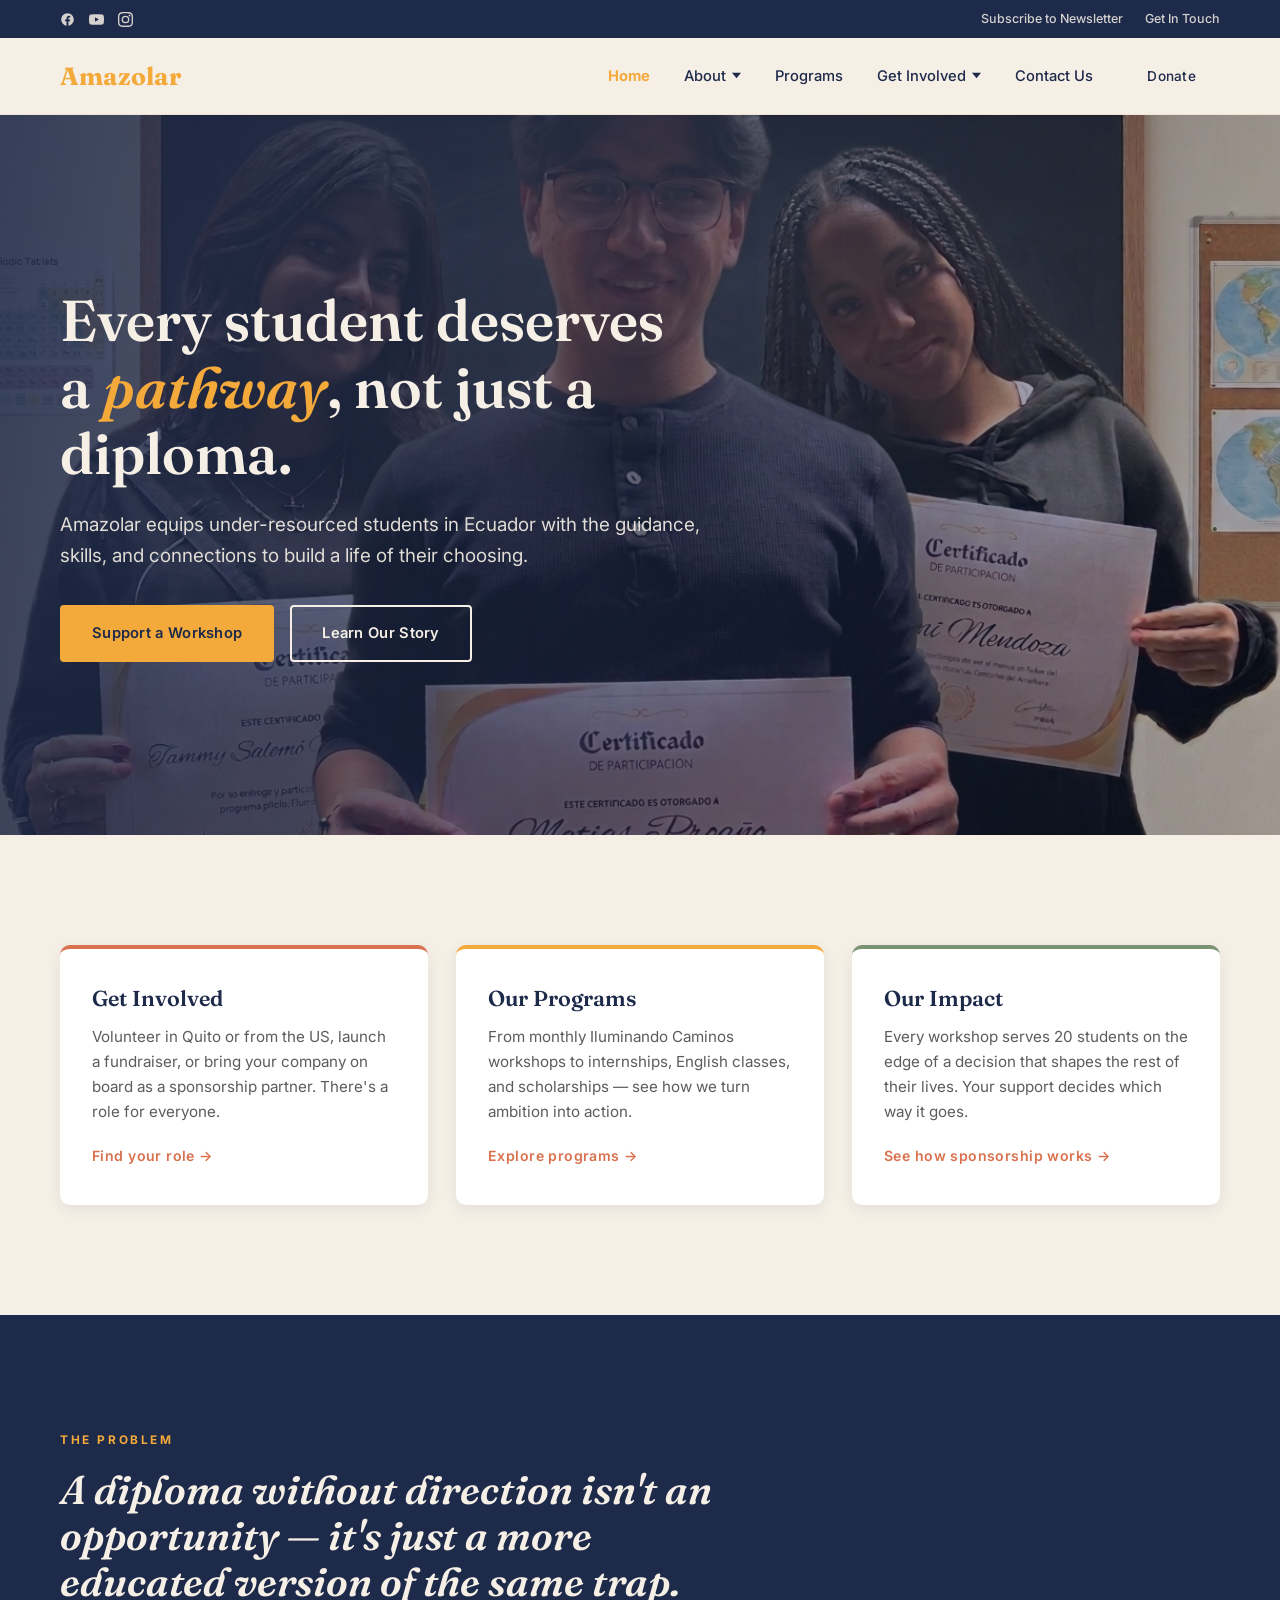
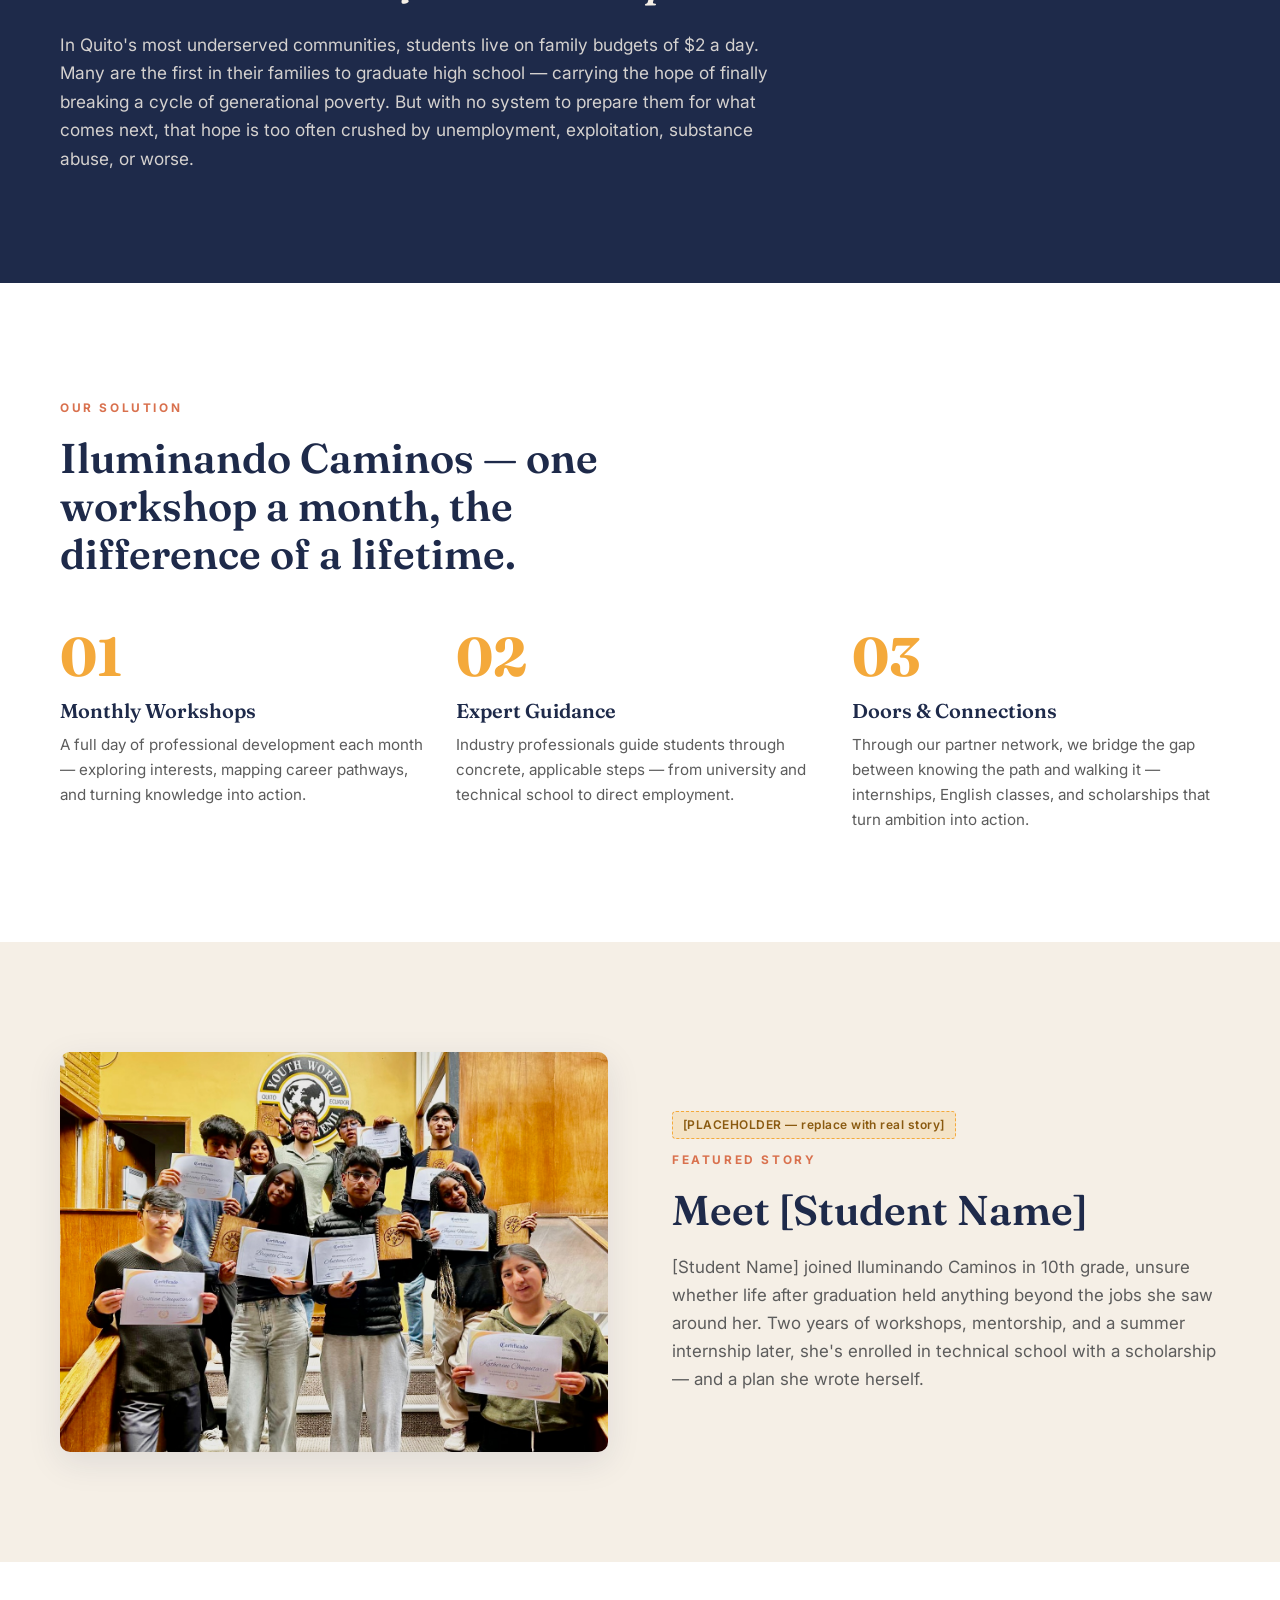
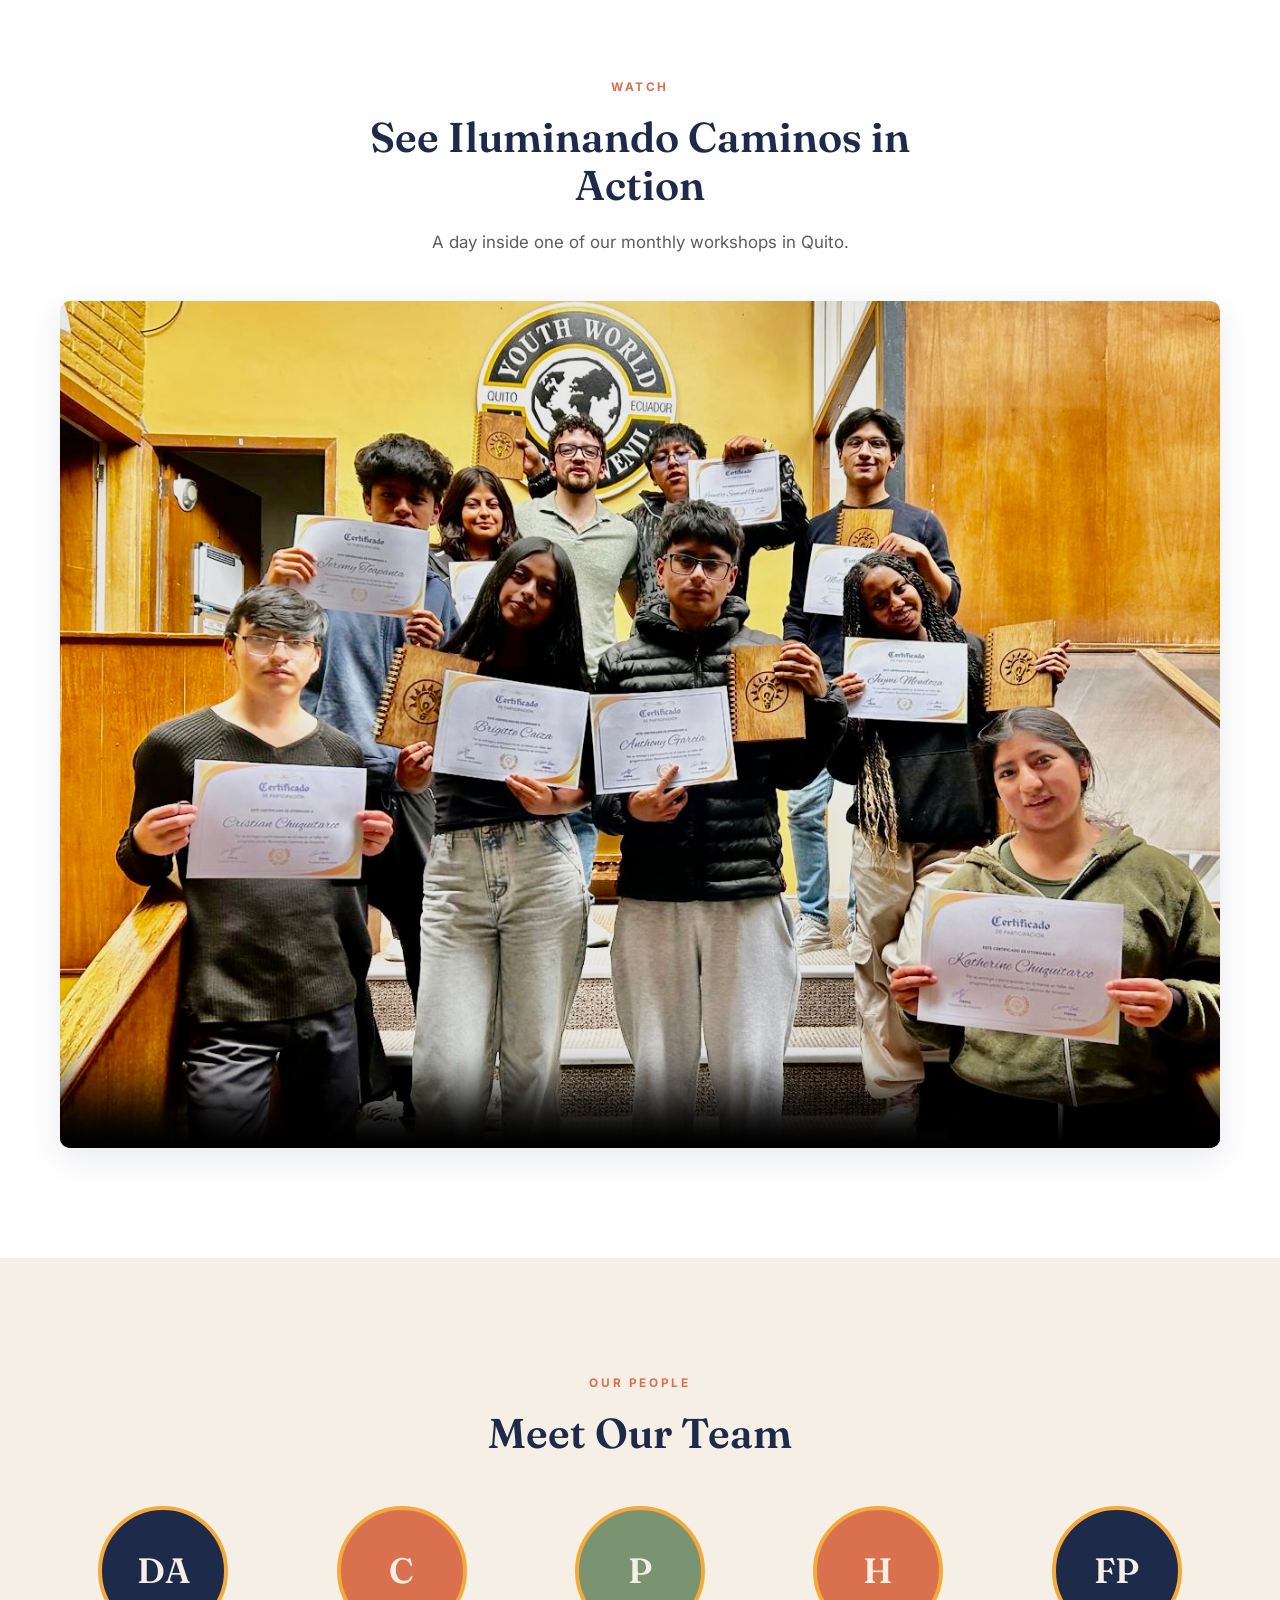
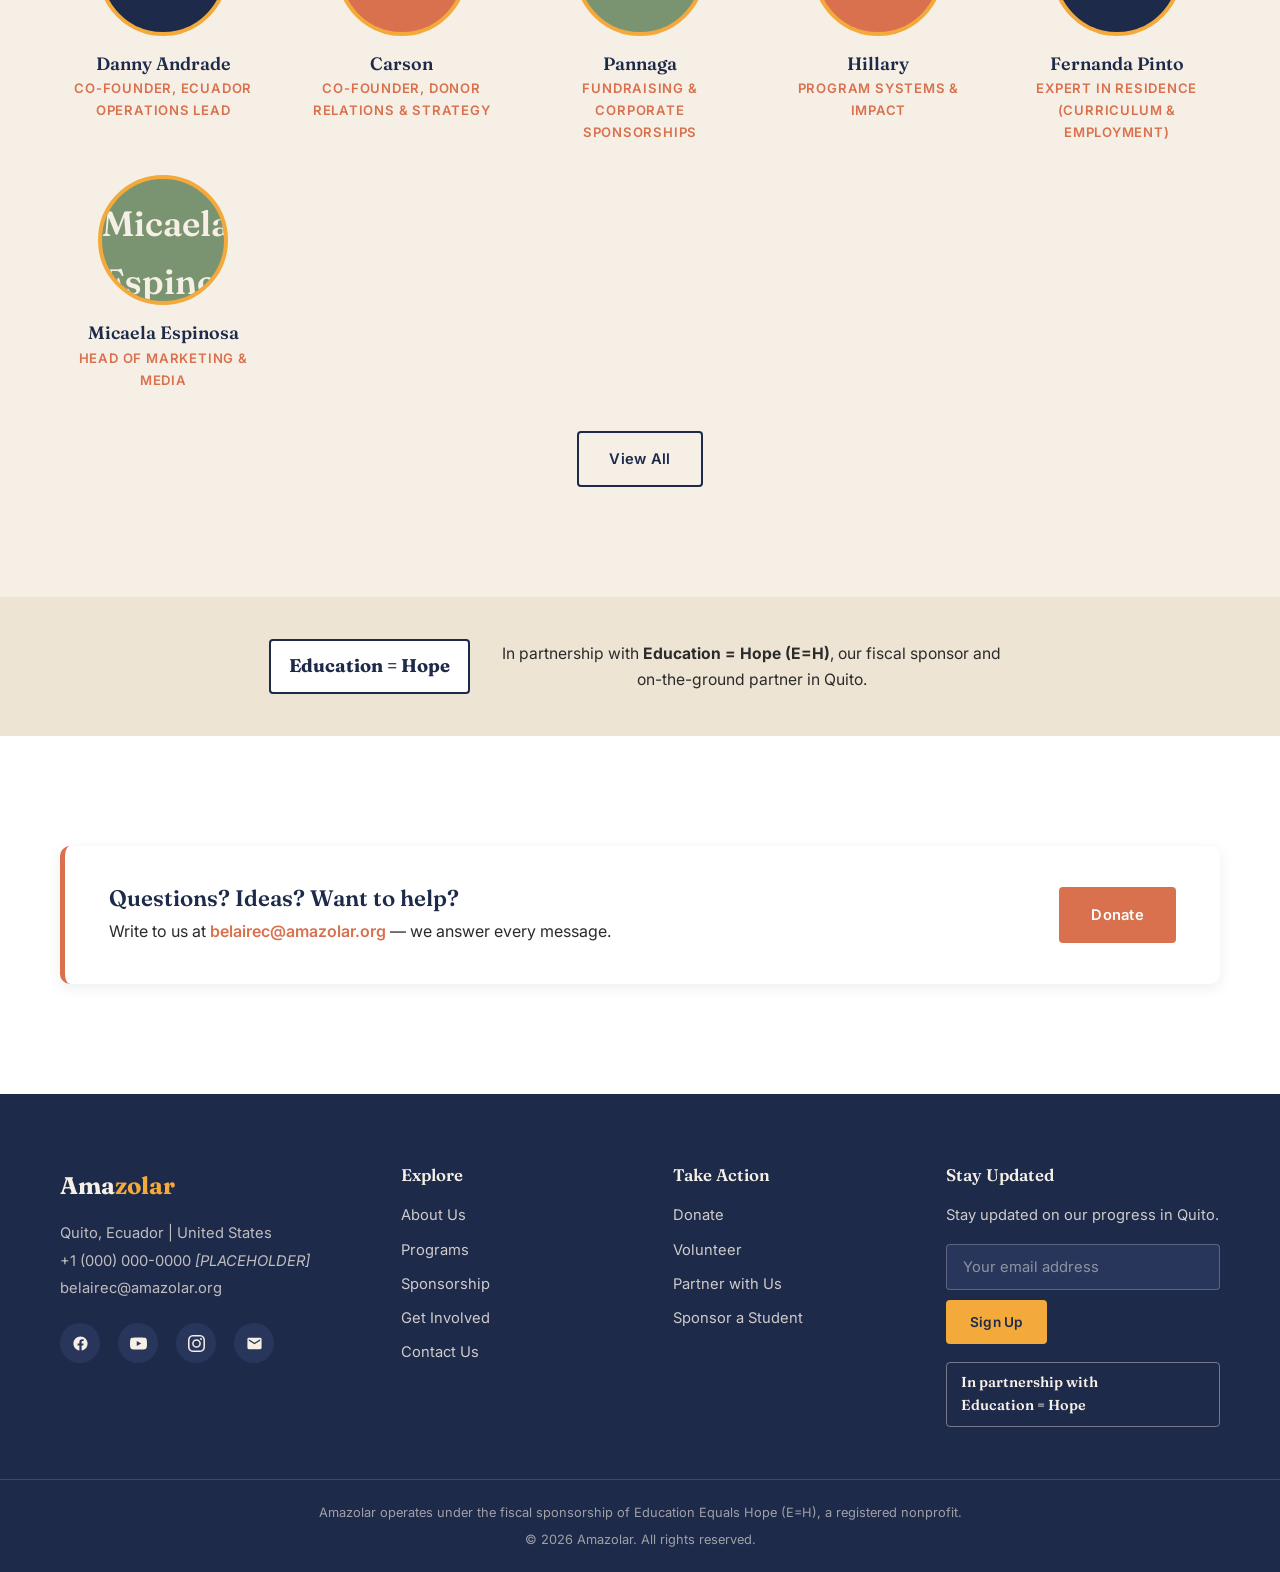
==== commit 1678f08b: "Add Micaela photo to home team" ====
--- a/index.html
+++ b/index.html
@@ -129,33 +129,7 @@
     <div class="container center">
       <span class="eyebrow">Our People</span>
       <h2 class="section-heading section-heading--center">Meet Our Team</h2>
-      <div class="team-grid">
-        <article class="team-card">
-          <div class="team-avatar" aria-hidden="true">DA</div>
-          <h3>Danny Andrade</h3>
-          <p class="team-role">Co-Founder, Ecuador Operations Lead</p>
-        </article>
-        <article class="team-card">
-          <div class="team-avatar" aria-hidden="true">C</div>
-          <h3>Carson</h3>
-          <p class="team-role">Co-Founder, Donor Relations &amp; Strategy</p>
-        </article>
-        <article class="team-card">
-          <div class="team-avatar" aria-hidden="true">P</div>
-          <h3>Pannaga</h3>
-          <p class="team-role">Fundraising &amp; Corporate Sponsorships</p>
-        </article>
-        <article class="team-card">
-          <div class="team-avatar" aria-hidden="true">H</div>
-          <h3>Hillary</h3>
-          <p class="team-role">Program Systems &amp; Impact</p>
-        </article>
-        <article class="team-card">
-          <div class="team-avatar" aria-hidden="true">FP</div>
-          <h3>Fernanda Pinto</h3>
-          <p class="team-role">Expert in Residence (Curriculum &amp; Employment)</p>
-        </article>
-      </div>
+      <div class="team-grid" data-team-grid></div>
       <p style="margin-top:40px;"><a class="btn btn--outline" href="about.html#team">View All</a></p>
     </div>
   </section>
--- a/styles.css
+++ b/styles.css
@@ -162,10 +162,10 @@
   font-family: var(--font-head);
   font-weight: 700;
   font-size: 1.55rem;
-  color: var(--indigo);
+  color: var(--gold);
   letter-spacing: 0.01em;
 }
-.logo span { color: var(--terracotta); }
+.logo span { color: var(--gold); }
 
 .main-nav ul { display: flex; align-items: center; gap: 6px; }
 .main-nav > ul > li { position: relative; }
@@ -186,6 +186,12 @@
 .main-nav > ul > li > .nav-toggle-sub:hover,
 .main-nav > ul > li.active > a { color: var(--terracotta); }
 .main-nav > ul > li.active > a { font-weight: 700; }
+.main-nav > ul > li[data-nav="home"] > a,
+.main-nav > ul > li[data-nav="home"] > a:hover,
+.main-nav > ul > li[data-nav="home"].active > a { color: var(--gold); }
+.main-nav a.home-link,
+.main-nav a.home-link:hover,
+.main-nav a.home-link:focus-visible { color: var(--gold); }
 
 .caret { width: 9px; height: 9px; fill: currentColor; transition: transform var(--transition); }
 
@@ -422,6 +428,12 @@
 }
 .team-card:nth-child(2n) .team-avatar { background: var(--terracotta); }
 .team-card:nth-child(3n) .team-avatar { background: var(--sage); }
+.team-avatar img {
+  width: 100%;
+  height: 100%;
+  object-fit: cover;
+  border-radius: 50%;
+}
 .team-card h3 { font-size: 1.12rem; margin-bottom: 4px; }
 .team-role {
   font-size: 0.82rem;
